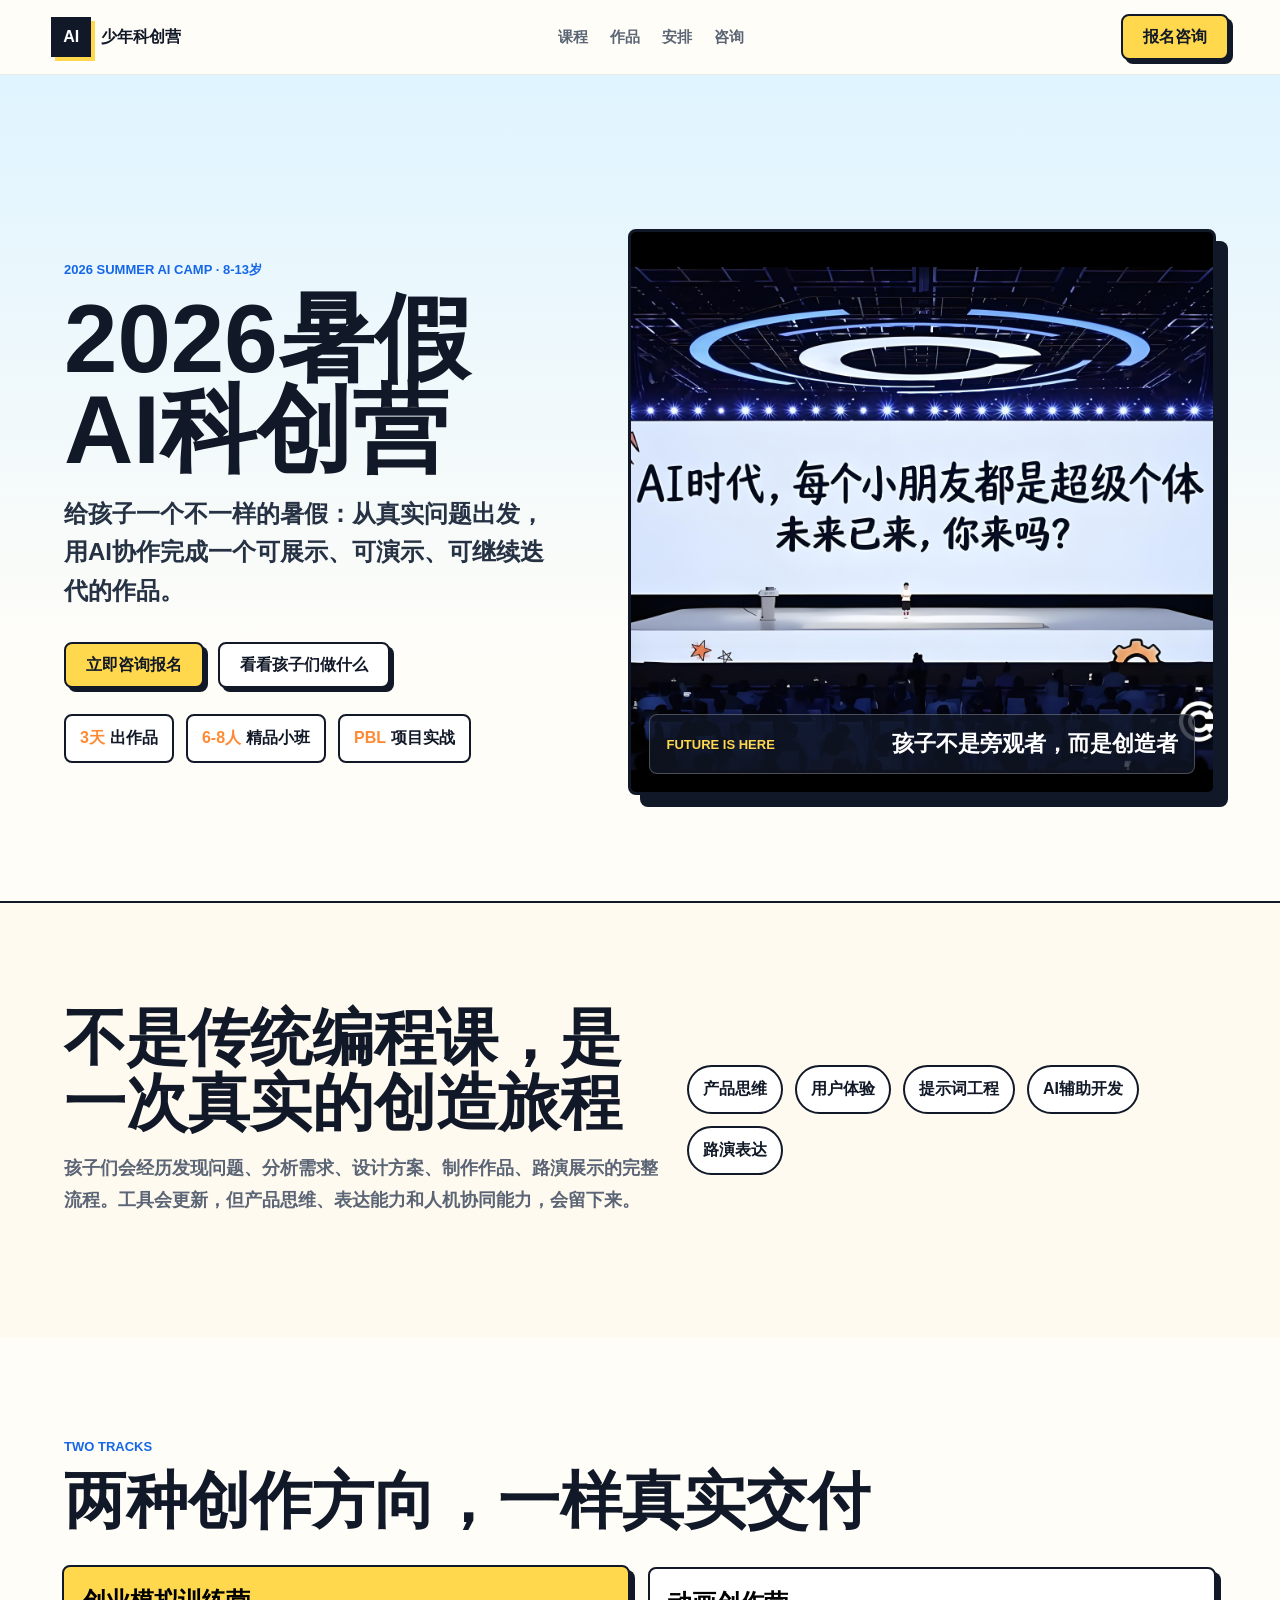
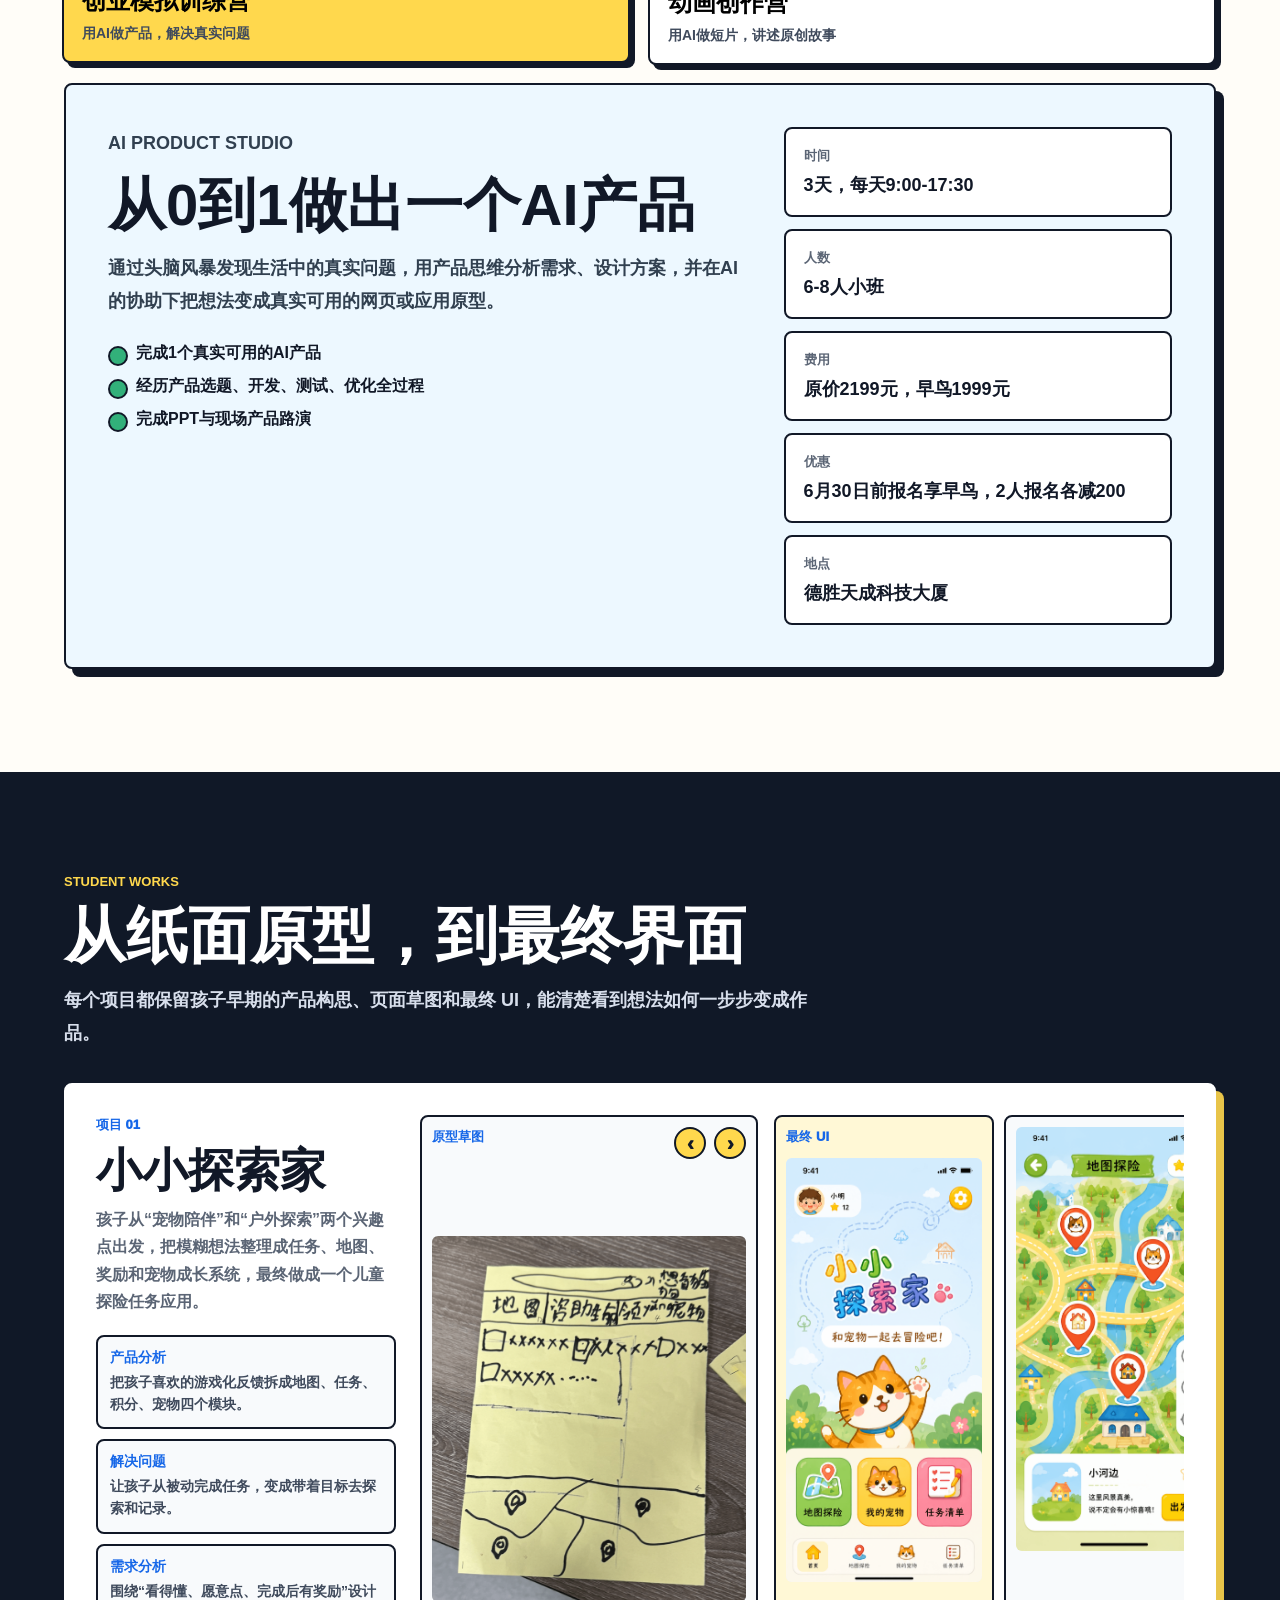
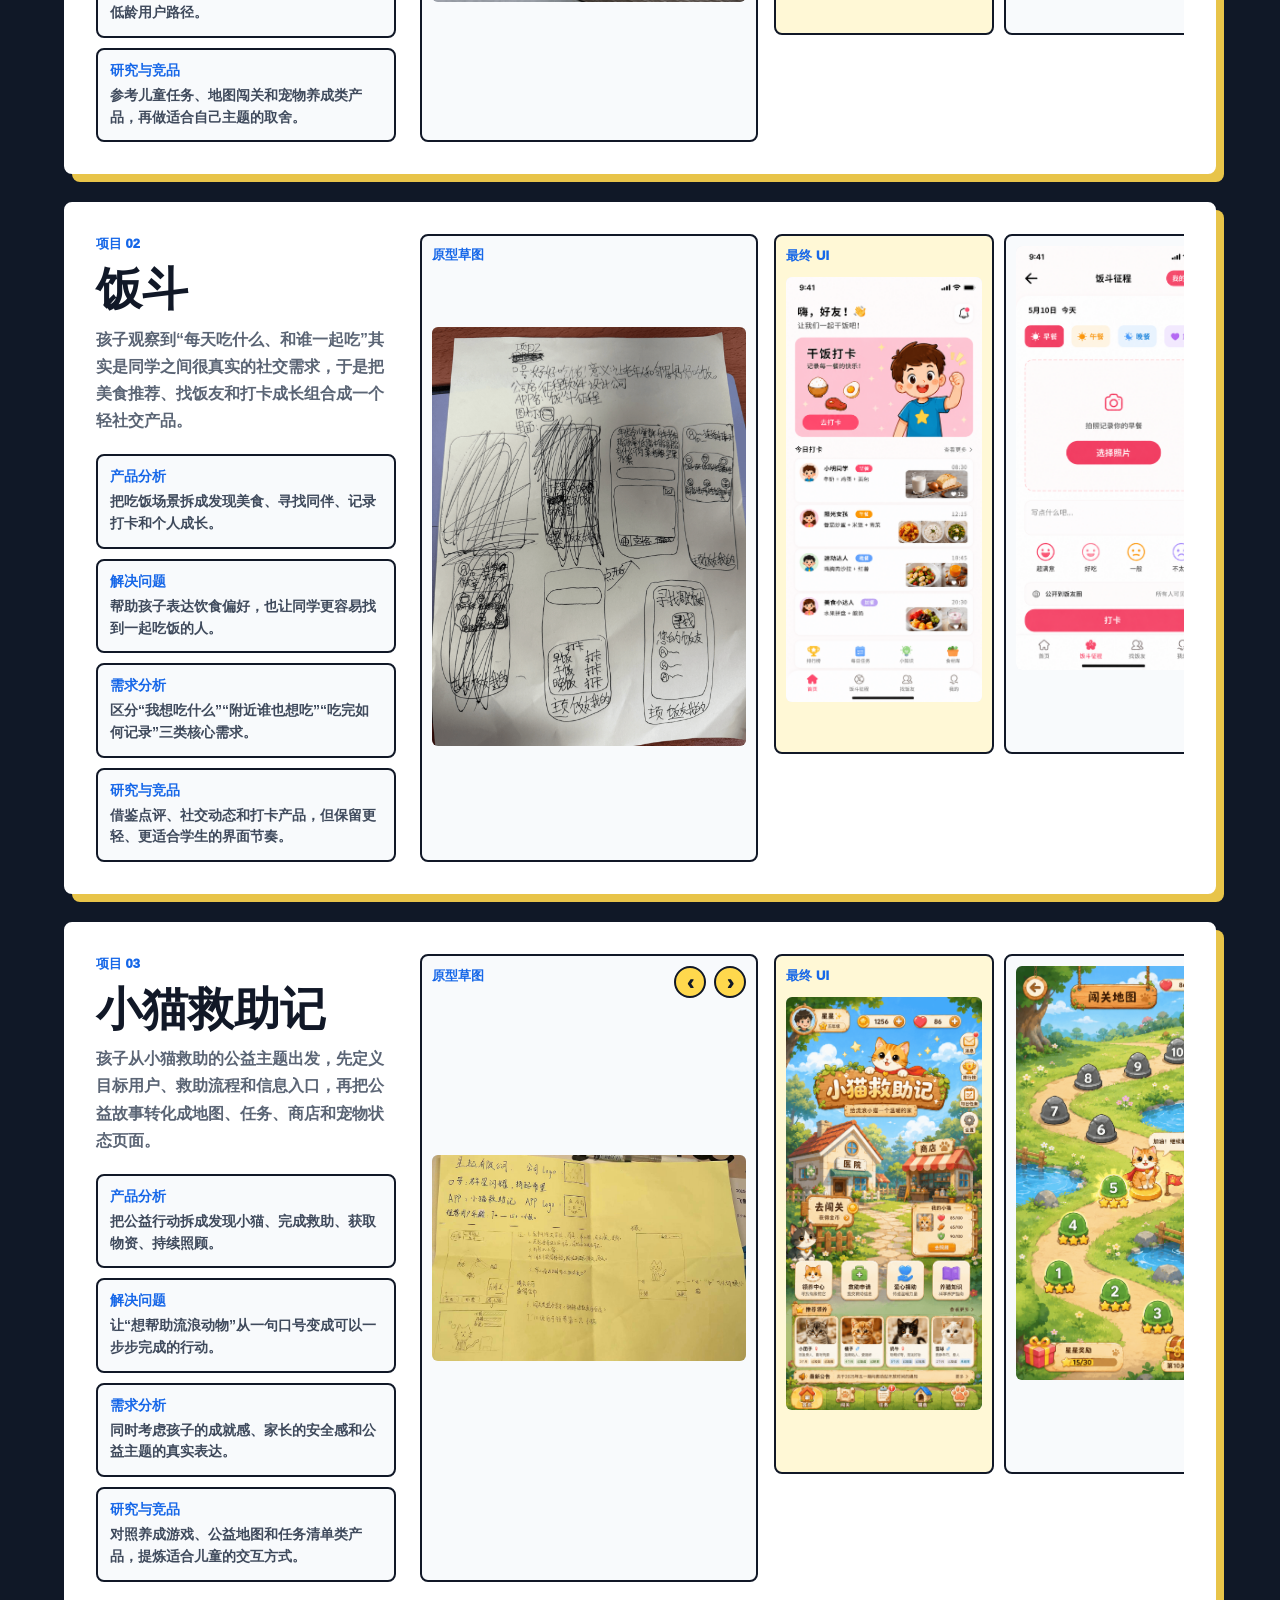
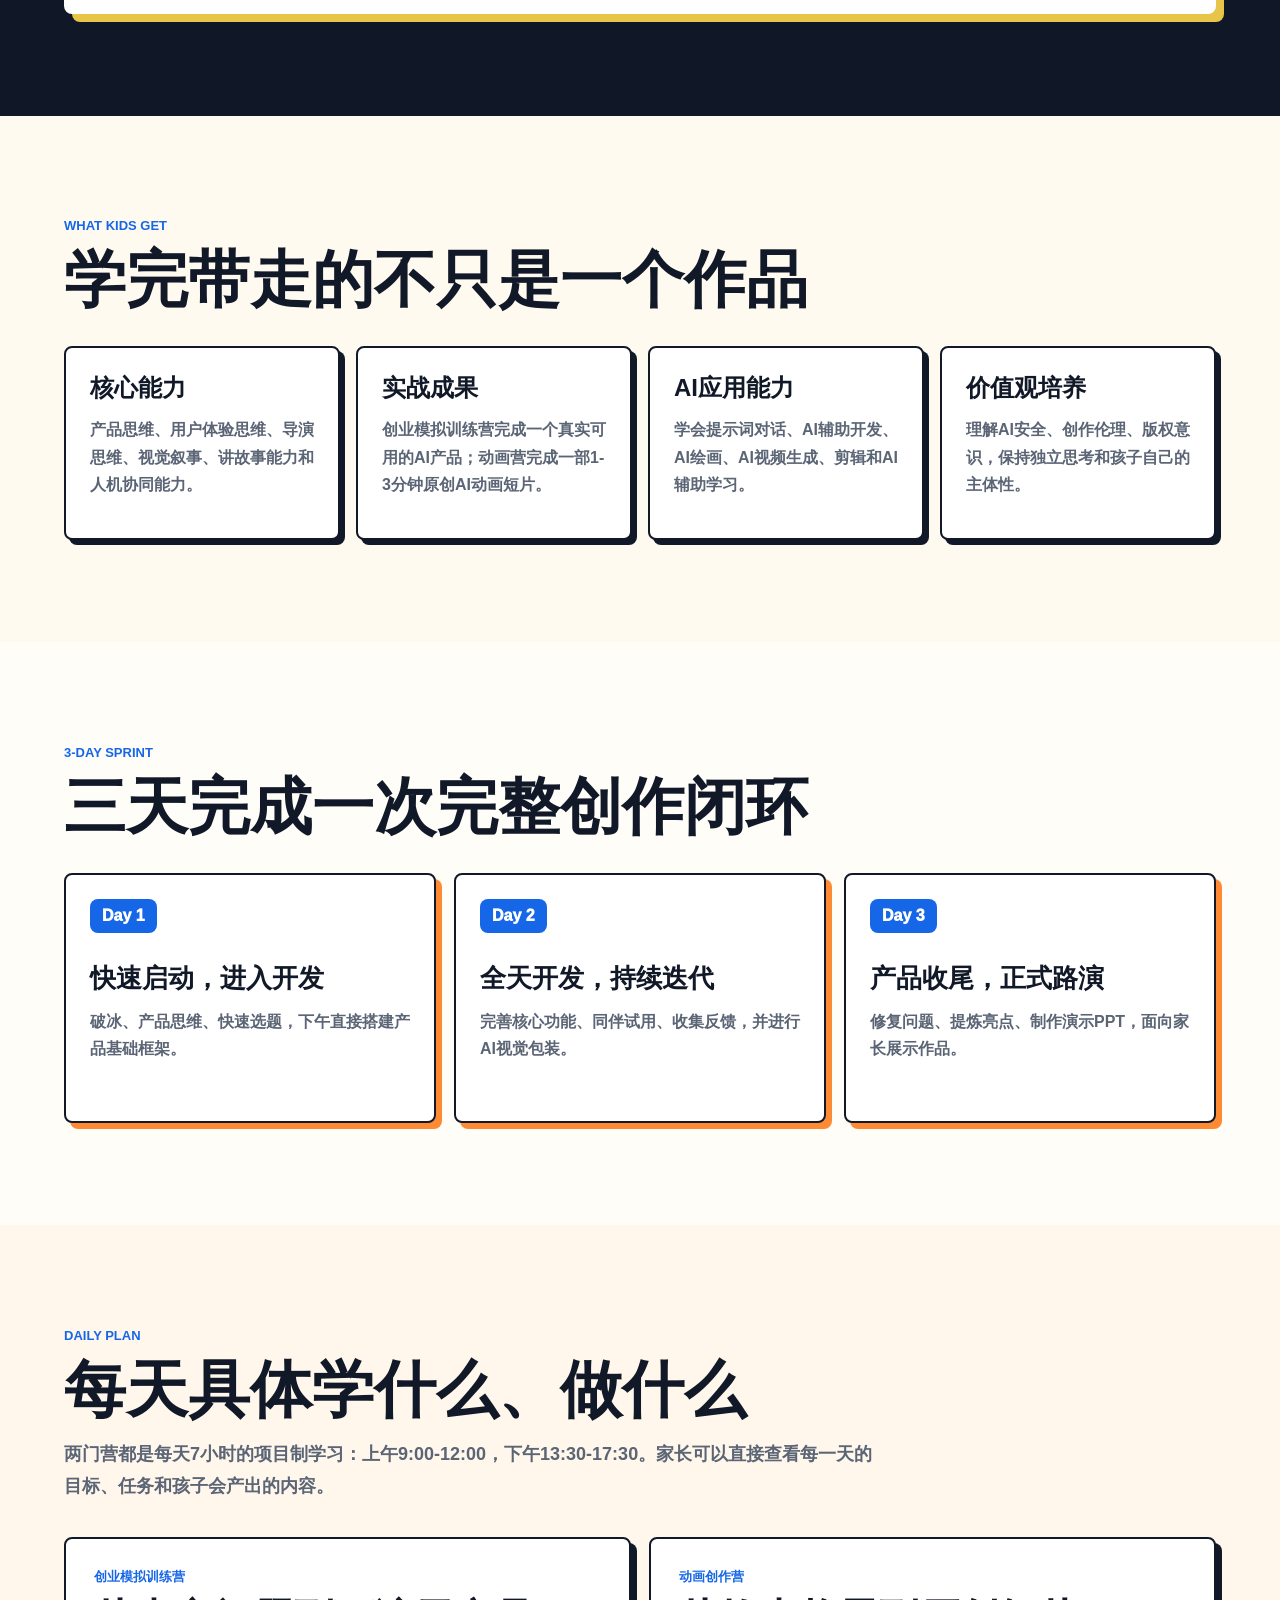
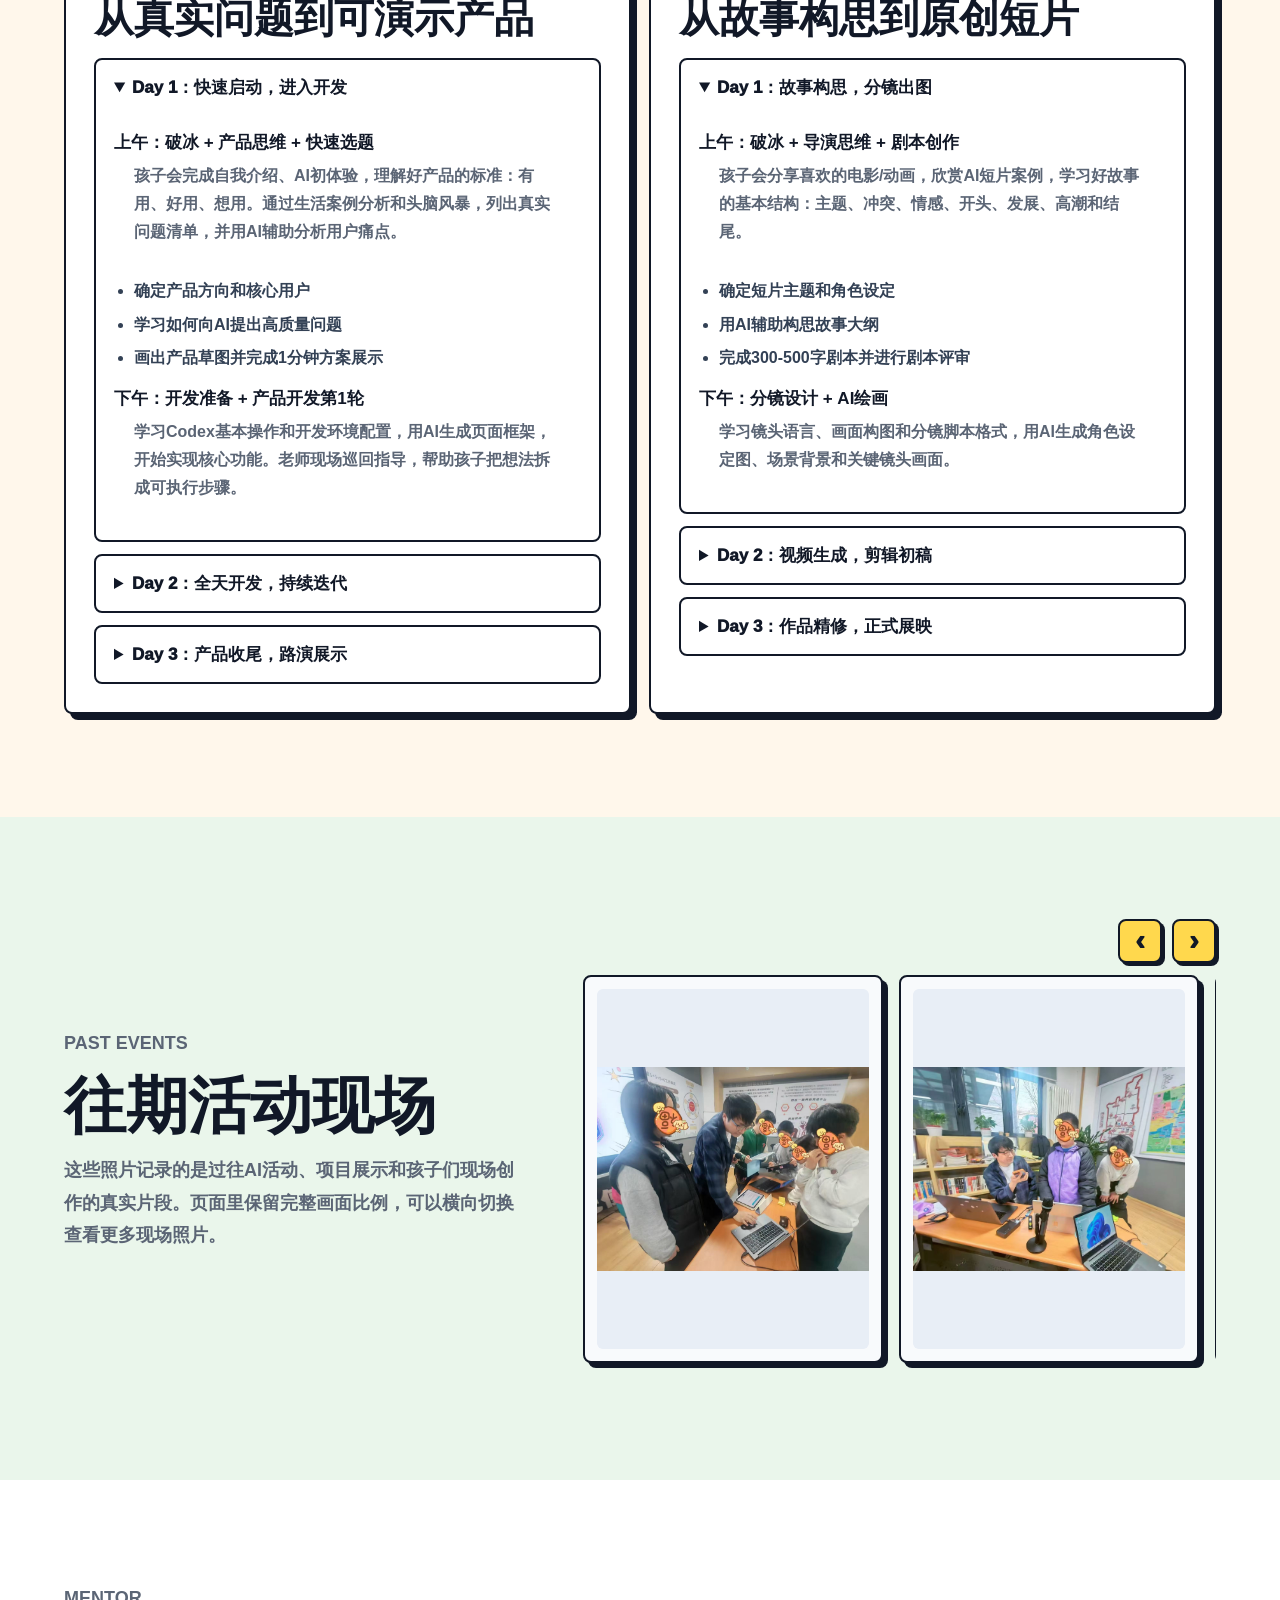
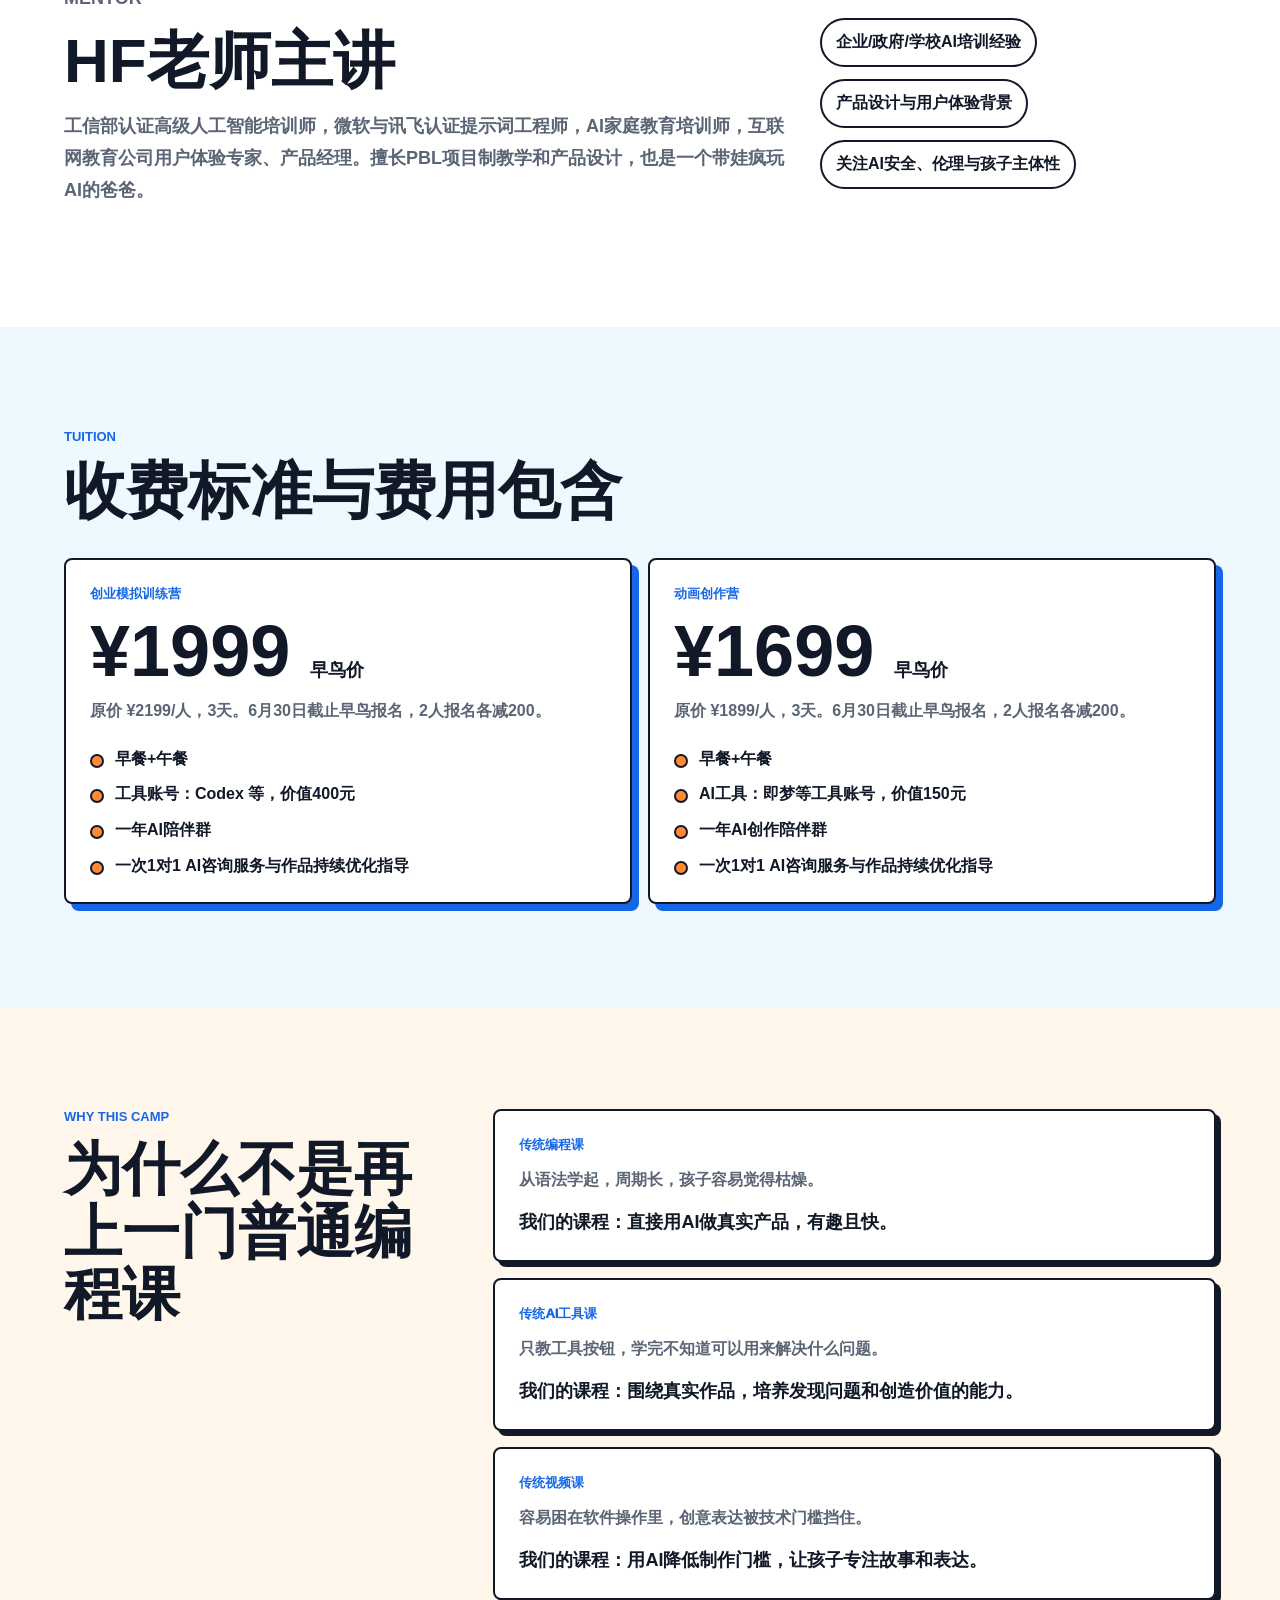
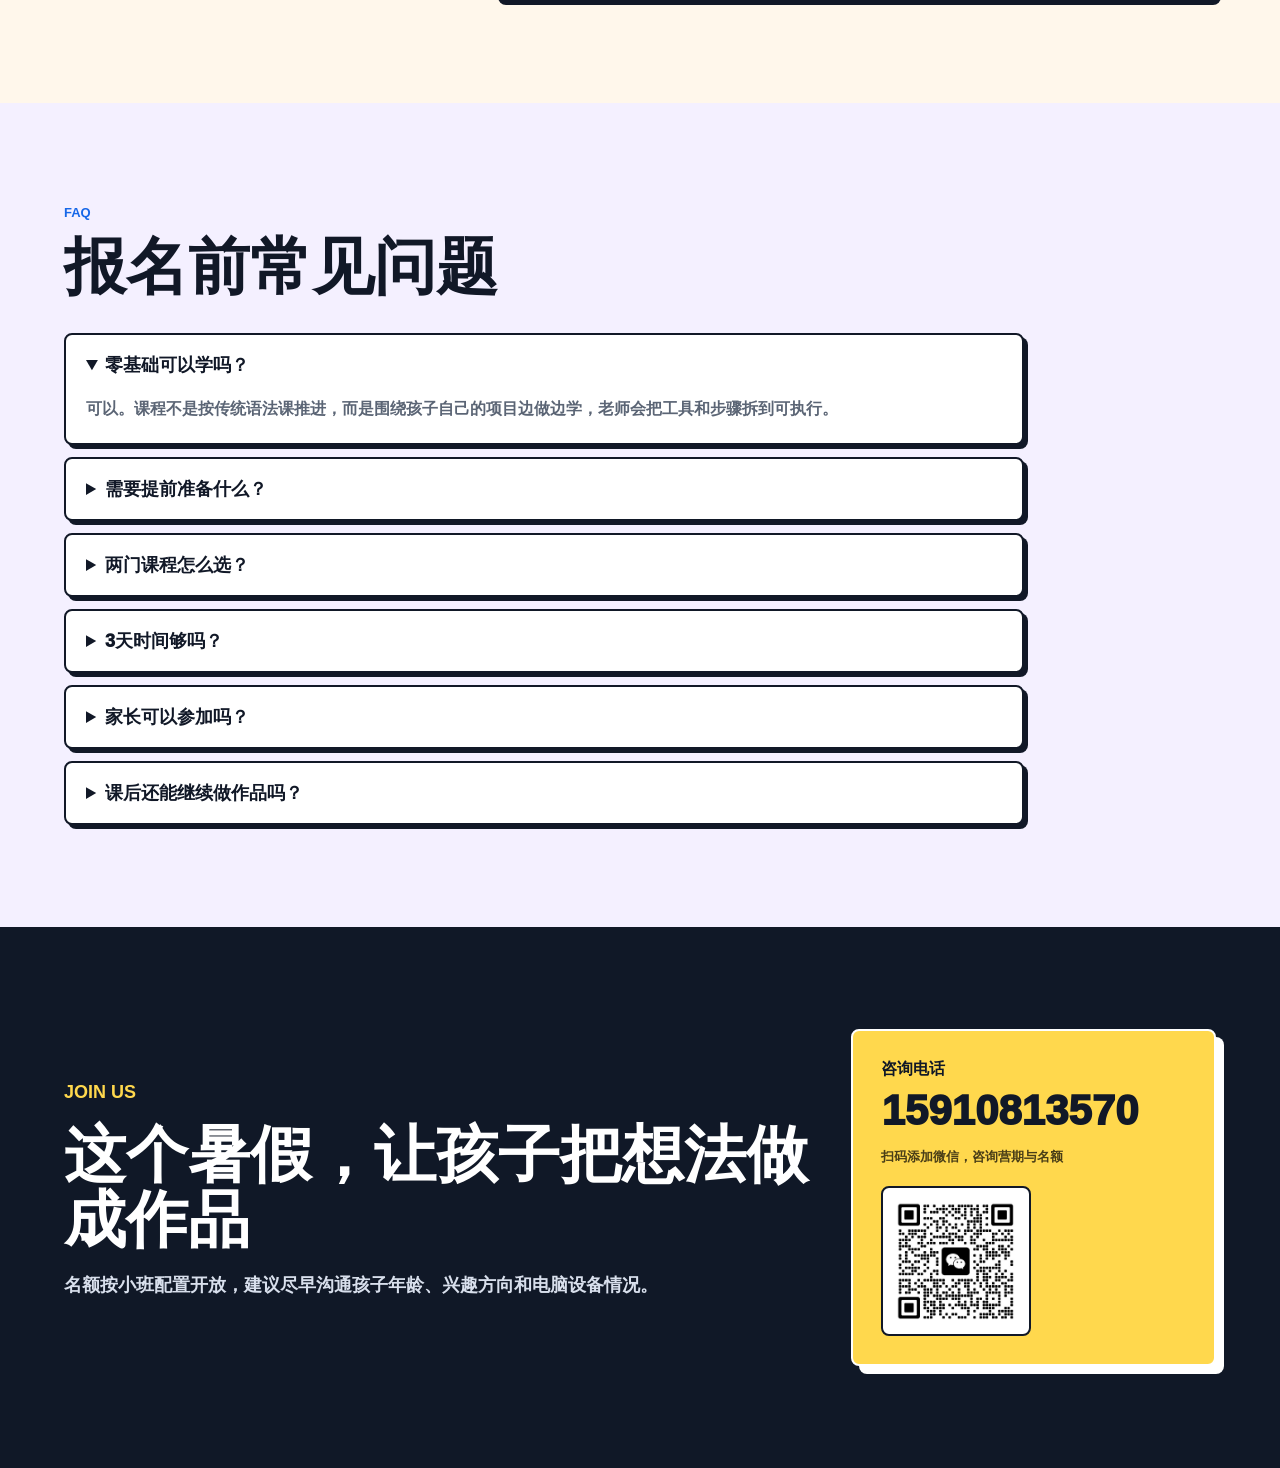
==== index.html @ 273b5487 "Add files via upload" ====
<!doctype html>
<html lang="zh-CN">
  <head>
    <meta charset="utf-8">
    <meta name="viewport" content="width=device-width, initial-scale=1">
    <title>2026暑假AI科创营</title>
    <meta name="description" content="面向8-13岁孩子的3天PBL项目制AI科创营，小班教学，用AI完成真实产品或原创动画短片。">
    <link rel="stylesheet" href="styles.css">
  </head>
  <body>
    <header class="site-header">
      <a class="brand" href="#top" aria-label="返回首页">
        <span class="brand-mark">AI</span>
        <span>少年科创营</span>
      </a>
      <nav class="top-nav" aria-label="页面导航">
        <a href="#tracks">课程</a>
        <a href="#works">作品</a>
        <a href="#schedule">安排</a>
        <a href="#contact">咨询</a>
      </nav>
      <a class="nav-cta" href="#contact">报名咨询</a>
    </header>

    <main id="top">
      <section class="hero">
        <div class="hero-copy">
          <p class="eyebrow">2026 Summer AI Camp · 8-13岁</p>
          <h1>2026暑假AI科创营</h1>
          <p class="hero-lead">给孩子一个不一样的暑假：从真实问题出发，用AI协作完成一个可展示、可演示、可继续迭代的作品。</p>
          <div class="hero-actions">
            <a class="primary-btn" href="#contact">立即咨询报名</a>
            <a class="secondary-btn" href="#works">看看孩子们做什么</a>
          </div>
          <div class="hero-metrics" aria-label="核心信息">
            <span><strong>3天</strong>出作品</span>
            <span><strong>6-8人</strong>精品小班</span>
            <span><strong>PBL</strong>项目实战</span>
          </div>
        </div>
        <div class="hero-stage" aria-label="活动主视觉">
          <img src="assets/common/banner.jpeg" alt="AI时代，每个小朋友都是超级个体">
          <div class="stage-caption">
            <span>Future is here</span>
            <strong>孩子不是旁观者，而是创造者</strong>
          </div>
        </div>
      </section>

      <section class="intro-band" aria-label="课程定位">
        <div class="intro-copy">
          <h2>不是传统编程课，是一次真实的创造旅程</h2>
          <p>孩子们会经历发现问题、分析需求、设计方案、制作作品、路演展示的完整流程。工具会更新，但产品思维、表达能力和人机协同能力，会留下来。</p>
        </div>
        <div class="pill-row">
          <span>产品思维</span>
          <span>用户体验</span>
          <span>提示词工程</span>
          <span>AI辅助开发</span>
          <span>路演表达</span>
        </div>
      </section>

      <section id="tracks" class="tracks-section">
        <div class="section-heading">
          <p class="eyebrow">Two Tracks</p>
          <h2>两种创作方向，一样真实交付</h2>
        </div>
        <div class="track-tabs" role="tablist" aria-label="课程营种">
          <button class="track-tab is-active" id="tab-product" type="button" role="tab" aria-selected="true" aria-controls="panel-product" data-track="product">
            <span>创业模拟训练营</span>
            <small>用AI做产品，解决真实问题</small>
          </button>
          <button class="track-tab" id="tab-animation" type="button" role="tab" aria-selected="false" aria-controls="panel-animation" data-track="animation">
            <span>动画创作营</span>
            <small>用AI做短片，讲述原创故事</small>
          </button>
        </div>

        <article class="track-panel is-active" id="panel-product" role="tabpanel" aria-labelledby="tab-product" data-panel="product">
          <div class="track-text">
            <p class="eyebrow">AI Product Studio</p>
            <h3>从0到1做出一个AI产品</h3>
            <p>通过头脑风暴发现生活中的真实问题，用产品思维分析需求、设计方案，并在AI的协助下把想法变成真实可用的网页或应用原型。</p>
            <ul class="check-list">
              <li>完成1个真实可用的AI产品</li>
              <li>经历产品选题、开发、测试、优化全过程</li>
              <li>完成PPT与现场产品路演</li>
            </ul>
          </div>
          <div class="track-info">
            <div><span>时间</span><strong>3天，每天9:00-17:30</strong></div>
            <div><span>人数</span><strong>6-8人小班</strong></div>
            <div><span>费用</span><strong>原价2199元，早鸟1999元</strong></div>
            <div><span>优惠</span><strong>6月30日前报名享早鸟，2人报名各减200</strong></div>
            <div><span>地点</span><strong>德胜天成科技大厦</strong></div>
          </div>
        </article>

        <article class="track-panel" id="panel-animation" role="tabpanel" aria-labelledby="tab-animation" data-panel="animation" hidden>
          <div class="track-text">
            <p class="eyebrow">AI Film Studio</p>
            <h3>从剧本到成片，做一部原创动画短片</h3>
            <p>孩子们将运用AI绘画、AI视频、剪辑特效等技术，聚焦自然保护、城市文化、人文故事等主题，体验完整动画制作流程。</p>
            <ul class="check-list">
              <li>完成原创剧本和分镜脚本</li>
              <li>输出1-3分钟AI动画短片</li>
              <li>参与作品展映和创作分享</li>
            </ul>
          </div>
          <div class="track-info">
            <div><span>时间</span><strong>3天，每天9:00-17:30</strong></div>
            <div><span>人数</span><strong>6-8人小班</strong></div>
            <div><span>费用</span><strong>原价1899元，早鸟1699元</strong></div>
            <div><span>优惠</span><strong>6月30日前报名享早鸟，2人报名各减200</strong></div>
            <div><span>地点</span><strong>德胜天成科技大厦</strong></div>
          </div>
        </article>
      </section>

      <section id="works" class="works-section">
        <div class="section-heading">
          <p class="eyebrow">Student Works</p>
          <h2>从纸面原型，到最终界面</h2>
          <p>每个项目都保留孩子早期的产品构思、页面草图和最终 UI，能清楚看到想法如何一步步变成作品。</p>
        </div>
        <div class="project-comparisons">
          <article class="project-card">
            <div class="project-title">
              <span>项目 01</span>
              <h3>小小探索家</h3>
              <p>孩子从“宠物陪伴”和“户外探索”两个兴趣点出发，把模糊想法整理成任务、地图、奖励和宠物成长系统，最终做成一个儿童探险任务应用。</p>
              <div class="project-notes">
                <div><strong>产品分析</strong><em>把孩子喜欢的游戏化反馈拆成地图、任务、积分、宠物四个模块。</em></div>
                <div><strong>解决问题</strong><em>让孩子从被动完成任务，变成带着目标去探索和记录。</em></div>
                <div><strong>需求分析</strong><em>围绕“看得懂、愿意点、完成后有奖励”设计低龄用户路径。</em></div>
                <div><strong>研究与竞品</strong><em>参考儿童任务、地图闯关和宠物养成类产品，再做适合自己主题的取舍。</em></div>
              </div>
            </div>
            <div class="comparison-grid">
              <div class="prototype-shot">
                <div class="shot-head">
                  <span>原型草图</span>
                  <div class="mini-actions">
                    <button type="button" data-scroll-prev aria-label="查看上一张原型">‹</button>
                    <button type="button" data-scroll-next aria-label="查看下一张原型">›</button>
                  </div>
                </div>
                <div class="prototype-track">
                  <figure><img src="assets/prototypes/p1-1.png" alt="小小探索家手绘原型草图一"></figure>
                  <figure><img src="assets/prototypes/p1-2.png" alt="小小探索家手绘原型草图二"></figure>
                  <figure><img src="assets/prototypes/p1-3.png" alt="小小探索家手绘原型草图三"></figure>
                  <figure><img src="assets/prototypes/p1-4.png" alt="小小探索家手绘原型草图四"></figure>
                </div>
              </div>
              <div class="ui-shots">
                <figure>
                  <span>最终 UI</span>
                  <img src="assets/project1/home.png" alt="小小探索家最终首页">
                </figure>
                <figure>
                  <img src="assets/project1/map.png" alt="小小探索家地图页面">
                </figure>
                <figure>
                  <img src="assets/project1/pet.png" alt="小小探索家我的宠物页面">
                </figure>
                <figure>
                  <img src="assets/project1/tasks.png" alt="小小探索家任务清单页面">
                </figure>
              </div>
            </div>
          </article>

          <article class="project-card">
            <div class="project-title">
              <span>项目 02</span>
              <h3>饭斗</h3>
              <p>孩子观察到“每天吃什么、和谁一起吃”其实是同学之间很真实的社交需求，于是把美食推荐、找饭友和打卡成长组合成一个轻社交产品。</p>
              <div class="project-notes">
                <div><strong>产品分析</strong><em>把吃饭场景拆成发现美食、寻找同伴、记录打卡和个人成长。</em></div>
                <div><strong>解决问题</strong><em>帮助孩子表达饮食偏好，也让同学更容易找到一起吃饭的人。</em></div>
                <div><strong>需求分析</strong><em>区分“我想吃什么”“附近谁也想吃”“吃完如何记录”三类核心需求。</em></div>
                <div><strong>研究与竞品</strong><em>借鉴点评、社交动态和打卡产品，但保留更轻、更适合学生的界面节奏。</em></div>
              </div>
            </div>
            <div class="comparison-grid">
              <div class="prototype-shot">
                <div class="shot-head">
                  <span>原型草图</span>
                </div>
                <div class="prototype-track">
                  <figure><img src="assets/prototypes/p2-1.png" alt="饭斗项目纸面原型"></figure>
                </div>
              </div>
              <div class="ui-shots">
                <figure>
                  <span>最终 UI</span>
                  <img src="assets/project2/home.png" alt="饭斗最终首页">
                </figure>
                <figure>
                  <img src="assets/project2/journey.png" alt="饭斗征程页面">
                </figure>
                <figure>
                  <img src="assets/project2/friends.png" alt="饭斗找饭友页面">
                </figure>
                <figure>
                  <img src="assets/project2/food.png" alt="饭斗发现美食页面">
                </figure>
                <figure>
                  <img src="assets/project2/profile.png" alt="饭斗我的页面">
                </figure>
              </div>
            </div>
          </article>

          <article class="project-card">
            <div class="project-title">
              <span>项目 03</span>
              <h3>小猫救助记</h3>
              <p>孩子从小猫救助的公益主题出发，先定义目标用户、救助流程和信息入口，再把公益故事转化成地图、任务、商店和宠物状态页面。</p>
              <div class="project-notes">
                <div><strong>产品分析</strong><em>把公益行动拆成发现小猫、完成救助、获取物资、持续照顾。</em></div>
                <div><strong>解决问题</strong><em>让“想帮助流浪动物”从一句口号变成可以一步步完成的行动。</em></div>
                <div><strong>需求分析</strong><em>同时考虑孩子的成就感、家长的安全感和公益主题的真实表达。</em></div>
                <div><strong>研究与竞品</strong><em>对照养成游戏、公益地图和任务清单类产品，提炼适合儿童的交互方式。</em></div>
              </div>
            </div>
            <div class="comparison-grid">
              <div class="prototype-shot">
                <div class="shot-head">
                  <span>原型草图</span>
                  <div class="mini-actions">
                    <button type="button" data-scroll-prev aria-label="查看上一张原型">‹</button>
                    <button type="button" data-scroll-next aria-label="查看下一张原型">›</button>
                  </div>
                </div>
                <div class="prototype-track">
                  <figure><img src="assets/prototypes/p3-1.jpg" alt="小猫救助记项目完整原型草图"></figure>
                  <figure><img src="assets/prototypes/p3-2.png" alt="小猫救助记地图原型草图"></figure>
                  <figure><img src="assets/prototypes/p3-3.png" alt="小猫救助记宠物状态原型草图"></figure>
                  <figure><img src="assets/prototypes/p3-4.png" alt="小猫救助记宠物形象原型草图"></figure>
                </div>
              </div>
              <div class="ui-shots">
                <figure>
                  <span>最终 UI</span>
                  <img src="assets/project3/home.png" alt="小猫救助记最终首页">
                </figure>
                <figure>
                  <img src="assets/project3/map.png" alt="小猫救助记地图页面">
                </figure>
                <figure>
                  <img src="assets/project3/profile.png" alt="小猫救助记个人页面">
                </figure>
              </div>
            </div>
          </article>
        </div>
      </section>

      <section class="outcomes-section">
        <div class="section-heading">
          <p class="eyebrow">What Kids Get</p>
          <h2>学完带走的不只是一个作品</h2>
        </div>
        <div class="outcome-grid">
          <article>
            <h3>核心能力</h3>
            <p>产品思维、用户体验思维、导演思维、视觉叙事、讲故事能力和人机协同能力。</p>
          </article>
          <article>
            <h3>实战成果</h3>
            <p>创业模拟训练营完成一个真实可用的AI产品；动画营完成一部1-3分钟原创AI动画短片。</p>
          </article>
          <article>
            <h3>AI应用能力</h3>
            <p>学会提示词对话、AI辅助开发、AI绘画、AI视频生成、剪辑和AI辅助学习。</p>
          </article>
          <article>
            <h3>价值观培养</h3>
            <p>理解AI安全、创作伦理、版权意识，保持独立思考和孩子自己的主体性。</p>
          </article>
        </div>
      </section>

      <section id="schedule" class="schedule-section">
        <div class="section-heading">
          <p class="eyebrow">3-Day Sprint</p>
          <h2>三天完成一次完整创作闭环</h2>
        </div>
        <div class="timeline" data-track-content="product">
          <article>
            <span>Day 1</span>
            <h3>快速启动，进入开发</h3>
            <p>破冰、产品思维、快速选题，下午直接搭建产品基础框架。</p>
          </article>
          <article>
            <span>Day 2</span>
            <h3>全天开发，持续迭代</h3>
            <p>完善核心功能、同伴试用、收集反馈，并进行AI视觉包装。</p>
          </article>
          <article>
            <span>Day 3</span>
            <h3>产品收尾，正式路演</h3>
            <p>修复问题、提炼亮点、制作演示PPT，面向家长展示作品。</p>
          </article>
        </div>
      </section>

      <section class="daily-section">
        <div class="section-heading">
          <p class="eyebrow">Daily Plan</p>
          <h2>每天具体学什么、做什么</h2>
          <p>两门营都是每天7小时的项目制学习：上午9:00-12:00，下午13:30-17:30。家长可以直接查看每一天的目标、任务和孩子会产出的内容。</p>
        </div>
        <div class="daily-grid">
          <article class="daily-card">
            <div class="daily-head">
              <span>创业模拟训练营</span>
              <h3>从真实问题到可演示产品</h3>
            </div>
            <details open>
              <summary>Day 1：快速启动，进入开发</summary>
              <div class="day-detail">
                <h4>上午：破冰 + 产品思维 + 快速选题</h4>
                <p>孩子会完成自我介绍、AI初体验，理解好产品的标准：有用、好用、想用。通过生活案例分析和头脑风暴，列出真实问题清单，并用AI辅助分析用户痛点。</p>
                <ul>
                  <li>确定产品方向和核心用户</li>
                  <li>学习如何向AI提出高质量问题</li>
                  <li>画出产品草图并完成1分钟方案展示</li>
                </ul>
                <h4>下午：开发准备 + 产品开发第1轮</h4>
                <p>学习Codex基本操作和开发环境配置，用AI生成页面框架，开始实现核心功能。老师现场巡回指导，帮助孩子把想法拆成可执行步骤。</p>
              </div>
            </details>
            <details>
              <summary>Day 2：全天开发，持续迭代</summary>
              <div class="day-detail">
                <h4>上午：产品开发第2轮</h4>
                <p>回顾前一天进度，明确当天开发目标。继续完善功能、扩展交互、修复问题，并学习如何用Claude/Codex解决技术卡点。</p>
                <h4>下午：产品打磨 + AI视觉设计</h4>
                <p>同学互相试用产品，收集反馈并快速迭代；随后用AI绘画生成Logo和视觉素材，优化界面细节，让产品更好看、更好用。</p>
              </div>
            </details>
            <details>
              <summary>Day 3：产品收尾，路演展示</summary>
              <div class="day-detail">
                <h4>上午：最后冲刺 + 路演准备</h4>
                <p>检查功能完整性，修复最后问题，提炼产品亮点，并用AI辅助制作演示PPT和演讲稿。</p>
                <h4>下午：彩排 + 家长观摩路演</h4>
                <p>每人进行5-8分钟展示：自我介绍、问题描述、解决方案、产品演示、产品价值和Q&A。最后进行同学互评、颁奖和AI安全伦理总结。</p>
              </div>
            </details>
          </article>

          <article class="daily-card">
            <div class="daily-head">
              <span>动画创作营</span>
              <h3>从故事构思到原创短片</h3>
            </div>
            <details open>
              <summary>Day 1：故事构思，分镜出图</summary>
              <div class="day-detail">
                <h4>上午：破冰 + 导演思维 + 剧本创作</h4>
                <p>孩子会分享喜欢的电影/动画，欣赏AI短片案例，学习好故事的基本结构：主题、冲突、情感、开头、发展、高潮和结尾。</p>
                <ul>
                  <li>确定短片主题和角色设定</li>
                  <li>用AI辅助构思故事大纲</li>
                  <li>完成300-500字剧本并进行剧本评审</li>
                </ul>
                <h4>下午：分镜设计 + AI绘画</h4>
                <p>学习镜头语言、画面构图和分镜脚本格式，用AI生成角色设定图、场景背景和关键镜头画面。</p>
              </div>
            </details>
            <details>
              <summary>Day 2：视频生成，剪辑初稿</summary>
              <div class="day-detail">
                <h4>上午：AI图生视频</h4>
                <p>学习可灵/Runway等AI视频工具，把关键画面转成动态视频片段，调整运镜、节奏、转场和特效。</p>
                <h4>下午：视频剪辑 + 配音配乐</h4>
                <p>学习剪映专业版基本操作，导入视频素材，按剧本顺序剪辑，添加转场、字幕、AI配音和背景音乐，完成短片初剪。</p>
              </div>
            </details>
            <details>
              <summary>Day 3：作品精修，正式展映</summary>
              <div class="day-detail">
                <h4>上午：画面、声音和字幕精修</h4>
                <p>完成画面调色、音效音乐优化、片头片尾、字幕和特效完善，并导出最终版本。</p>
                <h4>下午：作品展映会</h4>
                <p>每人进行8-10分钟展映分享：创作灵感、作品播放、制作过程、心得和Q&A。家长观摩，讲师点评，并进行最佳故事、最佳画面、最佳创意投票。</p>
              </div>
            </details>
          </article>
        </div>
      </section>

      <section class="scene-section">
        <div class="scene-copy">
          <p class="eyebrow">Past Events</p>
          <h2>往期活动现场</h2>
          <p>这些照片记录的是过往AI活动、项目展示和孩子们现场创作的真实片段。页面里保留完整画面比例，可以横向切换查看更多现场照片。</p>
        </div>
        <div class="activity-carousel" aria-label="往期活动照片">
          <div class="carousel-actions">
            <button type="button" class="carousel-btn" data-carousel="prev" aria-label="查看上一组照片">‹</button>
            <button type="button" class="carousel-btn" data-carousel="next" aria-label="查看下一组照片">›</button>
          </div>
          <div class="activity-track">
            <figure>
              <img src="assets/events/1.jpg" alt="往期活动现场照片1">
            </figure>
            <figure>
              <img src="assets/events/2.jpg" alt="往期活动现场照片2">
            </figure>
            <figure>
              <img src="assets/events/3.jpg" alt="往期活动现场照片3">
            </figure>
            <figure>
              <img src="assets/events/4.jpg" alt="往期活动现场照片4">
            </figure>
            <figure>
              <img src="assets/events/5.jpg" alt="往期活动现场照片5">
            </figure>
            <figure>
              <img src="assets/events/6.jpg" alt="往期活动现场照片6">
            </figure>
            <figure>
              <img src="assets/events/7.png" alt="往期活动现场照片7">
            </figure>
            <figure>
              <img src="assets/events/8.jpg" alt="往期活动现场照片8">
            </figure>
            <figure>
              <img src="assets/events/9.jpg" alt="往期活动现场照片9">
            </figure>
            <figure>
              <img src="assets/events/10.png" alt="往期活动现场照片10">
            </figure>
            <figure>
              <img src="assets/events/11.jpg" alt="往期活动现场照片11">
            </figure>
          </div>
        </div>
      </section>

      <section class="teacher-section">
        <div>
          <p class="eyebrow">Mentor</p>
          <h2>HF老师主讲</h2>
          <p>工信部认证高级人工智能培训师，微软与讯飞认证提示词工程师，AI家庭教育培训师，互联网教育公司用户体验专家、产品经理。擅长PBL项目制教学和产品设计，也是一个带娃疯玩AI的爸爸。</p>
        </div>
        <div class="mentor-points">
          <span>企业/政府/学校AI培训经验</span>
          <span>产品设计与用户体验背景</span>
          <span>关注AI安全、伦理与孩子主体性</span>
        </div>
      </section>

      <section class="pricing-section">
        <div class="section-heading">
          <p class="eyebrow">Tuition</p>
          <h2>收费标准与费用包含</h2>
        </div>
        <div class="pricing-grid">
          <article class="price-card">
            <span>创业模拟训练营</span>
            <h3>¥1999 <small>早鸟价</small></h3>
            <p>原价 ¥2199/人，3天。6月30日截止早鸟报名，2人报名各减200。</p>
            <ul>
              <li>早餐+午餐</li>
              <li>工具账号：Codex 等，价值400元</li>
              <li>一年AI陪伴群</li>
              <li>一次1对1 AI咨询服务与作品持续优化指导</li>
            </ul>
          </article>
          <article class="price-card">
            <span>动画创作营</span>
            <h3>¥1699 <small>早鸟价</small></h3>
            <p>原价 ¥1899/人，3天。6月30日截止早鸟报名，2人报名各减200。</p>
            <ul>
              <li>早餐+午餐</li>
              <li>AI工具：即梦等工具账号，价值150元</li>
              <li>一年AI创作陪伴群</li>
              <li>一次1对1 AI咨询服务与作品持续优化指导</li>
            </ul>
          </article>
        </div>
      </section>

      <section class="difference-section">
        <div>
          <p class="eyebrow">Why This Camp</p>
          <h2>为什么不是再上一门普通编程课</h2>
        </div>
        <div class="difference-grid">
          <article>
            <span>传统编程课</span>
            <p>从语法学起，周期长，孩子容易觉得枯燥。</p>
            <strong>我们的课程：直接用AI做真实产品，有趣且快。</strong>
          </article>
          <article>
            <span>传统AI工具课</span>
            <p>只教工具按钮，学完不知道可以用来解决什么问题。</p>
            <strong>我们的课程：围绕真实作品，培养发现问题和创造价值的能力。</strong>
          </article>
          <article>
            <span>传统视频课</span>
            <p>容易困在软件操作里，创意表达被技术门槛挡住。</p>
            <strong>我们的课程：用AI降低制作门槛，让孩子专注故事和表达。</strong>
          </article>
        </div>
      </section>

      <section class="faq-section">
        <div class="section-heading">
          <p class="eyebrow">FAQ</p>
          <h2>报名前常见问题</h2>
        </div>
        <div class="faq-list">
          <details open>
            <summary>零基础可以学吗？</summary>
            <p>可以。课程不是按传统语法课推进，而是围绕孩子自己的项目边做边学，老师会把工具和步骤拆到可执行。</p>
          </details>
          <details>
            <summary>需要提前准备什么？</summary>
            <p>需要自备笔记本电脑，Windows/Mac均可。动画营建议配置稍好以运行剪辑软件，课程会指导安装软件和注册AI工具账号。</p>
          </details>
          <details>
            <summary>两门课程怎么选？</summary>
            <p>喜欢解决问题、做工具、设计应用的孩子适合创业模拟训练营；喜欢讲故事、画面创作和视频表达的孩子适合动画创作营。</p>
          </details>
          <details>
            <summary>3天时间够吗？</summary>
            <p>够。创业模拟训练营3天专注产品开发与路演表达，动画营Day1完成剧本和画面、Day2生成视频并剪辑、Day3精修和展映。课后还有持续答疑和作品优化支持。</p>
          </details>
          <details>
            <summary>家长可以参加吗？</summary>
            <p>最后一天下午会有产品路演或作品展映会，欢迎家长观摩并参与交流。</p>
          </details>
          <details>
            <summary>课后还能继续做作品吗？</summary>
            <p>会提供1年AI陪伴群、一次1对1 AI咨询服务，以及作品持续优化指导。</p>
          </details>
        </div>
      </section>

      <section id="contact" class="contact-section">
        <div class="contact-copy">
          <p class="eyebrow">Join Us</p>
          <h2>这个暑假，让孩子把想法做成作品</h2>
          <p>名额按小班配置开放，建议尽早沟通孩子年龄、兴趣方向和电脑设备情况。</p>
        </div>
        <div class="contact-card">
          <div class="contact-info">
            <span>咨询电话</span>
            <a href="tel:15910813570">15910813570</a>
            <small>扫码添加微信，咨询营期与名额</small>
          </div>
          <img class="qr-code" src="assets/common/qr.jpg" alt="报名咨询微信二维码">
        </div>
      </section>
    </main>

    <script src="script.js"></script>
  </body>
</html>
---- styles.css ----
:root {
  --ink: #111827;
  --muted: #5b6575;
  --line: #d9e0ea;
  --paper: #fffaf0;
  --blue: #1667e8;
  --sky: #bfe9ff;
  --orange: #ff8a34;
  --yellow: #ffd84d;
  --green: #32b07a;
  --white: #ffffff;
  --shadow: 0 18px 50px rgba(23, 35, 64, .16);
}

* {
  box-sizing: border-box;
}

html {
  scroll-behavior: smooth;
}

body {
  margin: 0;
  color: var(--ink);
  font-family: -apple-system, BlinkMacSystemFont, "Segoe UI", "PingFang SC", "Hiragino Sans GB", "Microsoft YaHei", sans-serif;
  background: #fffdf8;
}

img {
  display: block;
  max-width: 100%;
}

[hidden] {
  display: none !important;
}

a {
  color: inherit;
  text-decoration: none;
}

.site-header {
  position: sticky;
  top: 0;
  z-index: 20;
  display: flex;
  align-items: center;
  justify-content: space-between;
  gap: 24px;
  min-height: 72px;
  padding: 14px clamp(20px, 4vw, 56px);
  background: rgba(255, 253, 248, .92);
  border-bottom: 1px solid rgba(17, 24, 39, .08);
  backdrop-filter: blur(18px);
}

.brand {
  display: inline-flex;
  align-items: center;
  gap: 10px;
  font-weight: 900;
}

.brand-mark {
  display: grid;
  place-items: center;
  width: 40px;
  height: 40px;
  color: var(--white);
  background: var(--ink);
  border: 3px solid var(--ink);
  box-shadow: 4px 4px 0 var(--yellow);
}

.top-nav {
  display: flex;
  align-items: center;
  gap: 22px;
  color: var(--muted);
  font-size: 15px;
  font-weight: 700;
}

.top-nav a:hover {
  color: var(--blue);
}

.nav-cta,
.primary-btn,
.secondary-btn {
  display: inline-flex;
  align-items: center;
  justify-content: center;
  min-height: 46px;
  padding: 0 20px;
  border: 2px solid var(--ink);
  border-radius: 8px;
  font-weight: 900;
  box-shadow: 4px 4px 0 var(--ink);
}

.nav-cta,
.primary-btn {
  color: var(--ink);
  background: var(--yellow);
}

.secondary-btn {
  background: var(--white);
}

.hero {
  display: grid;
  grid-template-columns: minmax(0, .92fr) minmax(420px, 1.08fr);
  gap: clamp(28px, 5vw, 72px);
  align-items: center;
  min-height: calc(100vh - 72px);
  padding: clamp(48px, 7vw, 86px) clamp(20px, 5vw, 72px) 38px;
  background:
    linear-gradient(180deg, #dff4ff 0%, #fffdf8 72%),
    var(--sky);
  border-bottom: 2px solid var(--ink);
}

.eyebrow {
  margin: 0 0 14px;
  color: var(--blue);
  font-size: 13px;
  font-weight: 900;
  letter-spacing: 0;
  text-transform: uppercase;
}

h1,
h2,
h3,
p {
  margin-top: 0;
}

h1 {
  max-width: 760px;
  margin-bottom: 20px;
  font-size: clamp(48px, 8vw, 96px);
  line-height: .95;
  letter-spacing: 0;
}

.hero-lead {
  max-width: 650px;
  color: #263244;
  font-size: clamp(18px, 2vw, 24px);
  line-height: 1.6;
  font-weight: 700;
}

.hero-actions {
  display: flex;
  flex-wrap: wrap;
  gap: 14px;
  margin: 32px 0 26px;
}

.hero-metrics {
  display: flex;
  flex-wrap: wrap;
  gap: 12px;
}

.hero-metrics span {
  padding: 12px 14px;
  background: var(--white);
  border: 2px solid var(--ink);
  border-radius: 8px;
  font-weight: 800;
}

.hero-metrics strong {
  margin-right: 5px;
  color: var(--orange);
}

.hero-stage {
  position: relative;
  border: 3px solid var(--ink);
  border-radius: 8px;
  overflow: hidden;
  background: #0c1430;
  box-shadow: 12px 12px 0 var(--ink);
}

.hero-stage img {
  width: 100%;
  height: min(58vw, 560px);
  object-fit: cover;
}

.stage-caption {
  position: absolute;
  left: 18px;
  right: 18px;
  bottom: 18px;
  display: flex;
  align-items: center;
  justify-content: space-between;
  gap: 12px;
  padding: 14px 16px;
  color: var(--white);
  background: rgba(17, 24, 39, .78);
  border: 1px solid rgba(255, 255, 255, .25);
  border-radius: 8px;
}

.stage-caption span {
  color: var(--yellow);
  font-size: 13px;
  font-weight: 900;
  text-transform: uppercase;
}

.stage-caption strong {
  font-size: clamp(16px, 2vw, 22px);
}

.intro-band,
.tracks-section,
.works-section,
.outcomes-section,
.schedule-section,
.daily-section,
.scene-section,
.teacher-section,
.pricing-section,
.difference-section,
.faq-section,
.contact-section {
  padding: clamp(58px, 8vw, 104px) clamp(20px, 5vw, 72px);
}

.intro-band {
  display: grid;
  grid-template-columns: minmax(0, .9fr) minmax(300px, .8fr);
  gap: 28px;
  align-items: center;
  background: var(--paper);
}

.intro-copy h2,
.section-heading h2,
.scene-copy h2,
.teacher-section h2,
.contact-copy h2 {
  margin-bottom: 16px;
  font-size: clamp(34px, 5vw, 62px);
  line-height: 1.05;
  letter-spacing: 0;
}

.intro-copy p,
.scene-copy p,
.teacher-section p,
.contact-copy p {
  max-width: 760px;
  color: var(--muted);
  font-size: 18px;
  line-height: 1.8;
  font-weight: 650;
}

.pill-row {
  display: flex;
  flex-wrap: wrap;
  gap: 12px;
}

.pill-row span,
.mentor-points span {
  padding: 12px 14px;
  background: var(--white);
  border: 2px solid var(--ink);
  border-radius: 999px;
  font-weight: 900;
}

.section-heading {
  max-width: 820px;
  margin-bottom: 34px;
}

.track-tabs {
  display: grid;
  grid-template-columns: repeat(2, minmax(0, 1fr));
  gap: 16px;
  margin-bottom: 18px;
}

.track-tab {
  min-height: 96px;
  padding: 18px;
  text-align: left;
  cursor: pointer;
  background: var(--white);
  border: 2px solid var(--ink);
  border-radius: 8px;
  box-shadow: 5px 5px 0 var(--ink);
  transition: transform .2s ease, background .2s ease;
}

.track-tab:hover,
.track-tab.is-active {
  transform: translate(-2px, -2px);
  background: var(--yellow);
}

.track-tab span {
  display: block;
  margin-bottom: 8px;
  font-size: 24px;
  font-weight: 950;
}

.track-tab small {
  color: #3f4a5c;
  font-size: 14px;
  font-weight: 800;
}

.track-panel {
  display: grid;
  grid-template-columns: minmax(0, 1fr) minmax(320px, .6fr);
  gap: 28px;
  padding: clamp(24px, 4vw, 42px);
  background: #edf8ff;
  border: 2px solid var(--ink);
  border-radius: 8px;
  box-shadow: 8px 8px 0 var(--ink);
}

.track-panel[data-panel="animation"] {
  background: #fff1e4;
}

.track-text h3 {
  margin-bottom: 16px;
  font-size: clamp(32px, 5vw, 58px);
  line-height: 1.08;
}

.track-text p {
  color: #314050;
  font-size: 18px;
  line-height: 1.8;
  font-weight: 650;
}

.check-list {
  display: grid;
  gap: 12px;
  margin: 26px 0 0;
  padding: 0;
  list-style: none;
}

.check-list li {
  position: relative;
  padding-left: 28px;
  font-weight: 850;
}

.check-list li::before {
  position: absolute;
  left: 0;
  top: 3px;
  width: 16px;
  height: 16px;
  content: "";
  background: var(--green);
  border: 2px solid var(--ink);
  border-radius: 50%;
}

.track-info {
  display: grid;
  gap: 12px;
}

.track-info div {
  padding: 18px;
  background: var(--white);
  border: 2px solid var(--ink);
  border-radius: 8px;
}

.track-info span {
  display: block;
  margin-bottom: 8px;
  color: var(--muted);
  font-size: 13px;
  font-weight: 900;
}

.track-info strong {
  font-size: 18px;
}

.works-section {
  background: #101827;
  color: var(--white);
}

.works-section .eyebrow {
  color: var(--yellow);
}

.works-section .section-heading p:not(.eyebrow) {
  max-width: 760px;
  color: #d8dfec;
  font-size: 18px;
  line-height: 1.8;
  font-weight: 650;
}

.project-comparisons {
  display: grid;
  gap: 28px;
}

.project-card {
  display: grid;
  grid-template-columns: minmax(300px, .36fr) minmax(0, 1fr);
  gap: 24px;
  padding: clamp(18px, 3vw, 30px);
  color: var(--ink);
  background: var(--white);
  border: 2px solid var(--white);
  border-radius: 8px;
  box-shadow: 8px 8px 0 rgba(255, 216, 77, .9);
}

.project-title span,
.shot-head span,
.ui-shots span,
.price-card > span,
.difference-grid span {
  display: inline-block;
  margin-bottom: 12px;
  color: var(--blue);
  font-size: 13px;
  font-weight: 950;
  text-transform: uppercase;
}

.project-title h3 {
  margin-bottom: 12px;
  font-size: clamp(28px, 4vw, 46px);
  line-height: 1.05;
}

.project-title p {
  color: var(--muted);
  line-height: 1.7;
  font-weight: 700;
}

.project-notes {
  display: grid;
  gap: 10px;
  margin-top: 20px;
}

.project-notes div {
  padding: 12px;
  background: #f8fafc;
  border: 2px solid var(--ink);
  border-radius: 8px;
}

.project-notes strong,
.project-notes em {
  display: block;
}

.project-notes strong {
  margin-bottom: 5px;
  color: var(--blue);
  font-size: 14px;
}

.project-notes em {
  color: #3f4a5c;
  font-size: 14px;
  font-style: normal;
  line-height: 1.55;
  font-weight: 700;
}

.comparison-grid {
  display: grid;
  grid-template-columns: minmax(0, .95fr) minmax(0, 1.15fr);
  gap: 16px;
  align-items: stretch;
}

.prototype-shot,
.ui-shots figure {
  margin: 0;
  padding: 10px;
  background: #f8fafc;
  border: 2px solid var(--ink);
  border-radius: 8px;
}

.shot-head {
  display: flex;
  align-items: center;
  justify-content: space-between;
  gap: 12px;
}

.mini-actions {
  display: inline-flex;
  gap: 8px;
}

.mini-actions button {
  display: grid;
  place-items: center;
  width: 32px;
  height: 32px;
  color: var(--ink);
  cursor: pointer;
  background: var(--yellow);
  border: 2px solid var(--ink);
  border-radius: 50%;
  font-size: 20px;
  font-weight: 950;
  line-height: 1;
}

.prototype-track {
  display: grid;
  grid-auto-columns: 100%;
  grid-auto-flow: column;
  gap: 10px;
  overflow-x: auto;
  padding-bottom: 4px;
  scroll-behavior: smooth;
  scroll-snap-type: x mandatory;
}

.prototype-track figure {
  display: grid;
  place-items: center;
  min-height: 520px;
  margin: 0;
  scroll-snap-align: start;
}

.prototype-track img {
  width: 100%;
  max-height: 520px;
  height: auto;
  object-fit: contain;
  border-radius: 6px;
  background: #eef2f7;
}

.ui-shots {
  display: grid;
  grid-auto-columns: minmax(220px, 42%);
  grid-auto-flow: column;
  gap: 10px;
  align-items: start;
  overflow-x: auto;
  padding-bottom: 4px;
  scroll-snap-type: x proximity;
}

.ui-shots figure:first-child {
  background: #fff8d6;
}

.ui-shots figure {
  height: 520px;
  overflow-y: auto;
  overscroll-behavior: contain;
  scroll-snap-align: start;
}

.ui-shots img {
  width: 100%;
  height: auto;
  object-fit: contain;
  object-position: top;
  border-radius: 6px;
  background: #eef2f7;
}

.phone-gallery {
  display: grid;
  grid-template-columns: repeat(3, minmax(0, 1fr));
  gap: clamp(18px, 3vw, 34px);
  align-items: start;
}

.phone-gallery figure {
  margin: 0;
  padding: 14px;
  background: #ffffff;
  border: 2px solid var(--white);
  border-radius: 8px;
  box-shadow: 8px 8px 0 rgba(255, 216, 77, .9);
}

.phone-gallery img {
  width: 100%;
  max-height: 640px;
  object-fit: cover;
  object-position: top;
  border-radius: 6px;
}

.phone-gallery figcaption {
  padding: 14px 4px 2px;
  color: var(--ink);
  font-weight: 900;
}

.outcomes-section {
  background: var(--paper);
}

.outcome-grid,
.pricing-grid,
.difference-grid {
  display: grid;
  grid-template-columns: repeat(4, minmax(0, 1fr));
  gap: 16px;
}

.outcome-grid article,
.price-card,
.difference-grid article {
  padding: 24px;
  background: var(--white);
  border: 2px solid var(--ink);
  border-radius: 8px;
  box-shadow: 5px 5px 0 var(--ink);
}

.outcome-grid h3,
.price-card h3,
.difference-grid h3 {
  margin-bottom: 12px;
  font-size: 24px;
}

.outcome-grid p,
.price-card p,
.difference-grid p {
  color: var(--muted);
  line-height: 1.7;
  font-weight: 650;
}

.timeline {
  display: grid;
  grid-template-columns: repeat(3, minmax(0, 1fr));
  gap: 18px;
}

.timeline article {
  min-height: 250px;
  padding: 24px;
  background: var(--white);
  border: 2px solid var(--ink);
  border-radius: 8px;
  box-shadow: 6px 6px 0 var(--orange);
}

.timeline span {
  display: inline-block;
  margin-bottom: 28px;
  padding: 8px 12px;
  color: var(--white);
  background: var(--blue);
  border-radius: 8px;
  font-weight: 950;
}

.timeline h3 {
  margin-bottom: 12px;
  font-size: 26px;
}

.timeline p {
  color: var(--muted);
  line-height: 1.7;
  font-weight: 650;
}

.daily-section {
  background: #fff7eb;
}

.daily-section .section-heading p:not(.eyebrow) {
  max-width: 820px;
  color: var(--muted);
  font-size: 18px;
  line-height: 1.8;
  font-weight: 650;
}

.daily-grid {
  display: grid;
  grid-template-columns: repeat(2, minmax(0, 1fr));
  gap: 18px;
}

.daily-card {
  padding: clamp(18px, 3vw, 28px);
  background: var(--white);
  border: 2px solid var(--ink);
  border-radius: 8px;
  box-shadow: 6px 6px 0 var(--ink);
}

.daily-head {
  margin-bottom: 18px;
}

.daily-head span {
  display: inline-block;
  margin-bottom: 10px;
  color: var(--blue);
  font-size: 13px;
  font-weight: 950;
  text-transform: uppercase;
}

.daily-head h3 {
  margin-bottom: 0;
  font-size: clamp(26px, 3.5vw, 40px);
  line-height: 1.12;
}

.daily-card details {
  box-shadow: none;
}

.daily-card details + details {
  margin-top: 12px;
}

.daily-card summary {
  padding: 16px 18px;
  font-size: 17px;
}

.day-detail {
  padding: 0 18px 18px;
}

.day-detail h4 {
  margin: 16px 0 8px;
  font-size: 17px;
}

.day-detail p {
  margin: 0;
  color: var(--muted);
  line-height: 1.75;
  font-weight: 650;
}

.day-detail ul {
  display: grid;
  gap: 7px;
  margin: 12px 0 0;
  padding-left: 20px;
  color: #334155;
  line-height: 1.65;
  font-weight: 750;
}

.scene-section {
  display: grid;
  grid-template-columns: minmax(300px, .72fr) minmax(0, 1fr);
  gap: clamp(28px, 5vw, 64px);
  align-items: center;
  background: #eaf6eb;
}

.activity-carousel {
  position: relative;
  min-width: 0;
}

.carousel-actions {
  display: flex;
  justify-content: flex-end;
  gap: 10px;
  margin-bottom: 12px;
}

.carousel-btn {
  display: grid;
  place-items: center;
  width: 44px;
  height: 44px;
  color: var(--ink);
  cursor: pointer;
  background: var(--yellow);
  border: 2px solid var(--ink);
  border-radius: 8px;
  box-shadow: 3px 3px 0 var(--ink);
  font-size: 28px;
  font-weight: 950;
  line-height: 1;
}

.activity-track {
  display: grid;
  grid-auto-columns: minmax(300px, 74%);
  grid-auto-flow: column;
  gap: 16px;
  overflow-x: auto;
  padding: 0 8px 14px 0;
  scroll-behavior: smooth;
  scroll-snap-type: x mandatory;
}

.activity-track figure {
  display: grid;
  place-items: center;
  min-height: 360px;
  margin: 0;
  padding: 12px;
  background: #f8fafc;
  border: 2px solid var(--ink);
  border-radius: 8px;
  box-shadow: 5px 5px 0 var(--ink);
  scroll-snap-align: start;
}

.activity-track img {
  width: 100%;
  height: 360px;
  object-fit: contain;
  border-radius: 6px;
  background: #e8eef6;
}

.teacher-section {
  display: grid;
  grid-template-columns: minmax(0, 1fr) minmax(280px, .55fr);
  gap: 36px;
  align-items: center;
  background: var(--white);
}

.mentor-points {
  display: flex;
  flex-wrap: wrap;
  gap: 12px;
}

.pricing-section {
  background: #edf8ff;
}

.pricing-grid {
  grid-template-columns: repeat(2, minmax(0, 1fr));
}

.price-card {
  box-shadow: 7px 7px 0 var(--blue);
}

.price-card h3 {
  margin-bottom: 10px;
  color: var(--ink);
  font-size: clamp(44px, 6vw, 72px);
  line-height: 1;
}

.price-card small {
  font-size: 18px;
}

.price-card ul {
  display: grid;
  gap: 10px;
  margin: 22px 0 0;
  padding: 0;
  list-style: none;
}

.price-card li {
  position: relative;
  padding-left: 25px;
  line-height: 1.6;
  font-weight: 800;
}

.price-card li::before {
  position: absolute;
  left: 0;
  top: 8px;
  width: 10px;
  height: 10px;
  content: "";
  background: var(--orange);
  border: 2px solid var(--ink);
  border-radius: 50%;
}

.difference-section {
  display: grid;
  grid-template-columns: minmax(260px, .55fr) minmax(0, 1fr);
  gap: 32px;
  background: #fff7eb;
}

.difference-section h2 {
  margin-bottom: 0;
  font-size: clamp(34px, 5vw, 58px);
  line-height: 1.08;
}

.difference-grid {
  grid-template-columns: 1fr;
}

.difference-grid strong {
  display: block;
  margin-top: 12px;
  font-size: 18px;
  line-height: 1.5;
}

.faq-section {
  background: #f4f0ff;
}

.faq-list {
  display: grid;
  gap: 12px;
  max-width: 960px;
}

details {
  background: var(--white);
  border: 2px solid var(--ink);
  border-radius: 8px;
  box-shadow: 4px 4px 0 var(--ink);
}

summary {
  padding: 18px 20px;
  cursor: pointer;
  font-size: 18px;
  font-weight: 950;
}

details p {
  margin: 0;
  padding: 0 20px 20px;
  color: var(--muted);
  line-height: 1.7;
  font-weight: 650;
}

.contact-section {
  display: grid;
  grid-template-columns: minmax(0, 1fr) minmax(280px, .48fr);
  gap: 28px;
  align-items: center;
  color: var(--white);
  background: #101827;
}

.contact-section .eyebrow {
  color: var(--yellow);
}

.contact-copy p {
  color: #d8dfec;
}

.contact-card {
  display: grid;
  grid-template-columns: 1fr;
  gap: 18px;
  align-items: center;
  padding: 28px;
  color: var(--ink);
  background: var(--yellow);
  border: 2px solid var(--white);
  border-radius: 8px;
  box-shadow: 8px 8px 0 var(--white);
}

.contact-card span,
.contact-card small {
  display: block;
  font-weight: 900;
}

.contact-card a {
  display: block;
  margin: 10px 0 14px;
  font-size: clamp(30px, 3.4vw, 42px);
  line-height: 1;
  font-weight: 950;
}

.contact-card small {
  color: #4a3e17;
  line-height: 1.6;
}

.qr-code {
  width: 150px;
  aspect-ratio: 1;
  object-fit: contain;
  justify-self: start;
  padding: 8px;
  background: var(--white);
  border: 2px solid var(--ink);
  border-radius: 8px;
}

@media (max-width: 980px) {
  .top-nav {
    display: none;
  }

  .hero,
  .intro-band,
  .track-panel,
  .scene-section,
  .teacher-section,
  .contact-section {
    grid-template-columns: 1fr;
  }

  .hero {
    min-height: auto;
  }

  .hero-stage img {
    height: 420px;
  }

  .phone-gallery,
  .timeline,
  .daily-grid,
  .outcome-grid,
  .pricing-grid,
  .difference-section {
    grid-template-columns: 1fr;
  }

  .project-card,
  .comparison-grid {
    grid-template-columns: 1fr;
  }

  .prototype-track figure {
    min-height: 430px;
  }

  .prototype-track img {
    max-height: none;
  }

  .ui-shots figure {
    height: 430px;
  }

  .phone-gallery {
    max-width: 520px;
    margin: 0 auto;
  }
}

@media (max-width: 640px) {
  .site-header {
    min-height: 64px;
  }

  .brand {
    font-size: 15px;
  }

  .brand-mark {
    width: 34px;
    height: 34px;
  }

  .nav-cta {
    min-height: 40px;
    padding: 0 12px;
    font-size: 14px;
  }

  .contact-card {
    grid-template-columns: 1fr;
  }

  .qr-code {
    width: min(190px, 70vw);
    justify-self: center;
  }

  .hero {
    padding-top: 34px;
  }

  h1 {
    font-size: 50px;
  }

  .hero-actions {
    flex-direction: column;
    align-items: stretch;
  }

  .hero-stage {
    box-shadow: 7px 7px 0 var(--ink);
  }

  .hero-stage img {
    height: 300px;
  }

  .stage-caption {
    position: static;
    display: block;
    border-radius: 0;
  }

  .stage-caption span {
    display: block;
    margin-bottom: 5px;
  }

  .track-tabs {
    grid-template-columns: 1fr;
  }

  .track-tab span {
    font-size: 21px;
  }

  .ui-shots {
    grid-auto-columns: 78%;
    grid-auto-flow: column;
    overflow-x: auto;
    padding-bottom: 4px;
  }

  .activity-track {
    grid-auto-columns: minmax(270px, 88%);
  }

  .activity-track figure {
    min-height: 300px;
  }

  .activity-track img {
    height: 300px;
  }
}
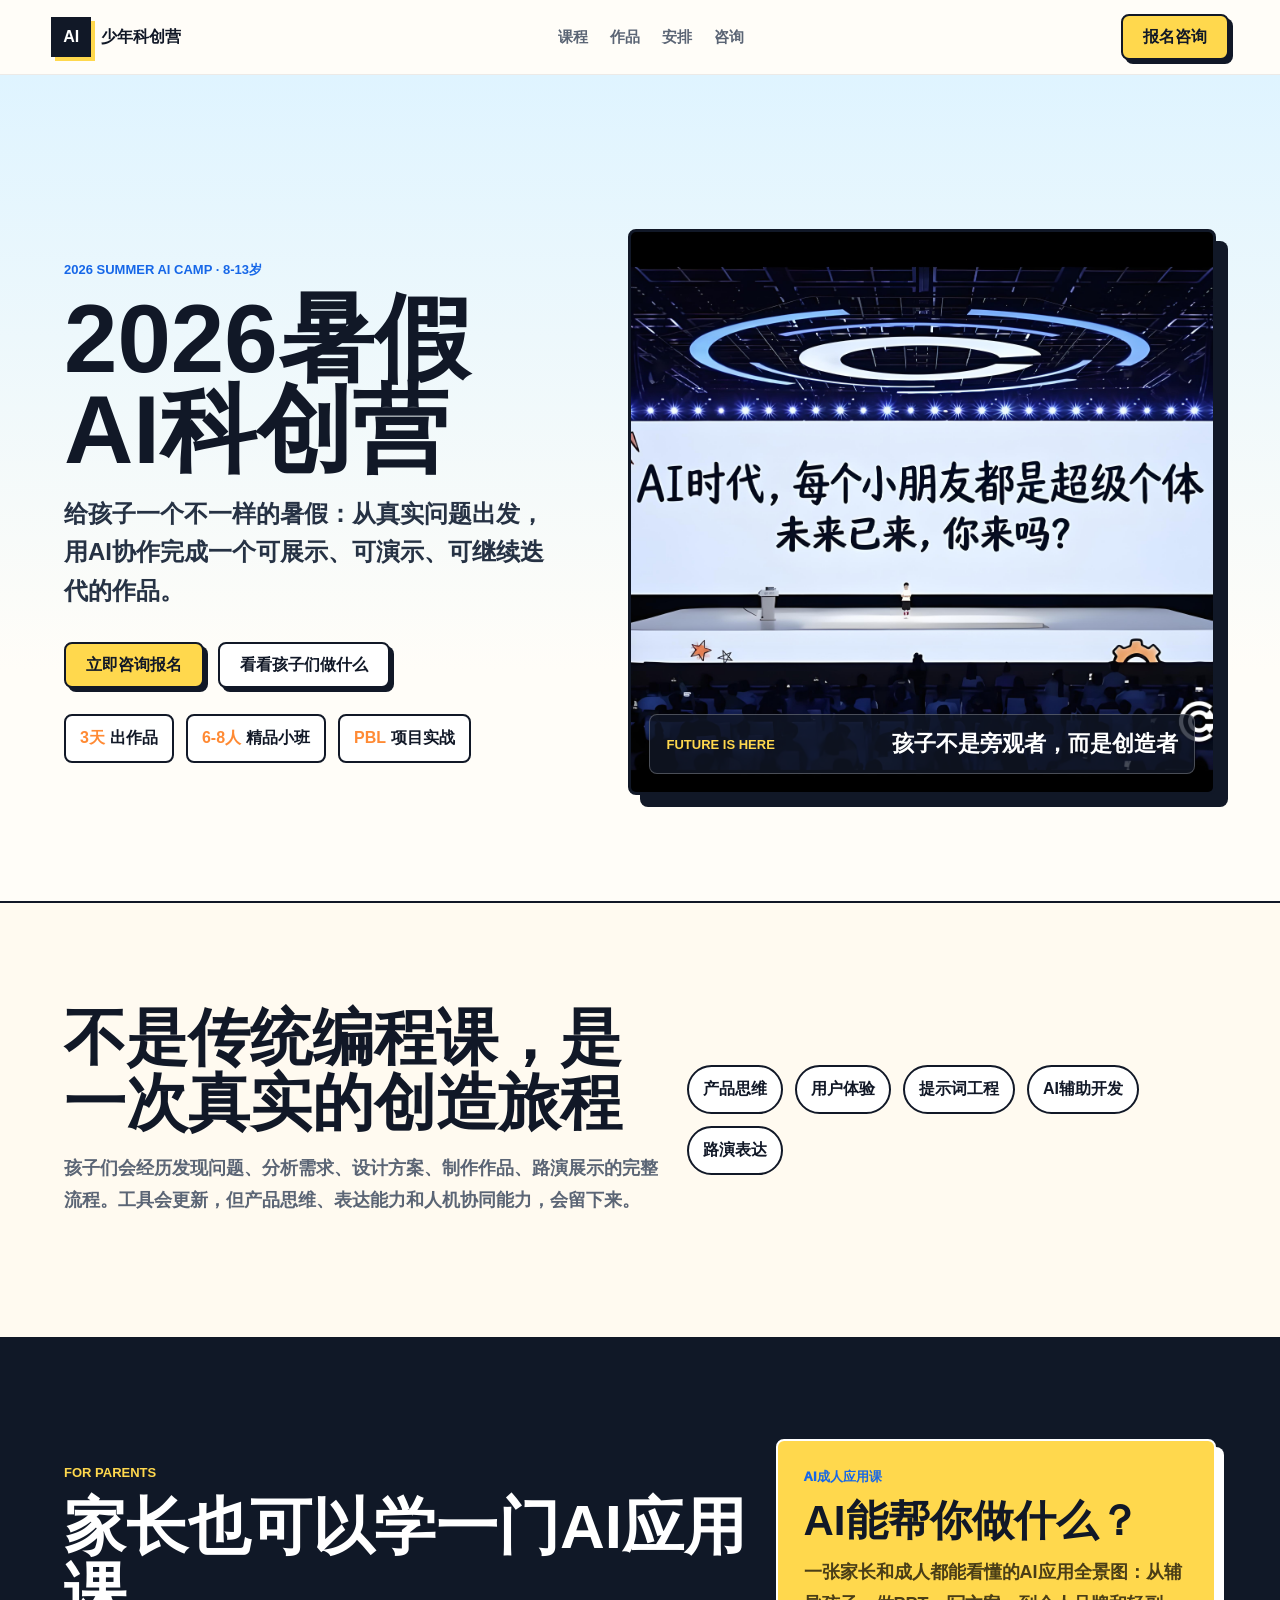
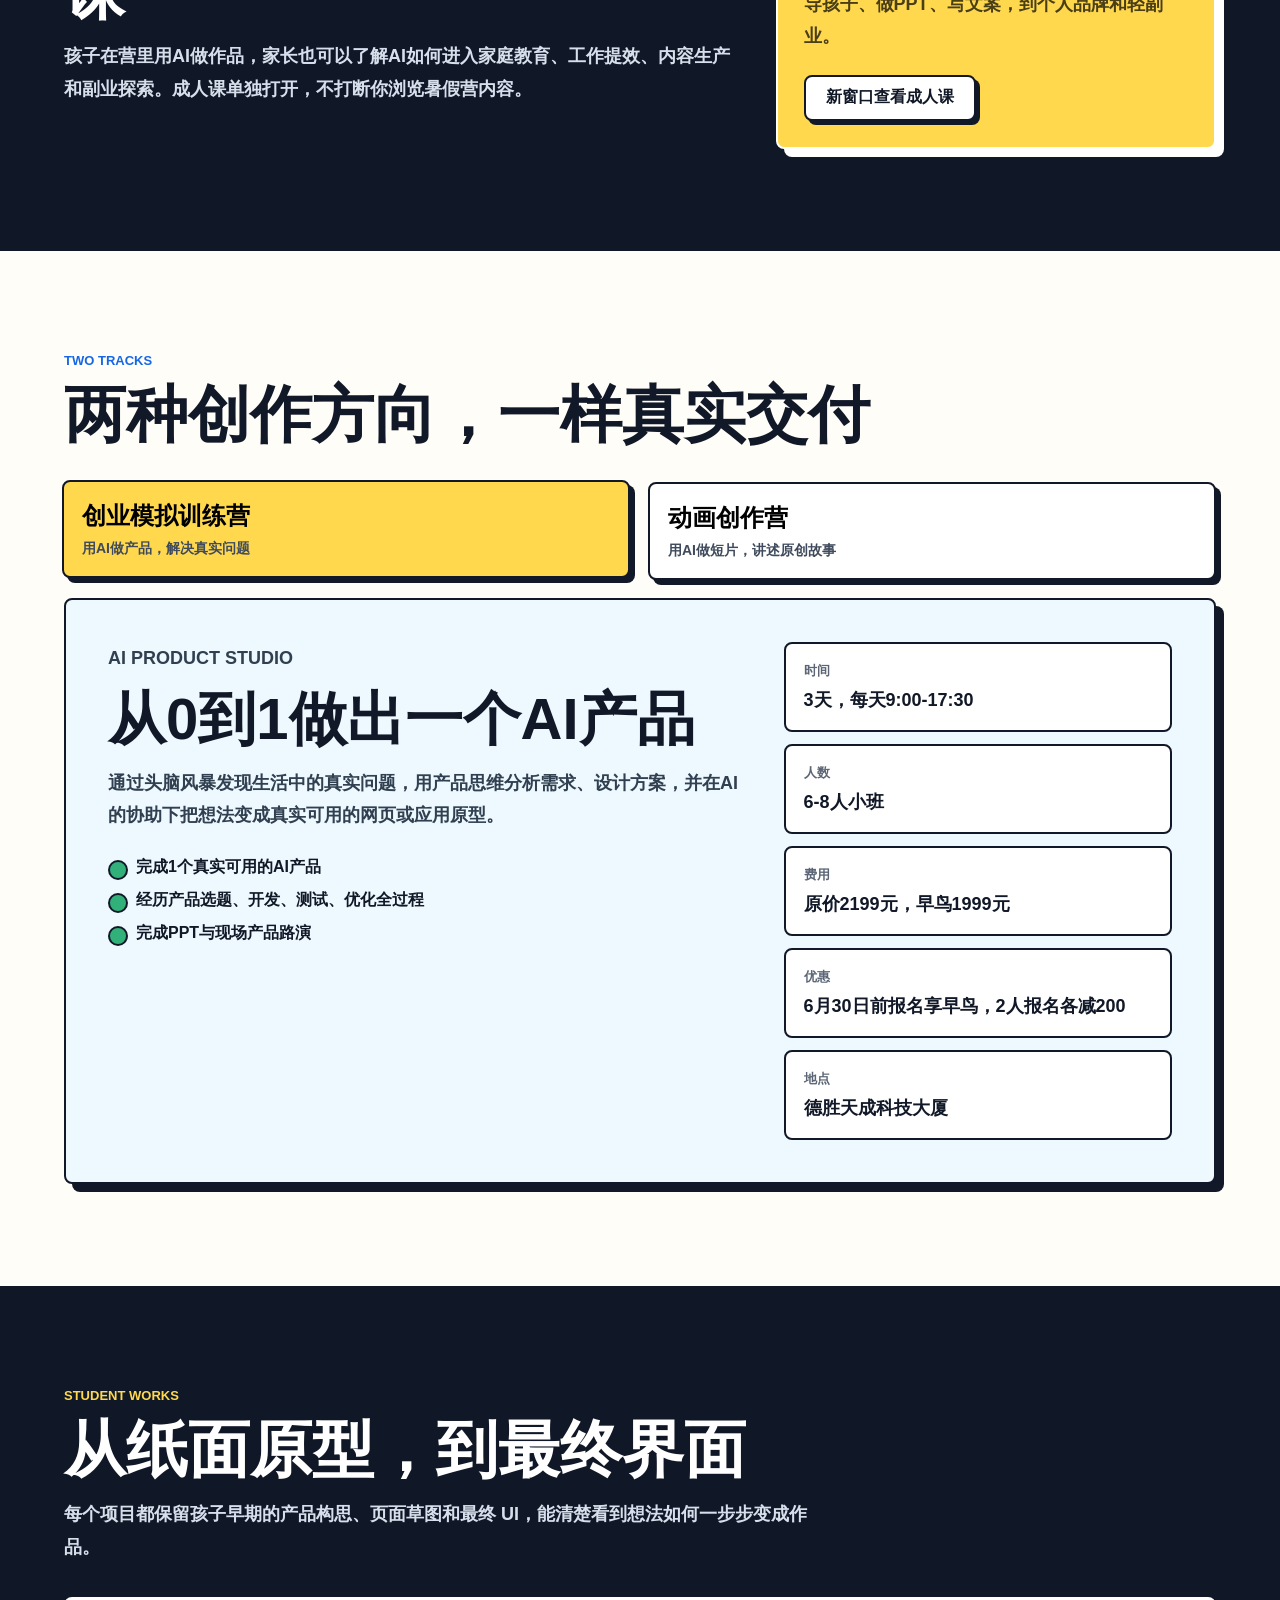
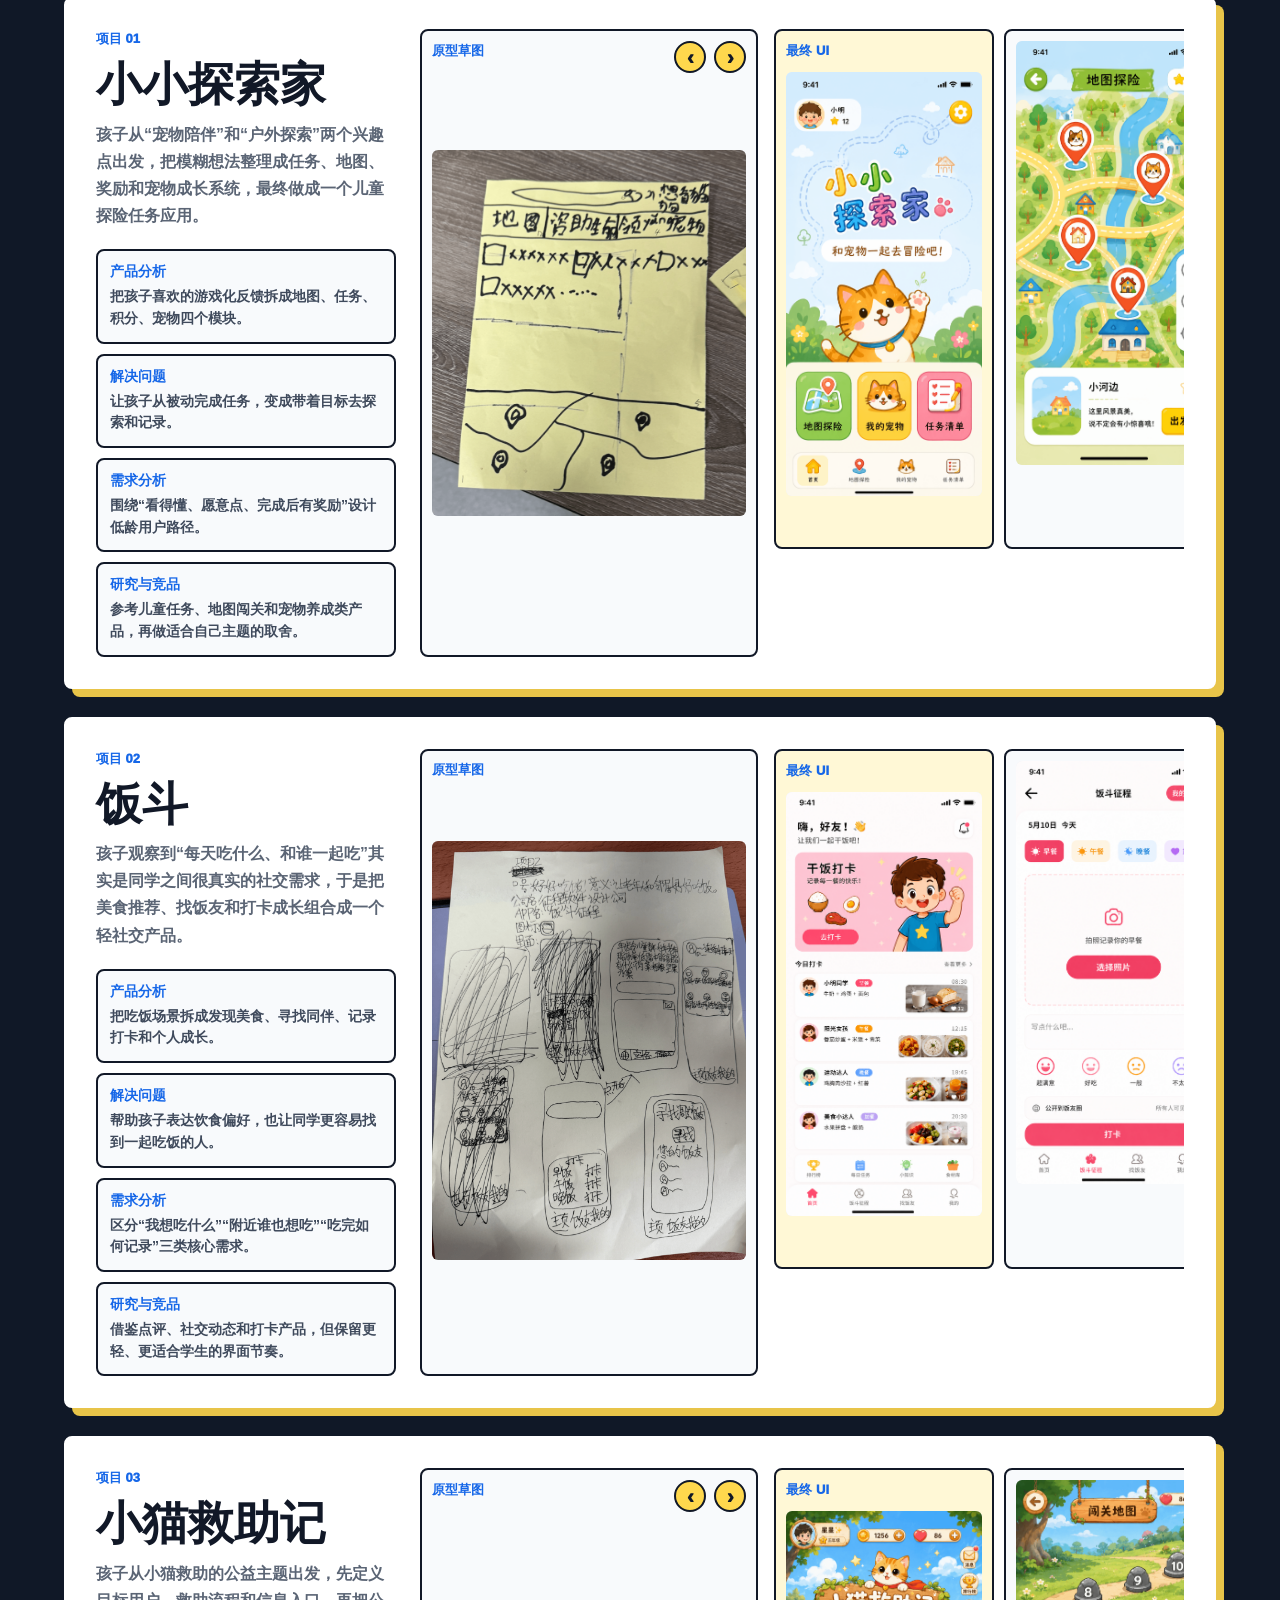
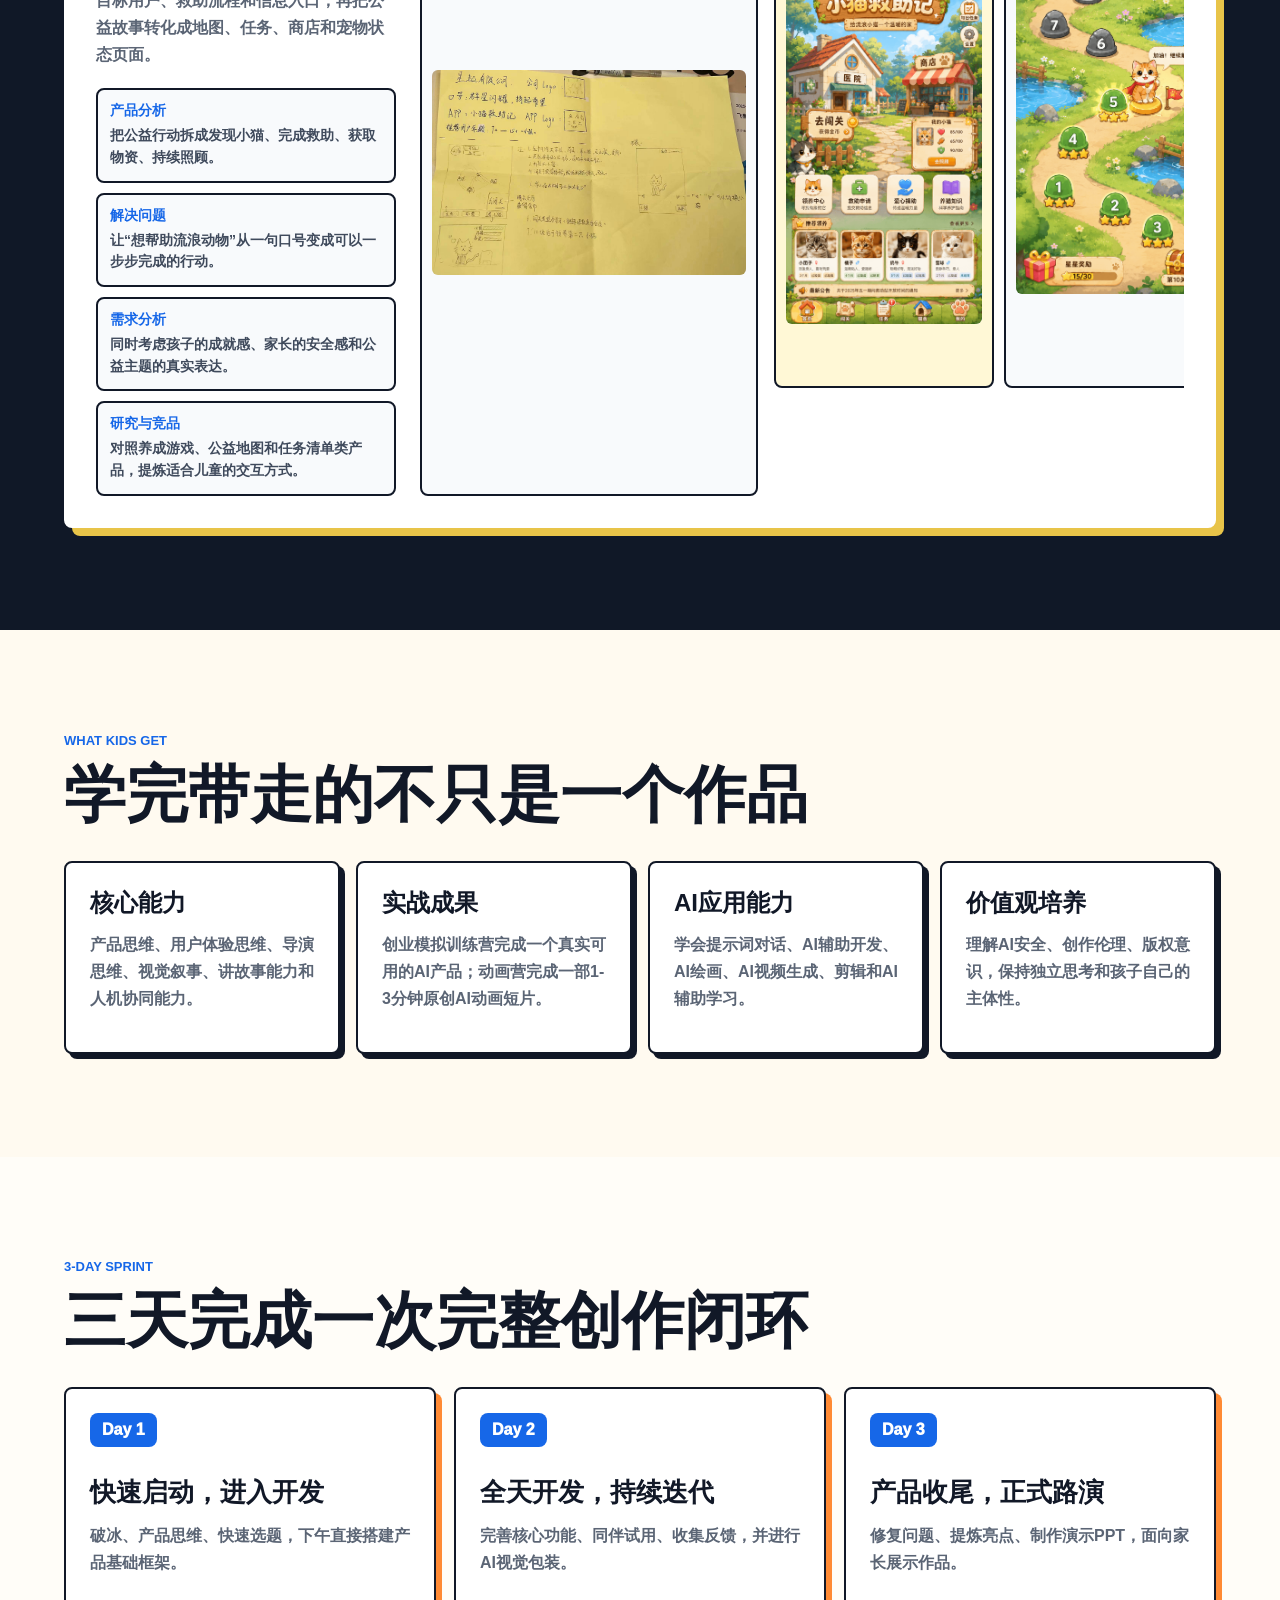
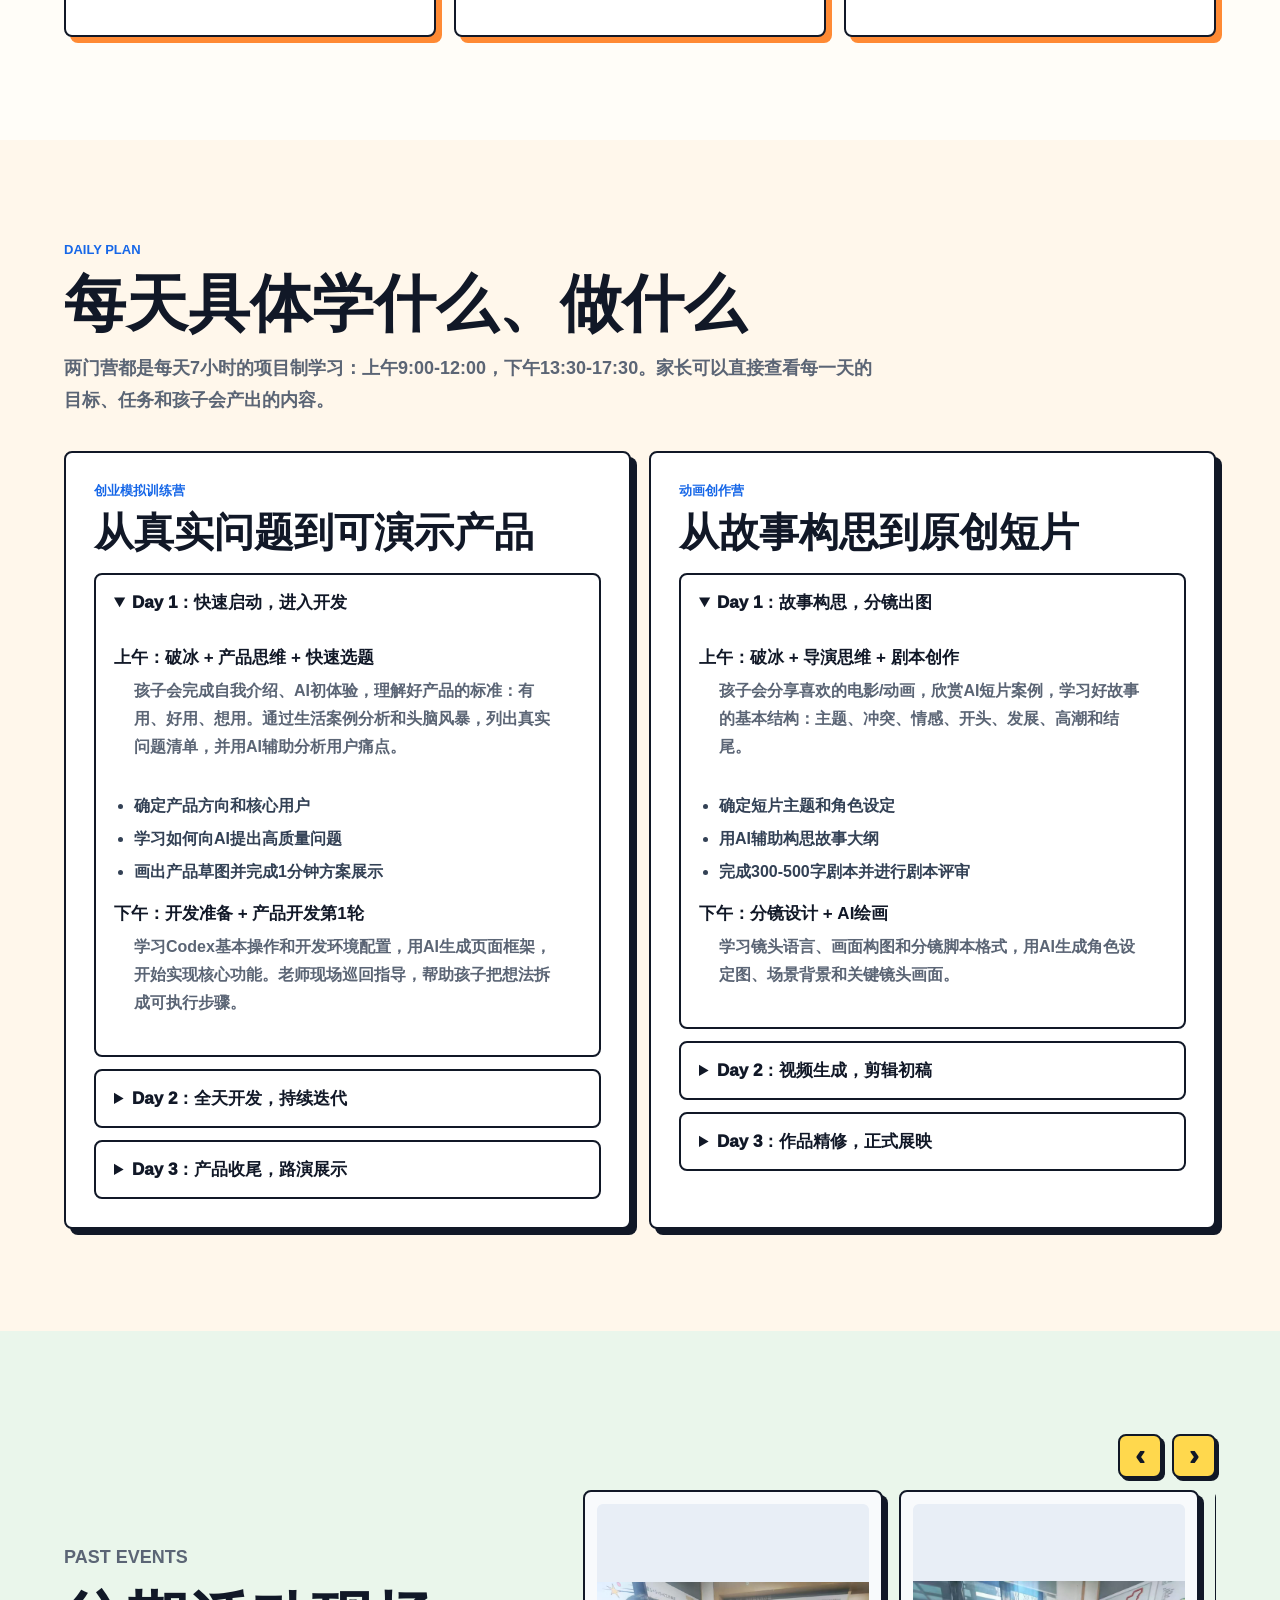
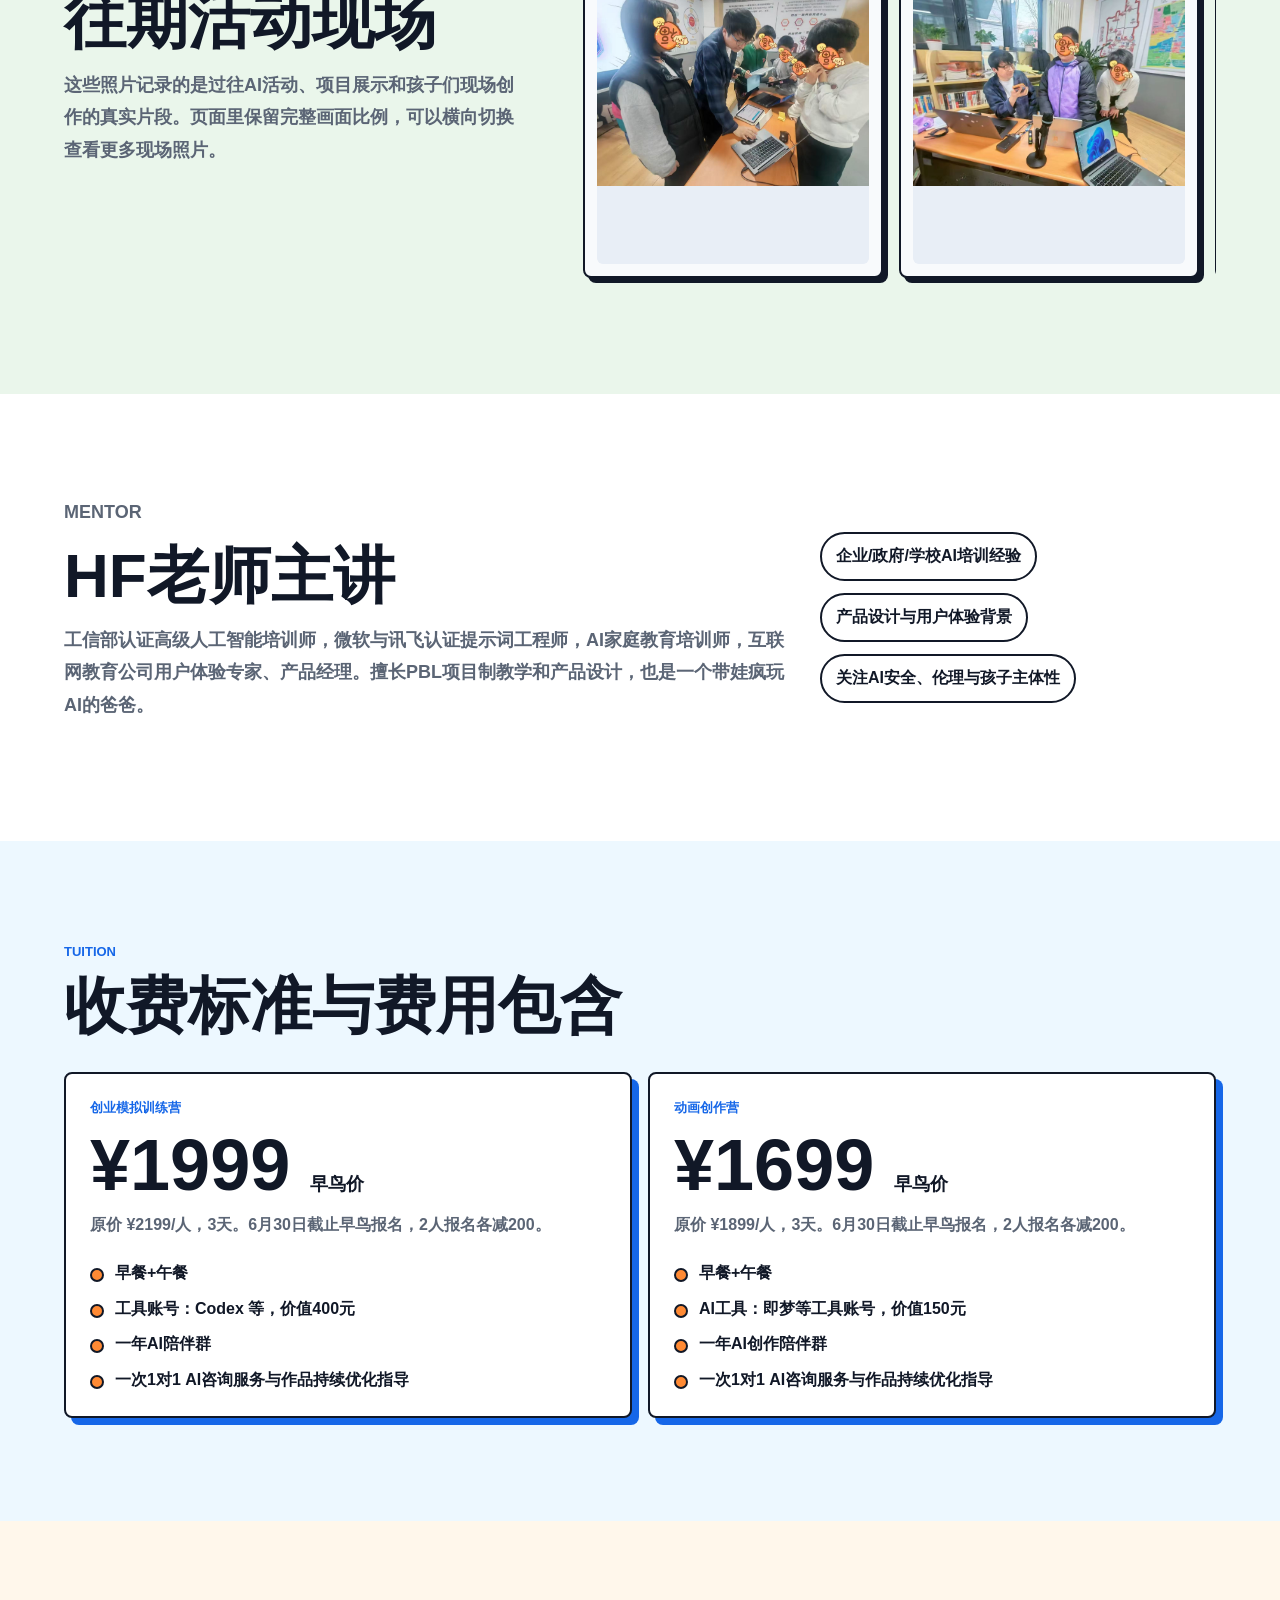
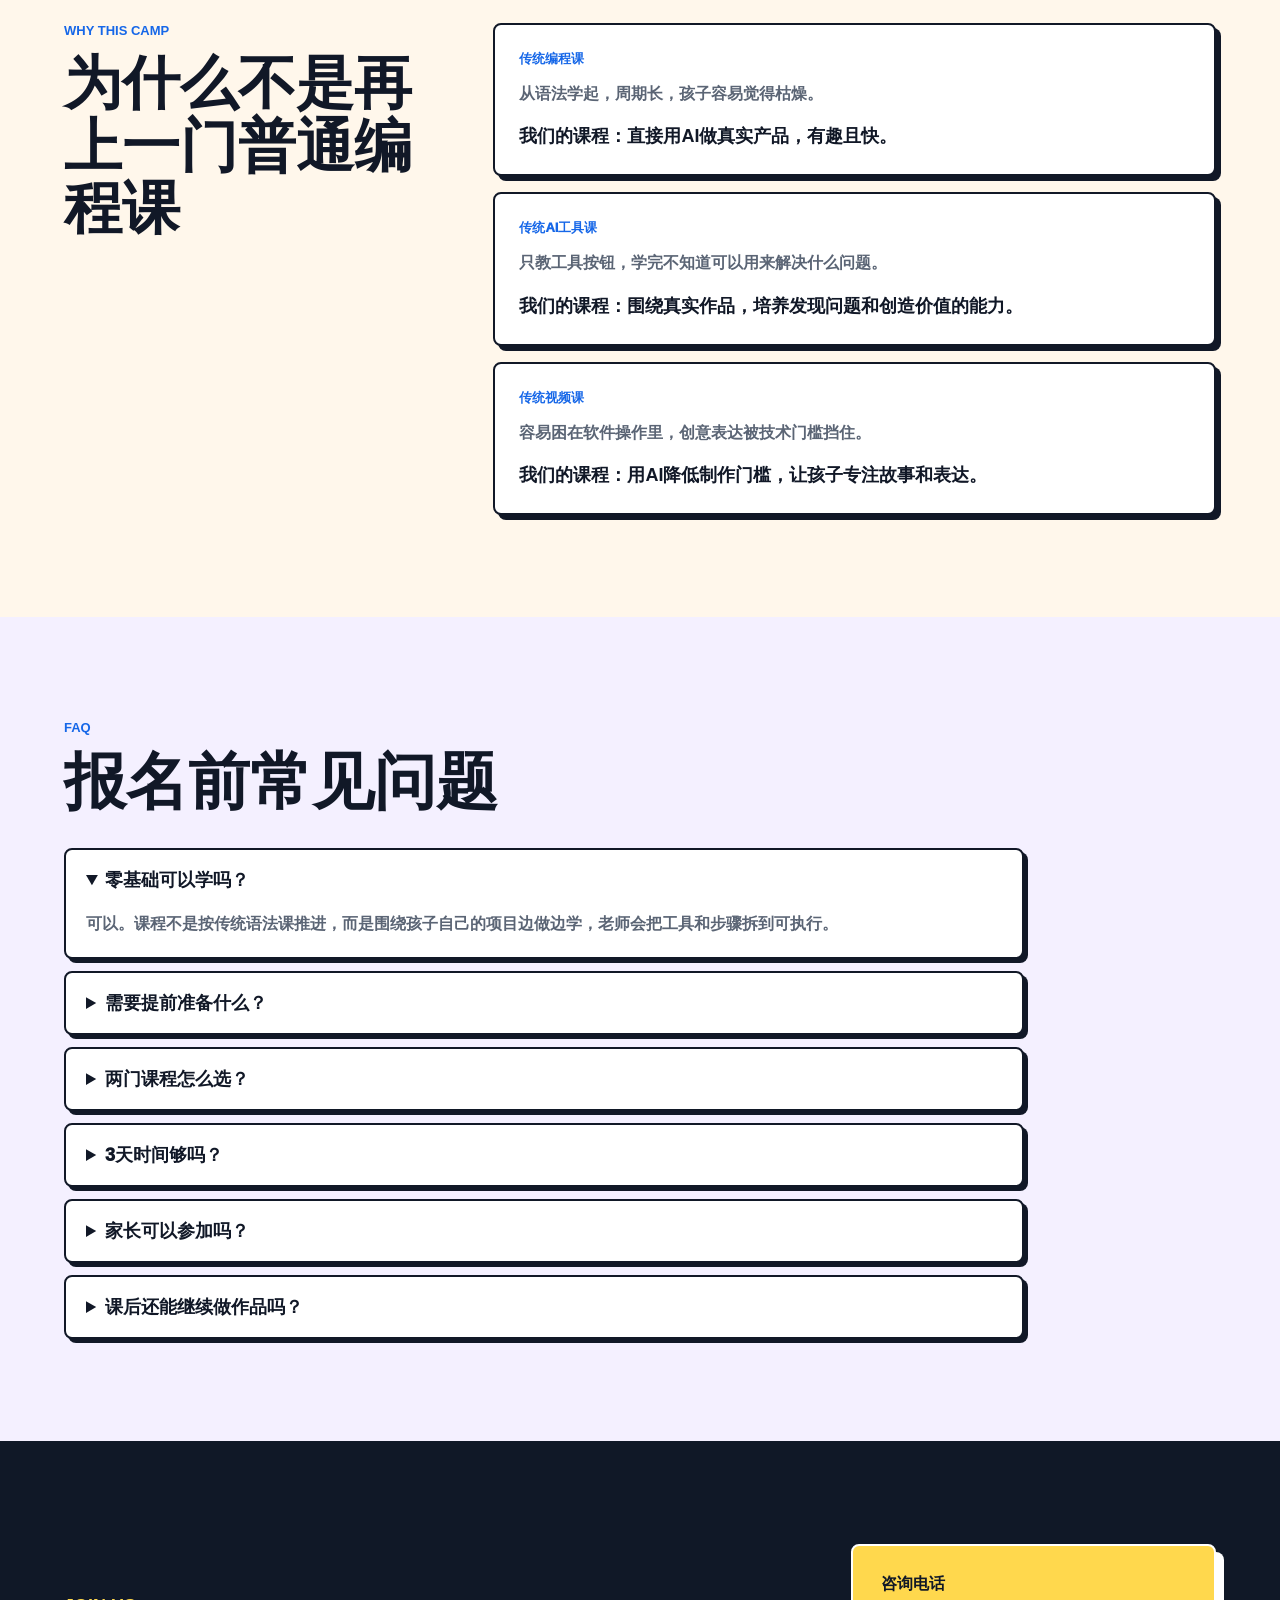
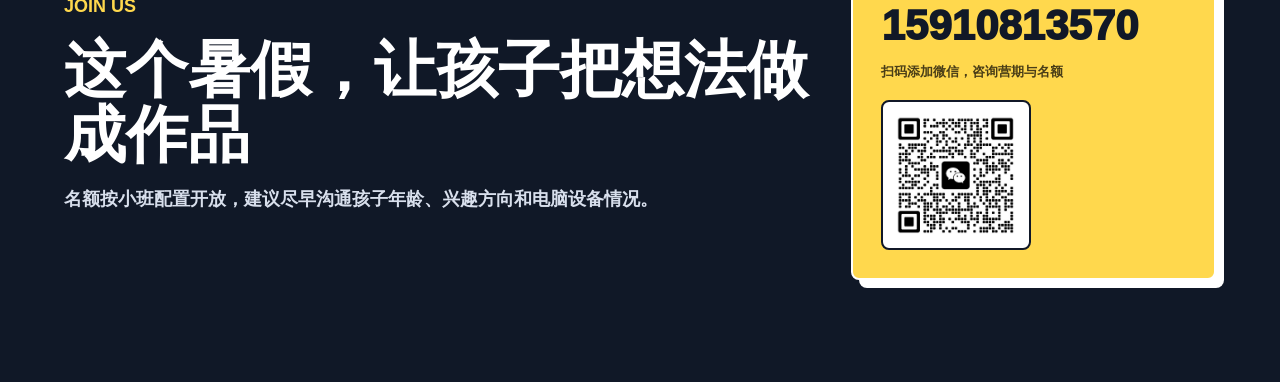
==== commit f632de49: "Add files via upload" ====
--- a/index.html
+++ b/index.html
@@ -58,6 +58,20 @@
           <span>提示词工程</span>
           <span>AI辅助开发</span>
           <span>路演表达</span>
+        </div>
+      </section>
+
+      <section class="parent-course-section">
+        <div class="parent-course-copy">
+          <p class="eyebrow">For Parents</p>
+          <h2>家长也可以学一门AI应用课</h2>
+          <p>孩子在营里用AI做作品，家长也可以了解AI如何进入家庭教育、工作提效、内容生产和副业探索。成人课单独打开，不打断你浏览暑假营内容。</p>
+        </div>
+        <div class="parent-course-card">
+          <span>AI成人应用课</span>
+          <strong>AI能帮你做什么？</strong>
+          <p>一张家长和成人都能看懂的AI应用全景图：从辅导孩子、做PPT、写文案，到个人品牌和轻副业。</p>
+          <a class="primary-btn" href="adult-ai-course.html" target="_blank" rel="noopener">新窗口查看成人课</a>
         </div>
       </section>
 
--- a/styles.css
+++ b/styles.css
@@ -225,6 +225,7 @@
 }
 
 .intro-band,
+.parent-course-section,
 .tracks-section,
 .works-section,
 .outcomes-section,
@@ -284,6 +285,67 @@
   font-weight: 900;
 }
 
+.parent-course-section {
+  display: grid;
+  grid-template-columns: minmax(0, .9fr) minmax(300px, .58fr);
+  gap: 28px;
+  align-items: center;
+  background: #101827;
+  color: var(--white);
+}
+
+.parent-course-section .eyebrow {
+  color: var(--yellow);
+}
+
+.parent-course-copy h2 {
+  margin-bottom: 16px;
+  font-size: clamp(34px, 5vw, 62px);
+  line-height: 1.05;
+}
+
+.parent-course-copy p:not(.eyebrow),
+.parent-course-card p {
+  color: #d8dfec;
+  font-size: 18px;
+  line-height: 1.8;
+  font-weight: 650;
+}
+
+.parent-course-card {
+  padding: 26px;
+  color: var(--ink);
+  background: var(--yellow);
+  border: 2px solid var(--white);
+  border-radius: 8px;
+  box-shadow: 8px 8px 0 var(--white);
+}
+
+.parent-course-card span {
+  display: inline-block;
+  margin-bottom: 12px;
+  color: var(--blue);
+  font-size: 13px;
+  font-weight: 950;
+  text-transform: uppercase;
+}
+
+.parent-course-card strong {
+  display: block;
+  margin-bottom: 12px;
+  font-size: clamp(28px, 4vw, 42px);
+  line-height: 1.08;
+}
+
+.parent-course-card p {
+  color: #4a3e17;
+  margin-bottom: 22px;
+}
+
+.parent-course-card .primary-btn {
+  background: var(--white);
+}
+
 .section-heading {
   max-width: 820px;
   margin-bottom: 34px;
@@ -1040,6 +1102,7 @@
 
   .hero,
   .intro-band,
+  .parent-course-section,
   .track-panel,
   .scene-section,
   .teacher-section,
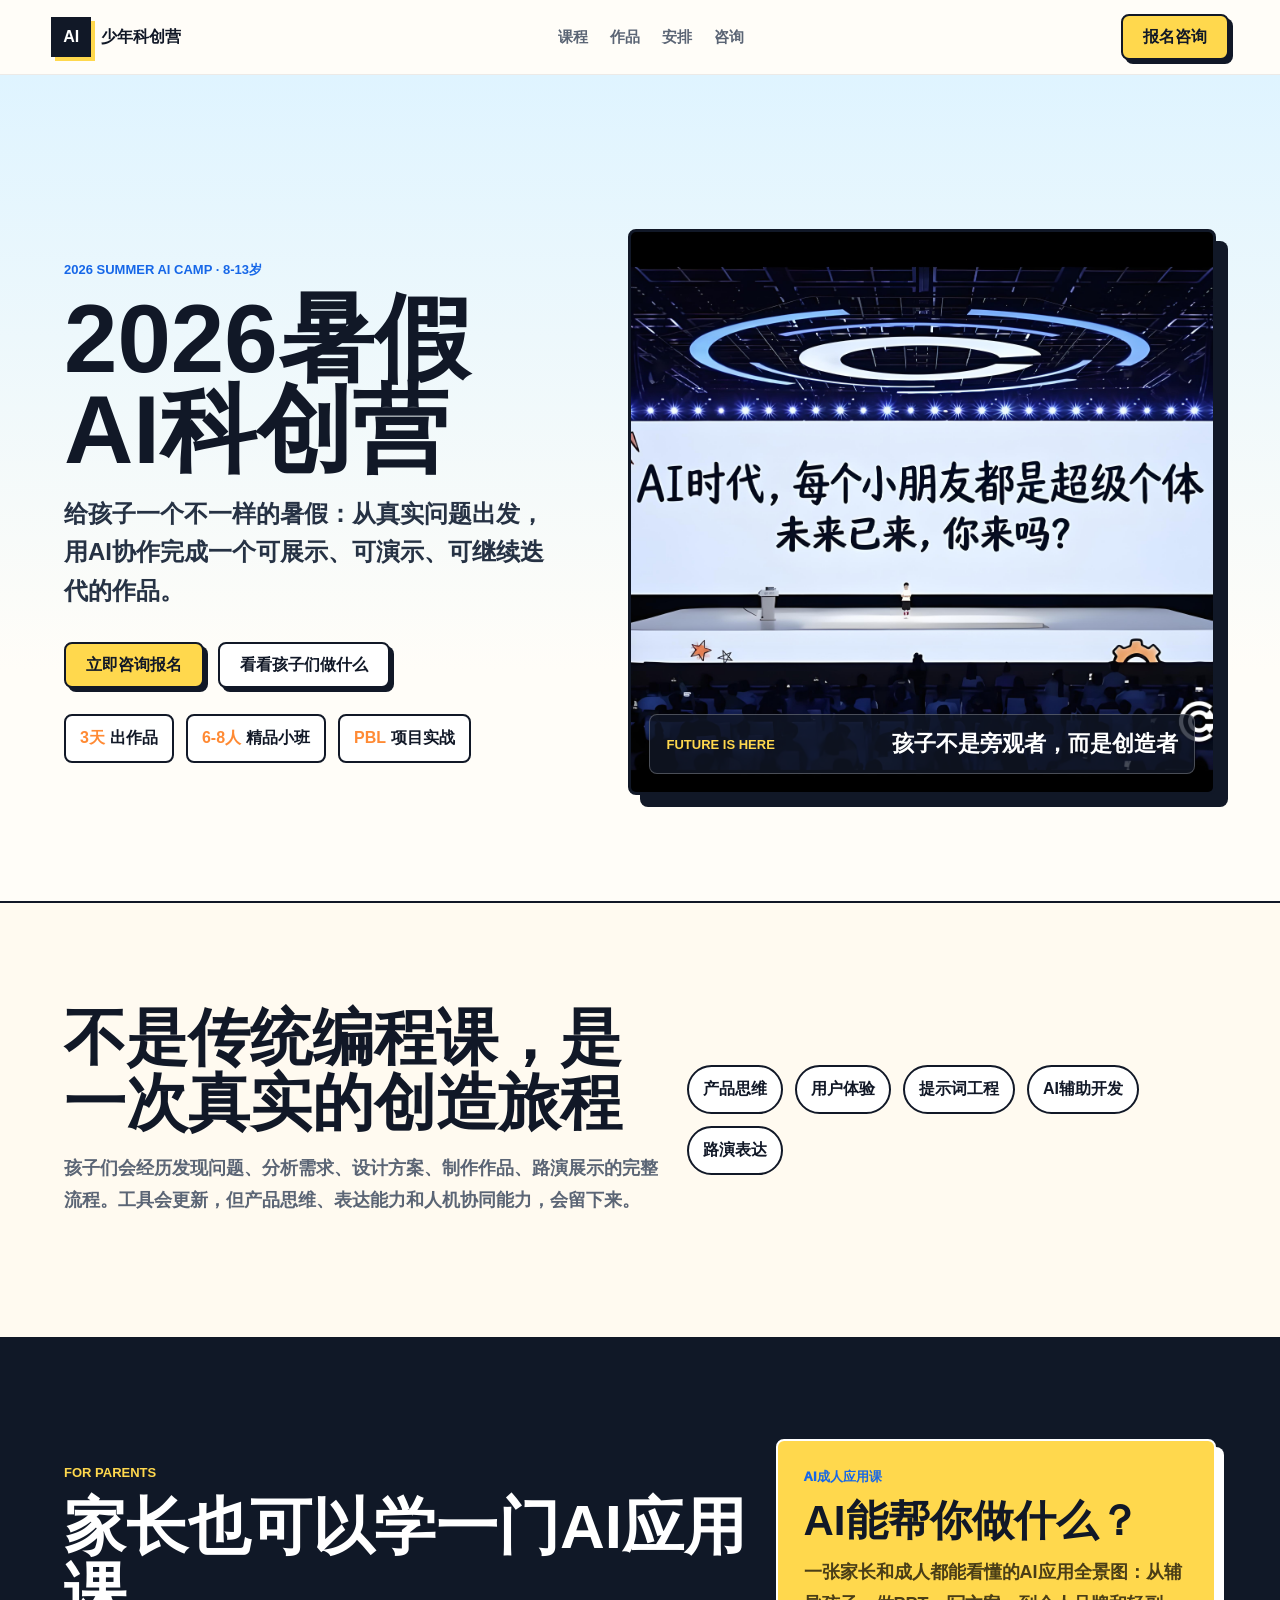
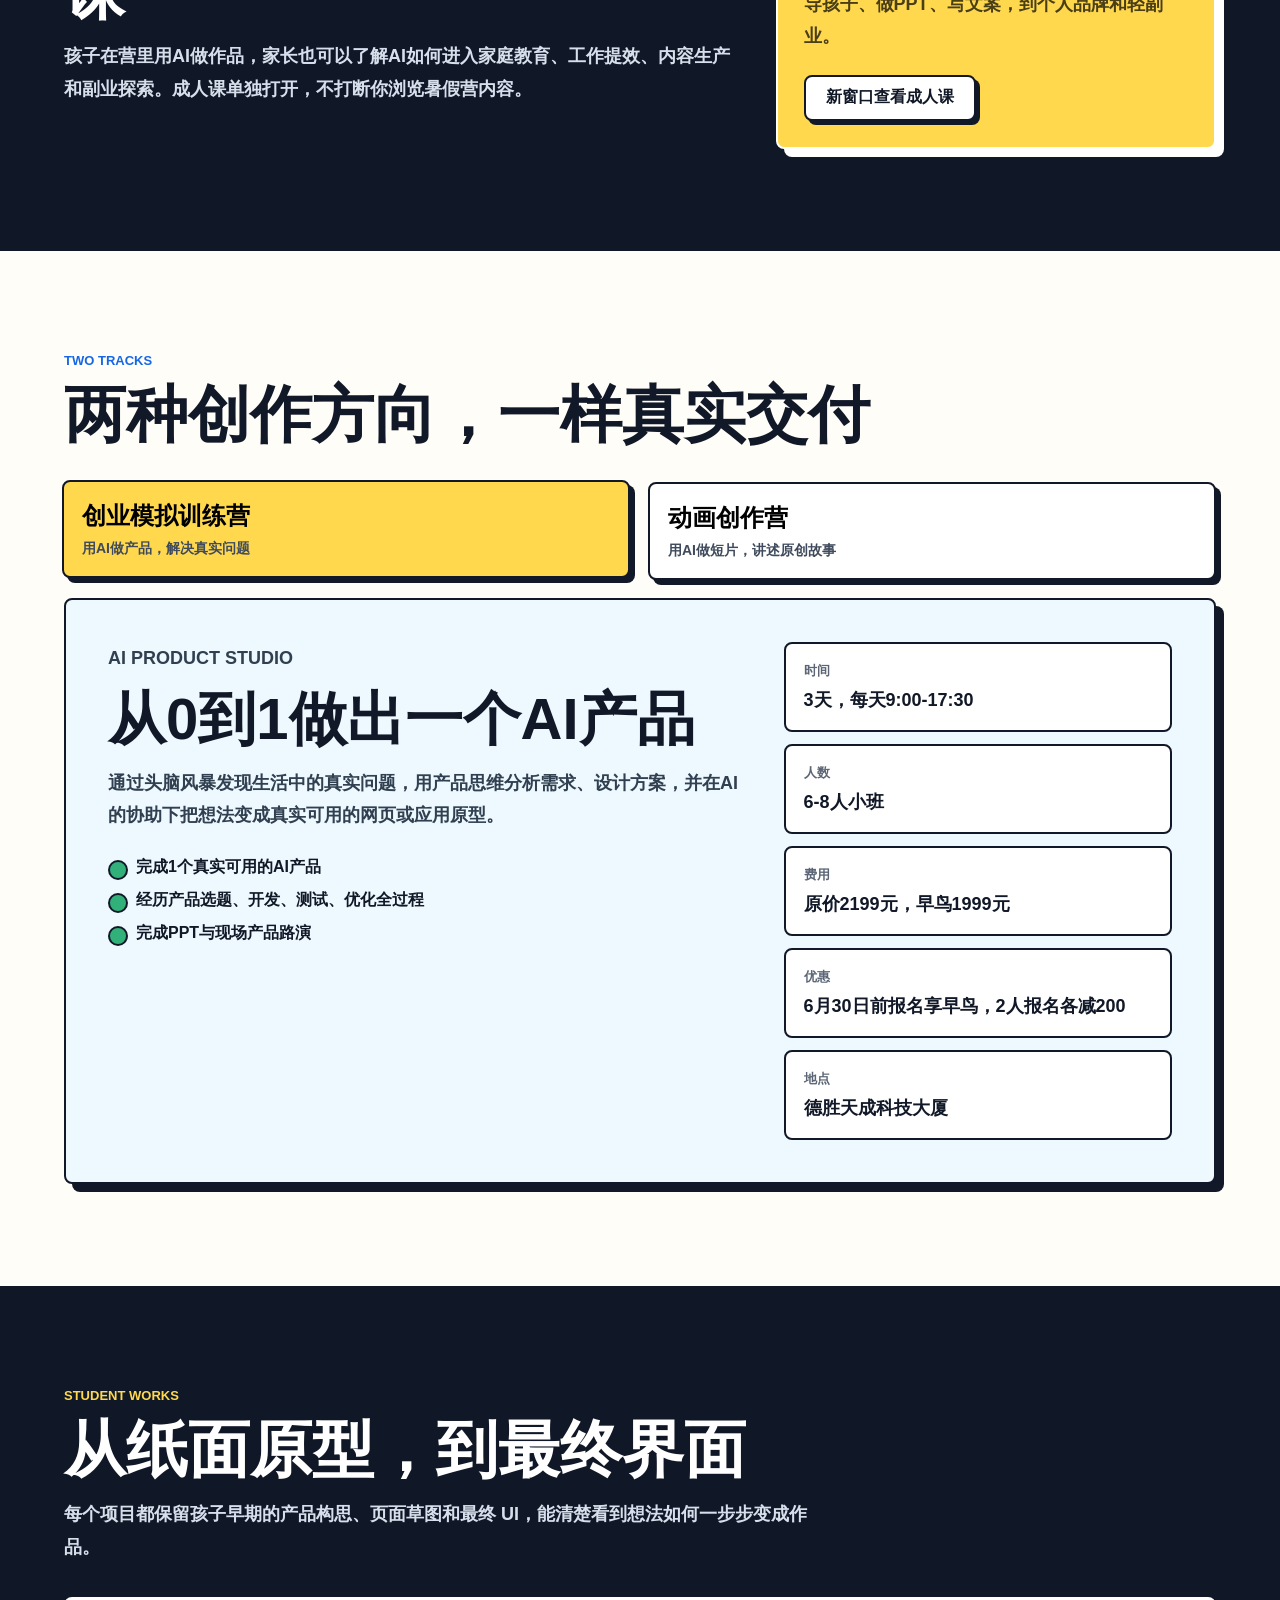
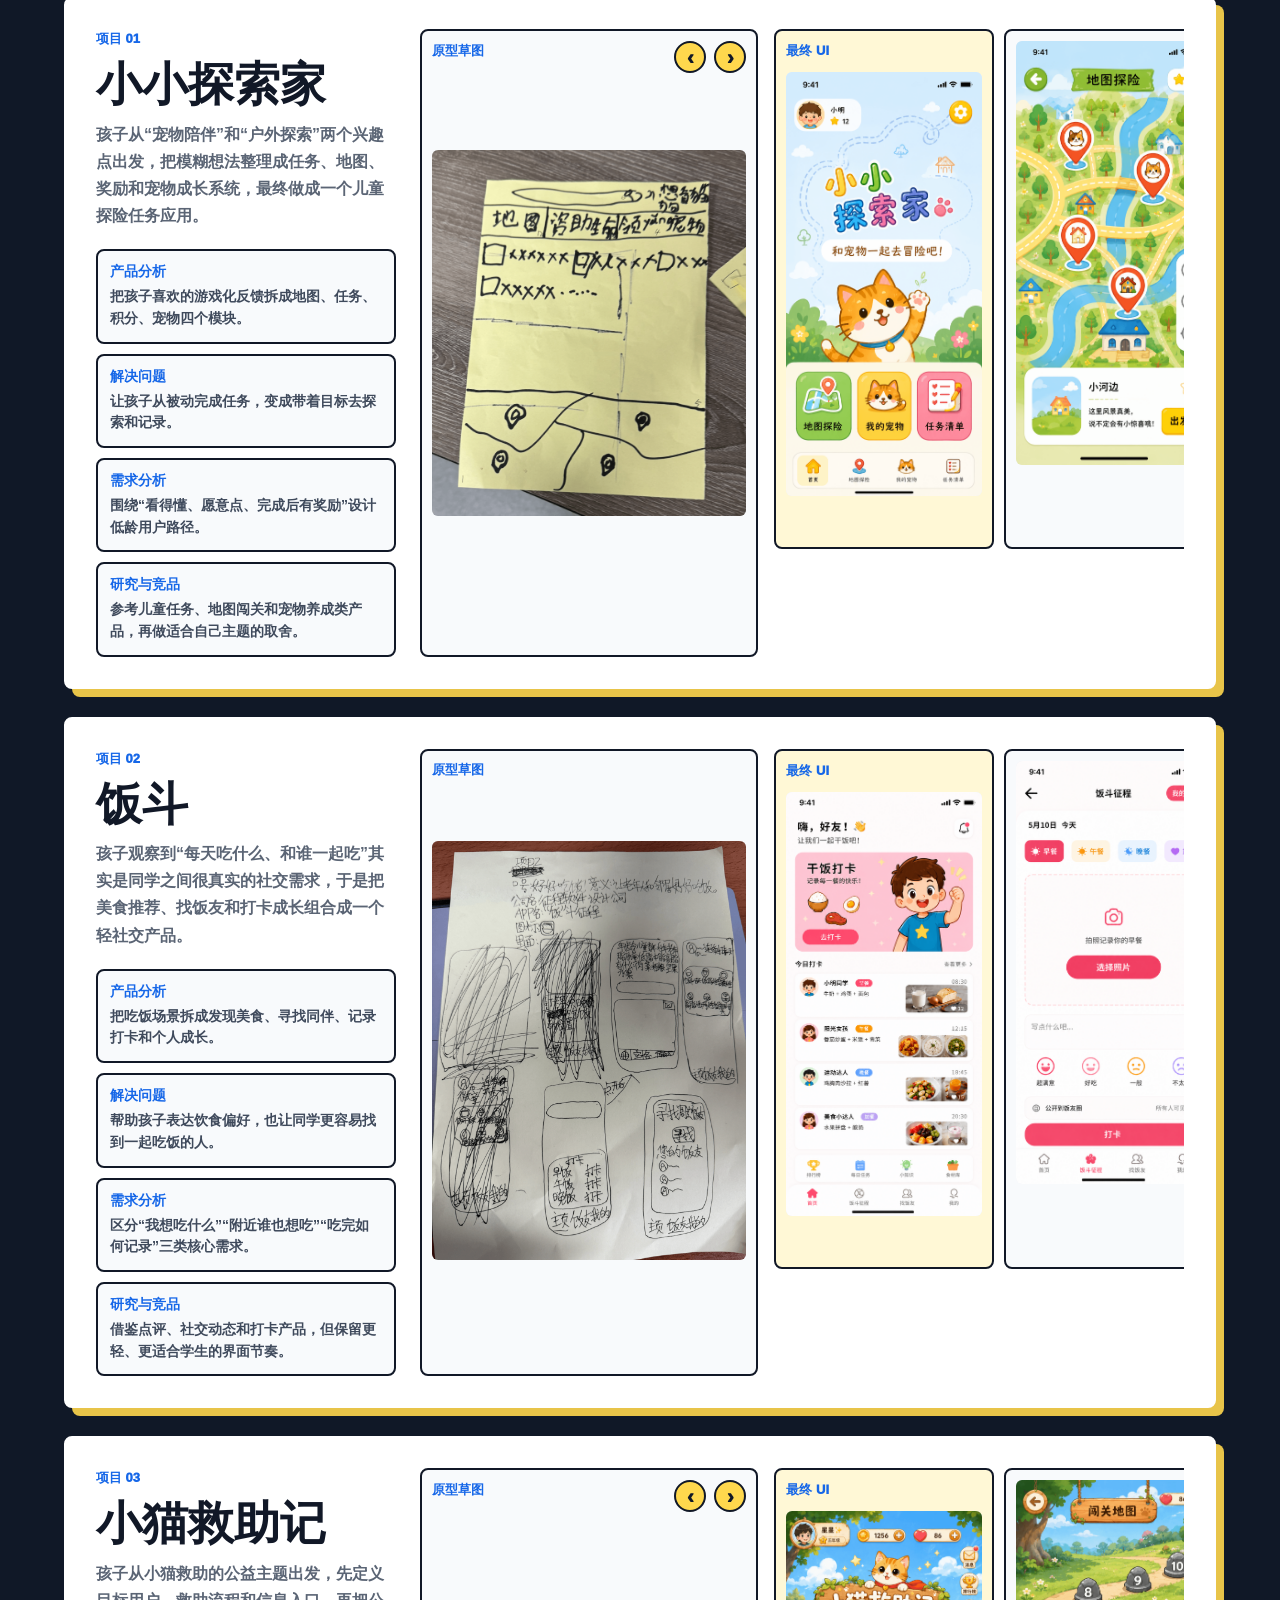
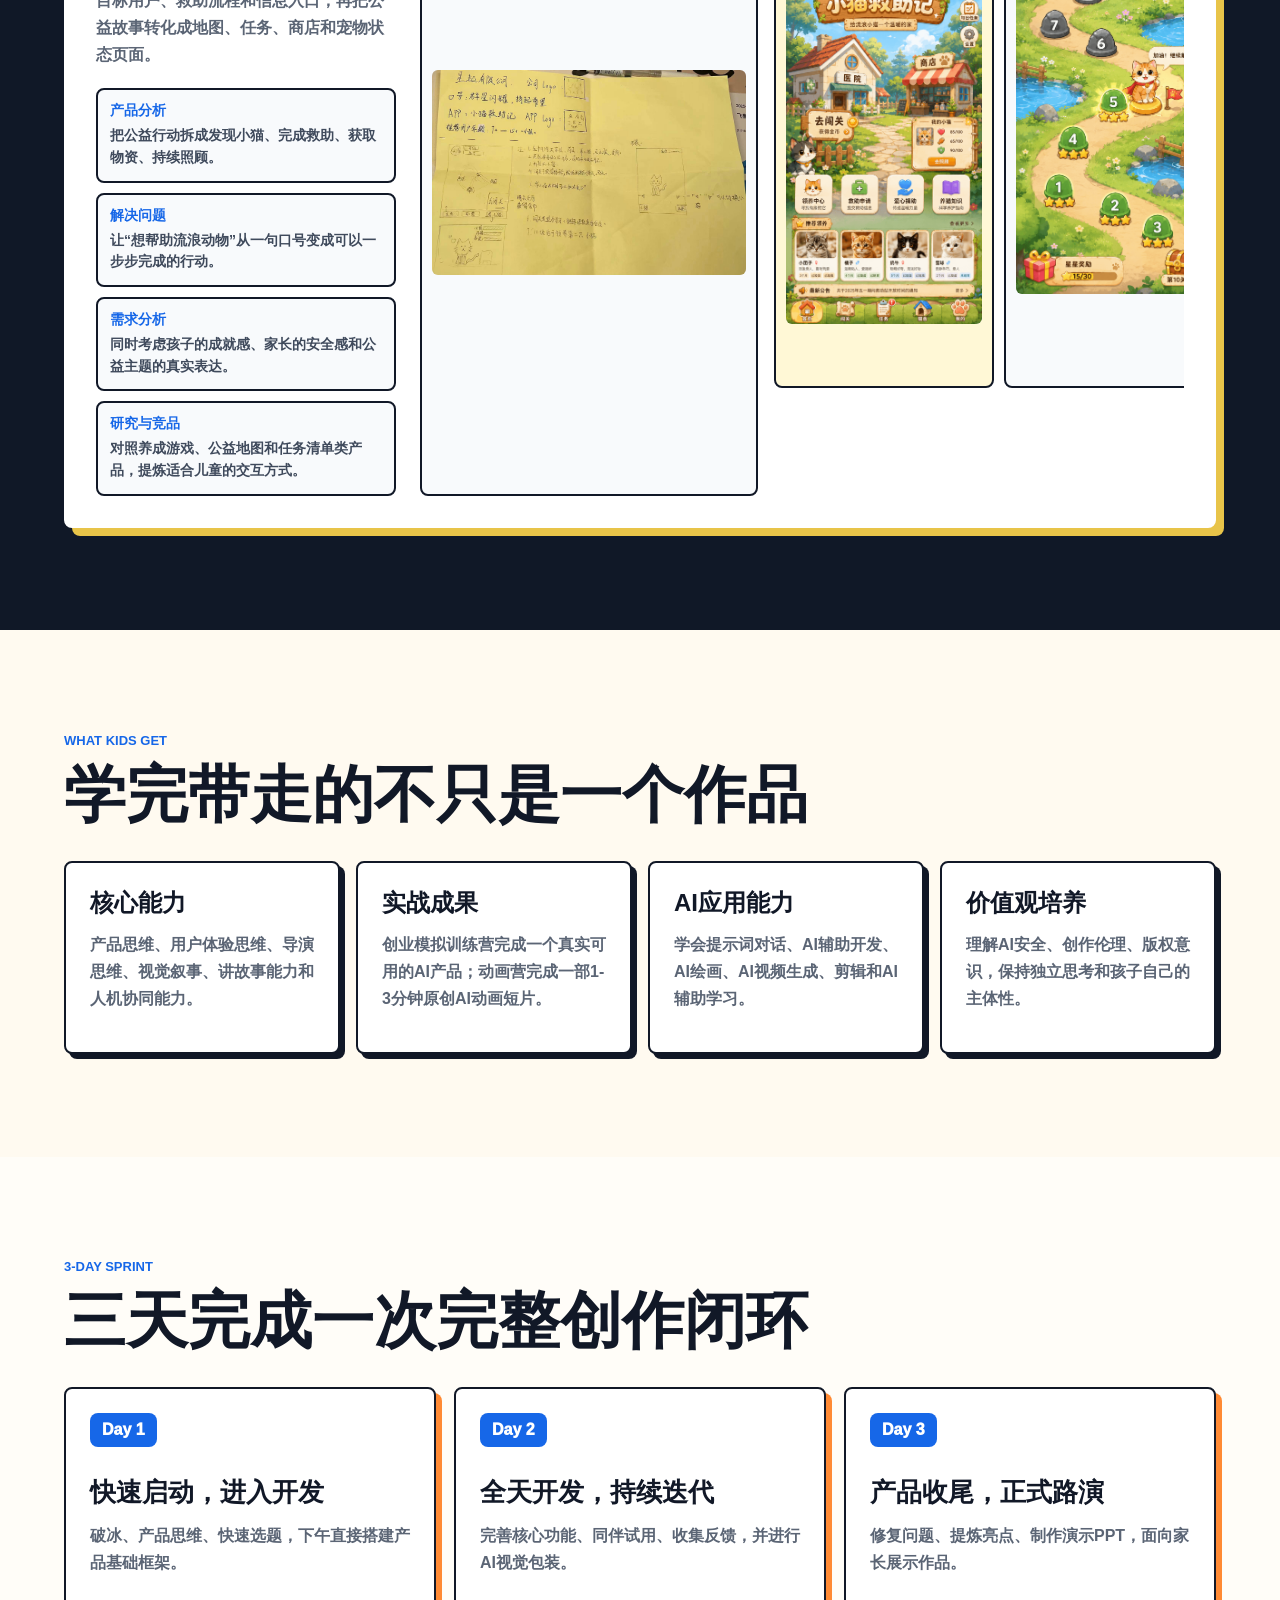
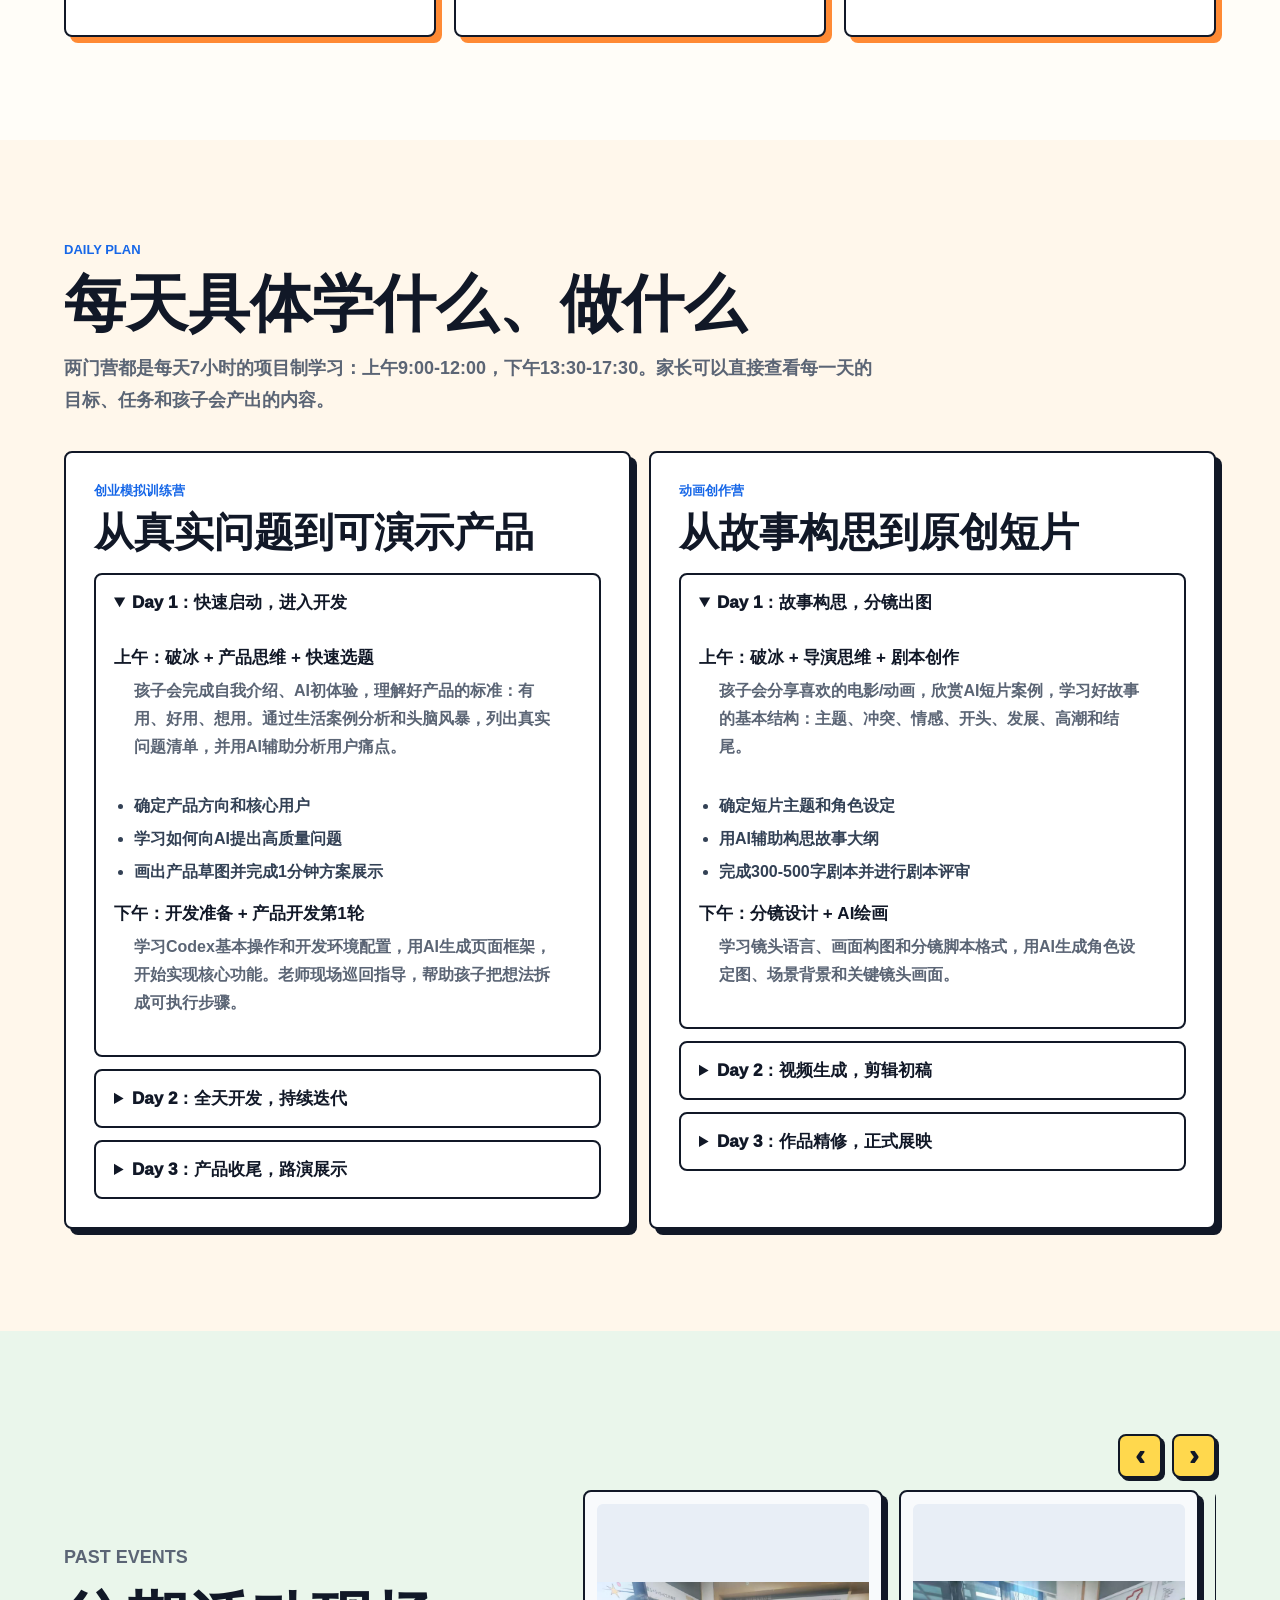
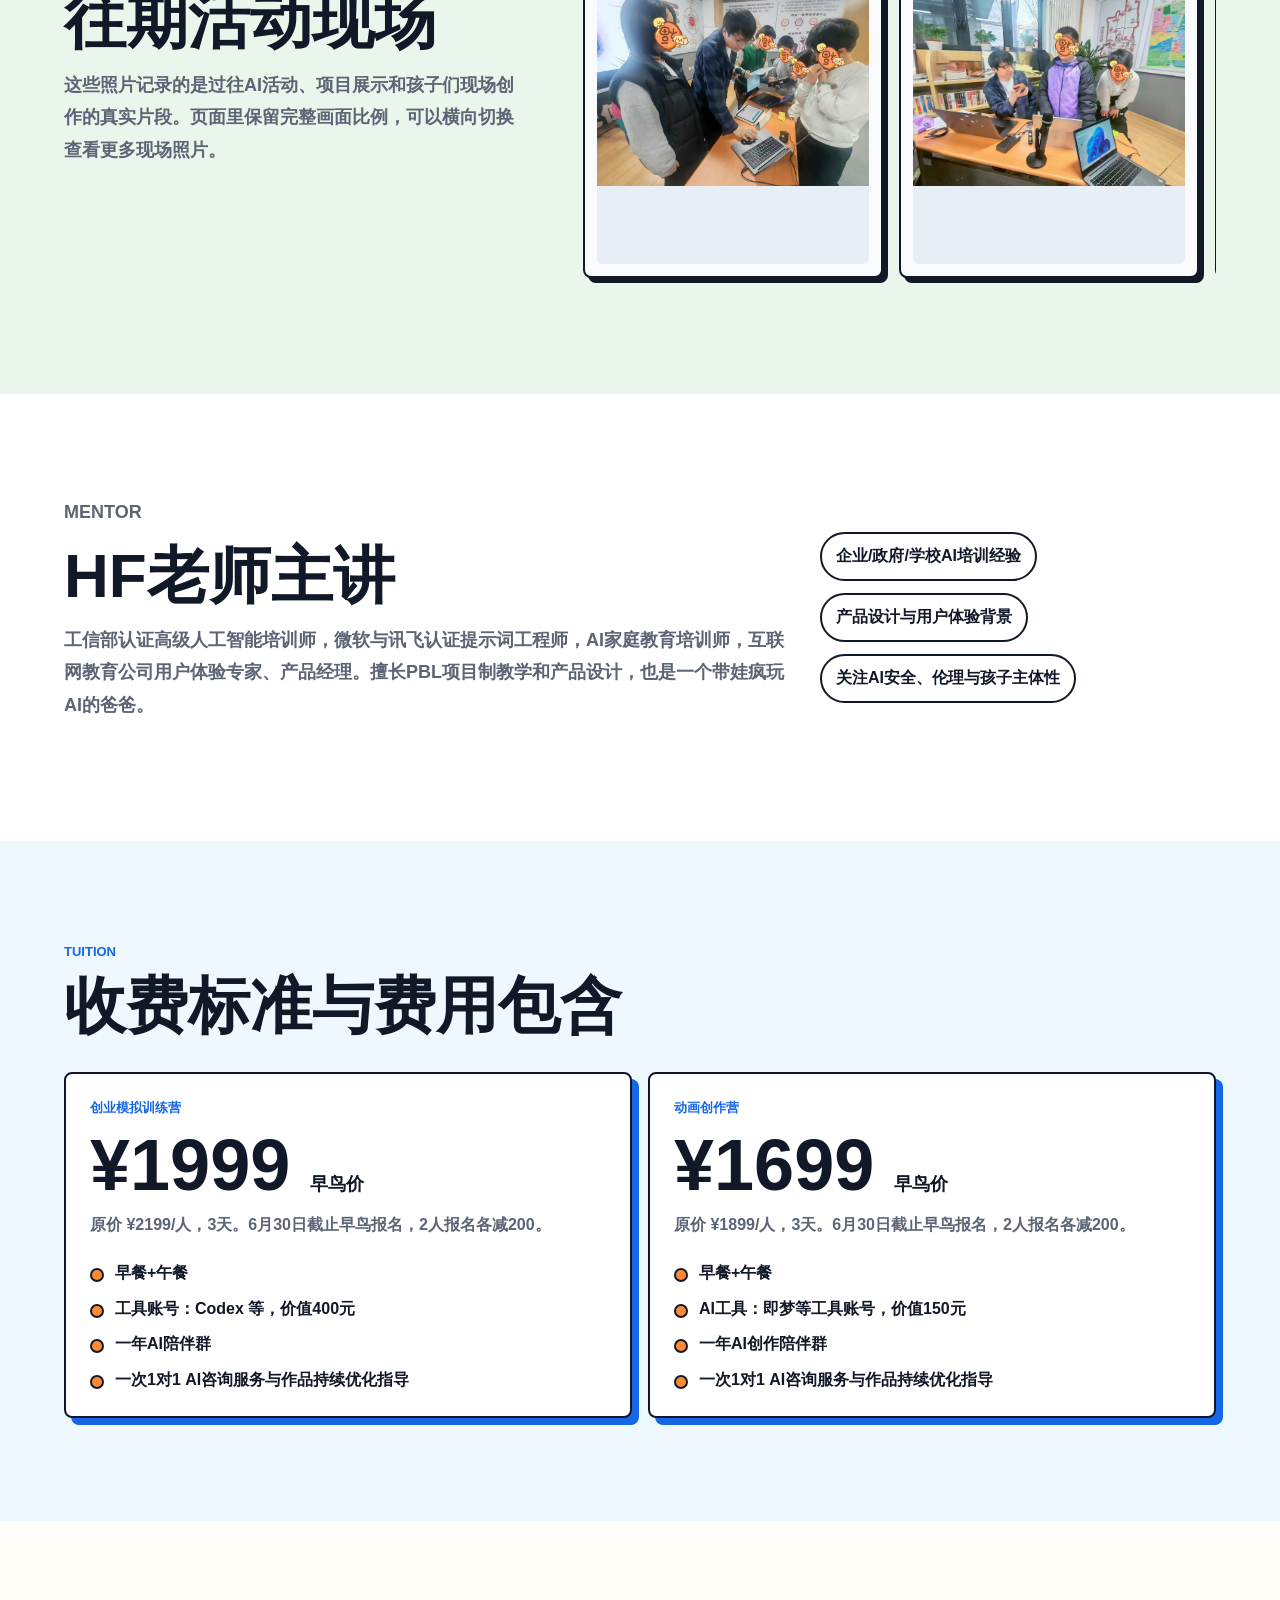
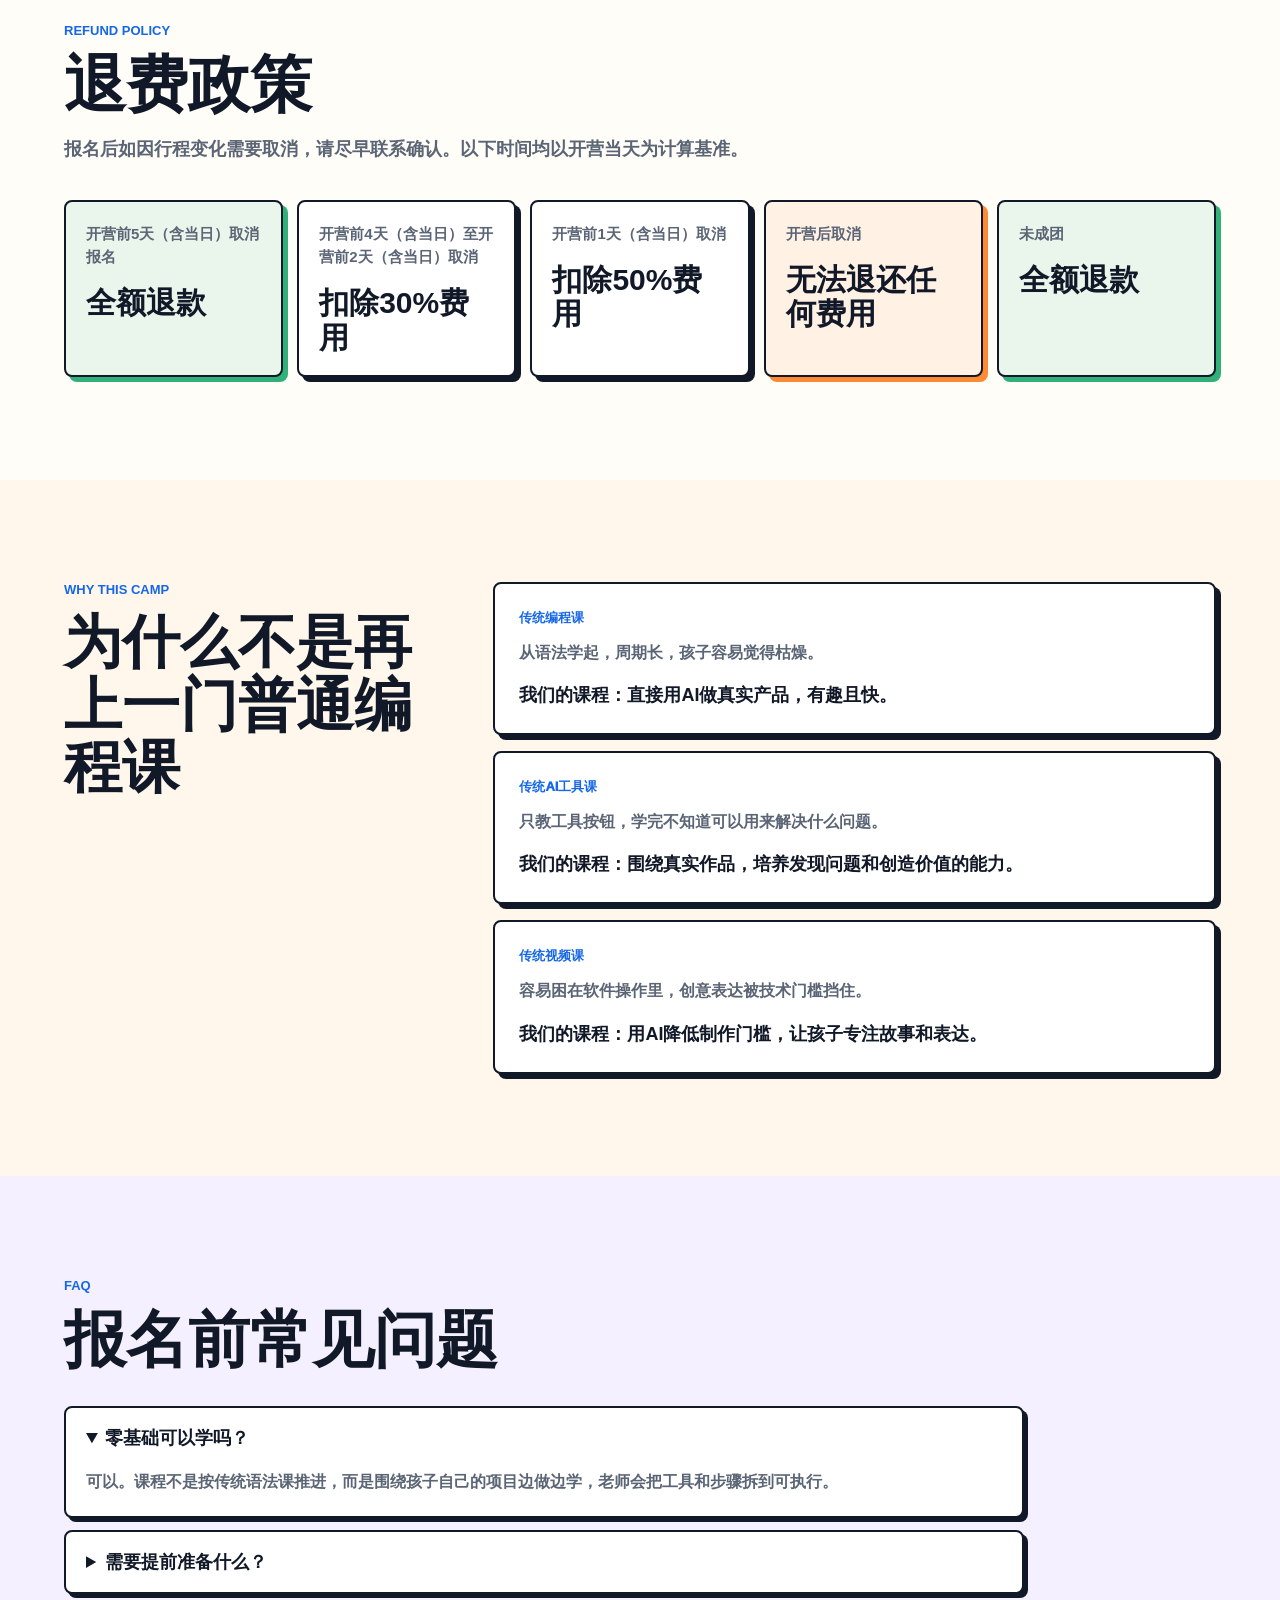
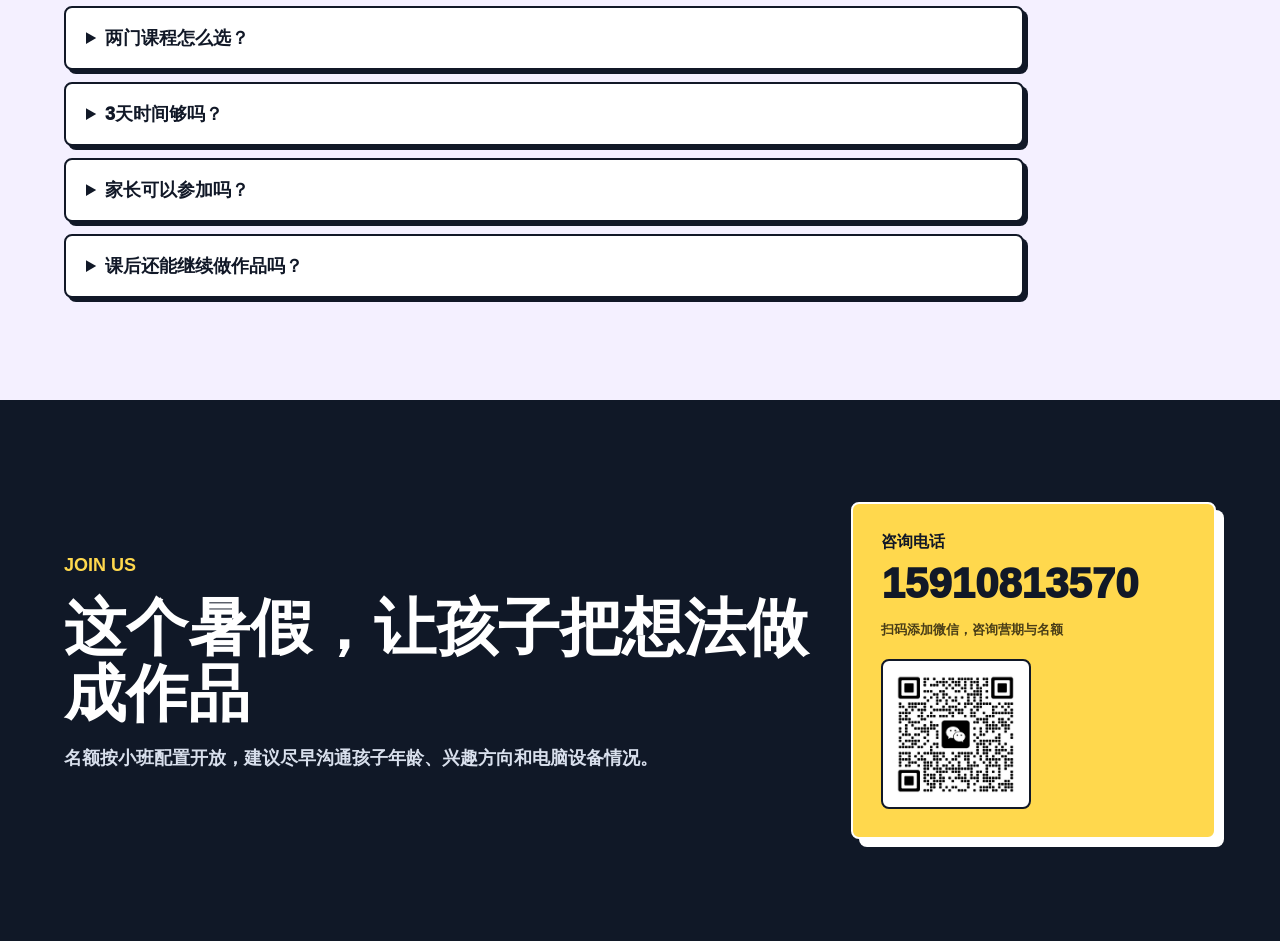
==== commit c60cd07f: "Add files via upload" ====
--- a/index.html
+++ b/index.html
@@ -497,6 +497,36 @@
               <li>一年AI创作陪伴群</li>
               <li>一次1对1 AI咨询服务与作品持续优化指导</li>
             </ul>
+          </article>
+        </div>
+      </section>
+
+      <section class="refund-section">
+        <div class="section-heading">
+          <p class="eyebrow">Refund Policy</p>
+          <h2>退费政策</h2>
+          <p>报名后如因行程变化需要取消，请尽早联系确认。以下时间均以开营当天为计算基准。</p>
+        </div>
+        <div class="refund-grid">
+          <article class="refund-card is-full">
+            <span>开营前5天（含当日）取消报名</span>
+            <strong>全额退款</strong>
+          </article>
+          <article class="refund-card">
+            <span>开营前4天（含当日）至开营前2天（含当日）取消</span>
+            <strong>扣除30%费用</strong>
+          </article>
+          <article class="refund-card">
+            <span>开营前1天（含当日）取消</span>
+            <strong>扣除50%费用</strong>
+          </article>
+          <article class="refund-card is-none">
+            <span>开营后取消</span>
+            <strong>无法退还任何费用</strong>
+          </article>
+          <article class="refund-card is-full">
+            <span>未成团</span>
+            <strong>全额退款</strong>
           </article>
         </div>
       </section>
--- a/styles.css
+++ b/styles.css
@@ -234,6 +234,7 @@
 .scene-section,
 .teacher-section,
 .pricing-section,
+.refund-section,
 .difference-section,
 .faq-section,
 .contact-section {
@@ -979,6 +980,59 @@
   border-radius: 50%;
 }
 
+.refund-section {
+  background: #fffdf8;
+}
+
+.refund-section .section-heading p:not(.eyebrow) {
+  max-width: 760px;
+  color: var(--muted);
+  font-size: 18px;
+  line-height: 1.8;
+  font-weight: 650;
+}
+
+.refund-grid {
+  display: grid;
+  grid-template-columns: repeat(5, minmax(0, 1fr));
+  gap: 14px;
+}
+
+.refund-card {
+  min-height: 160px;
+  padding: 20px;
+  background: var(--white);
+  border: 2px solid var(--ink);
+  border-radius: 8px;
+  box-shadow: 5px 5px 0 var(--ink);
+}
+
+.refund-card span {
+  display: block;
+  margin-bottom: 18px;
+  color: var(--muted);
+  font-size: 15px;
+  line-height: 1.55;
+  font-weight: 800;
+}
+
+.refund-card strong {
+  display: block;
+  color: var(--ink);
+  font-size: clamp(22px, 2.4vw, 30px);
+  line-height: 1.15;
+}
+
+.refund-card.is-full {
+  background: #eaf6eb;
+  box-shadow: 5px 5px 0 var(--green);
+}
+
+.refund-card.is-none {
+  background: #fff1e4;
+  box-shadow: 5px 5px 0 var(--orange);
+}
+
 .difference-section {
   display: grid;
   grid-template-columns: minmax(260px, .55fr) minmax(0, 1fr);
@@ -1123,6 +1177,7 @@
   .daily-grid,
   .outcome-grid,
   .pricing-grid,
+  .refund-grid,
   .difference-section {
     grid-template-columns: 1fr;
   }
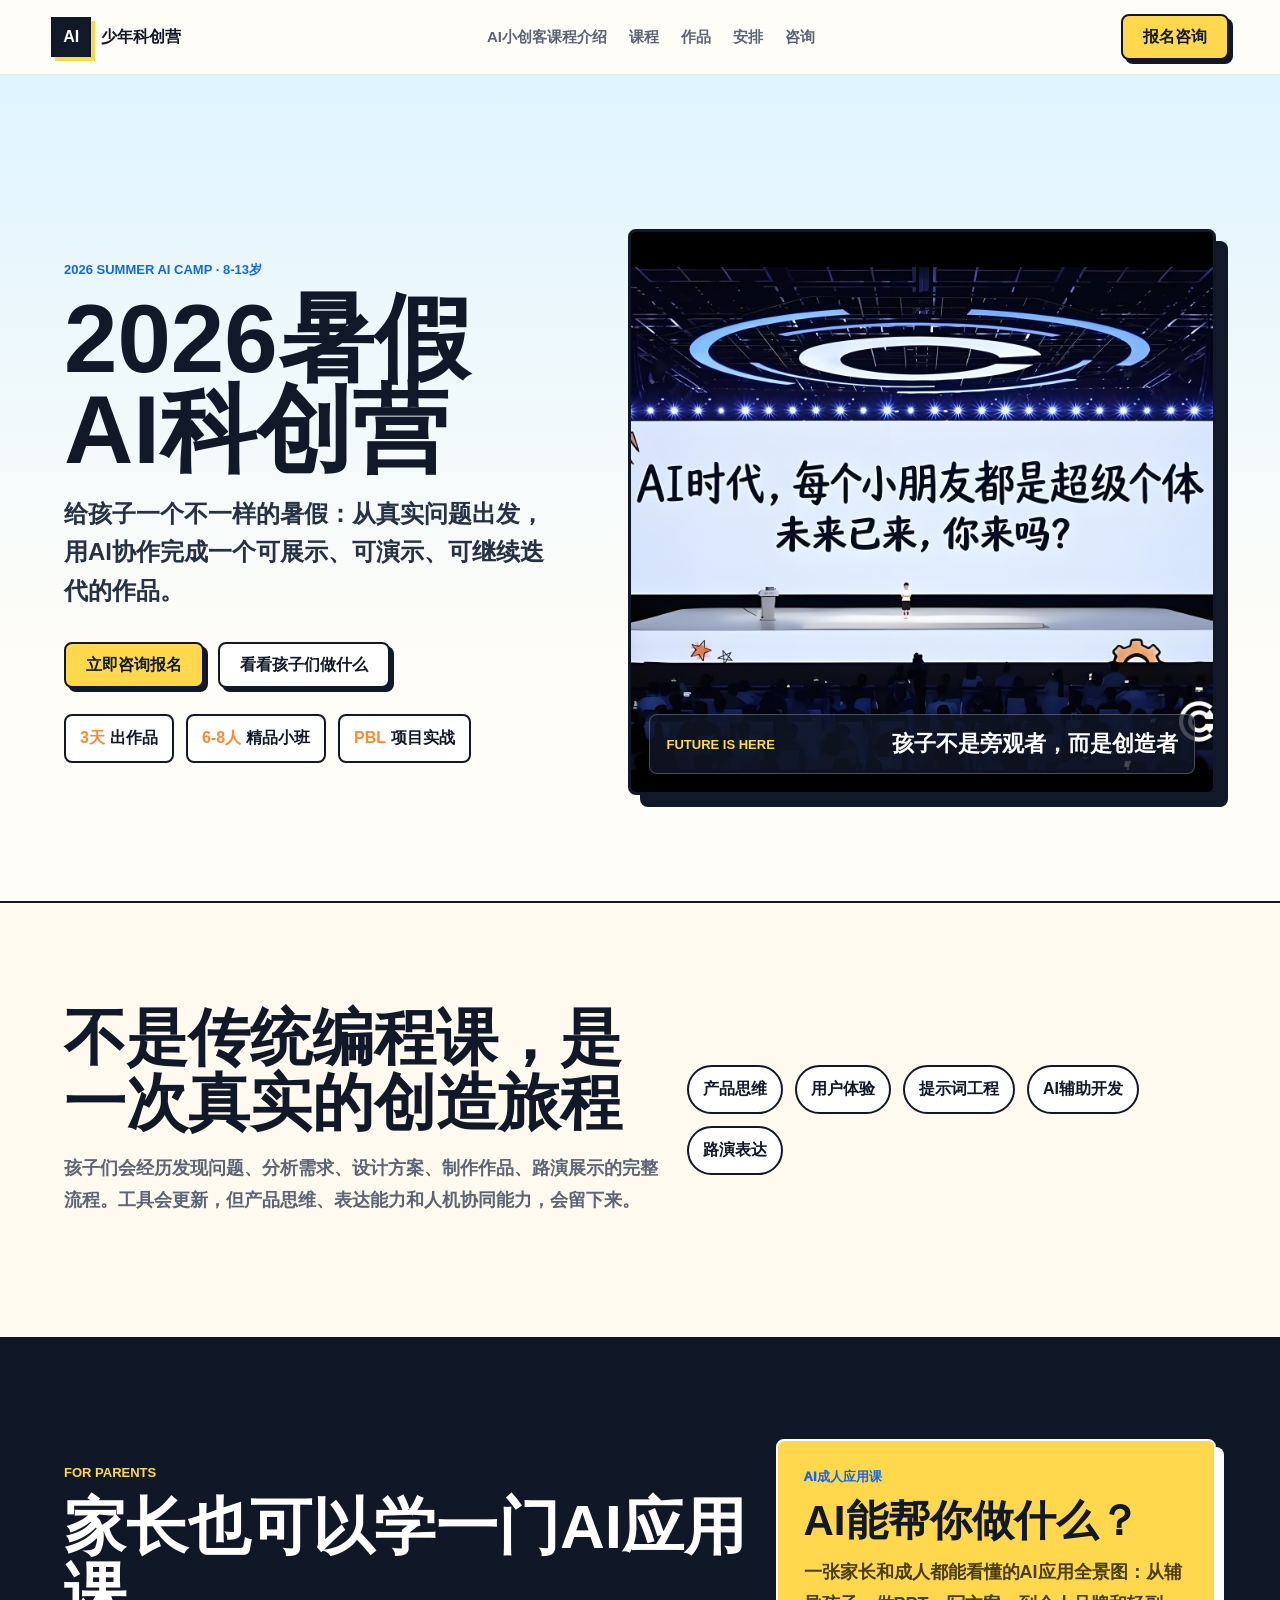
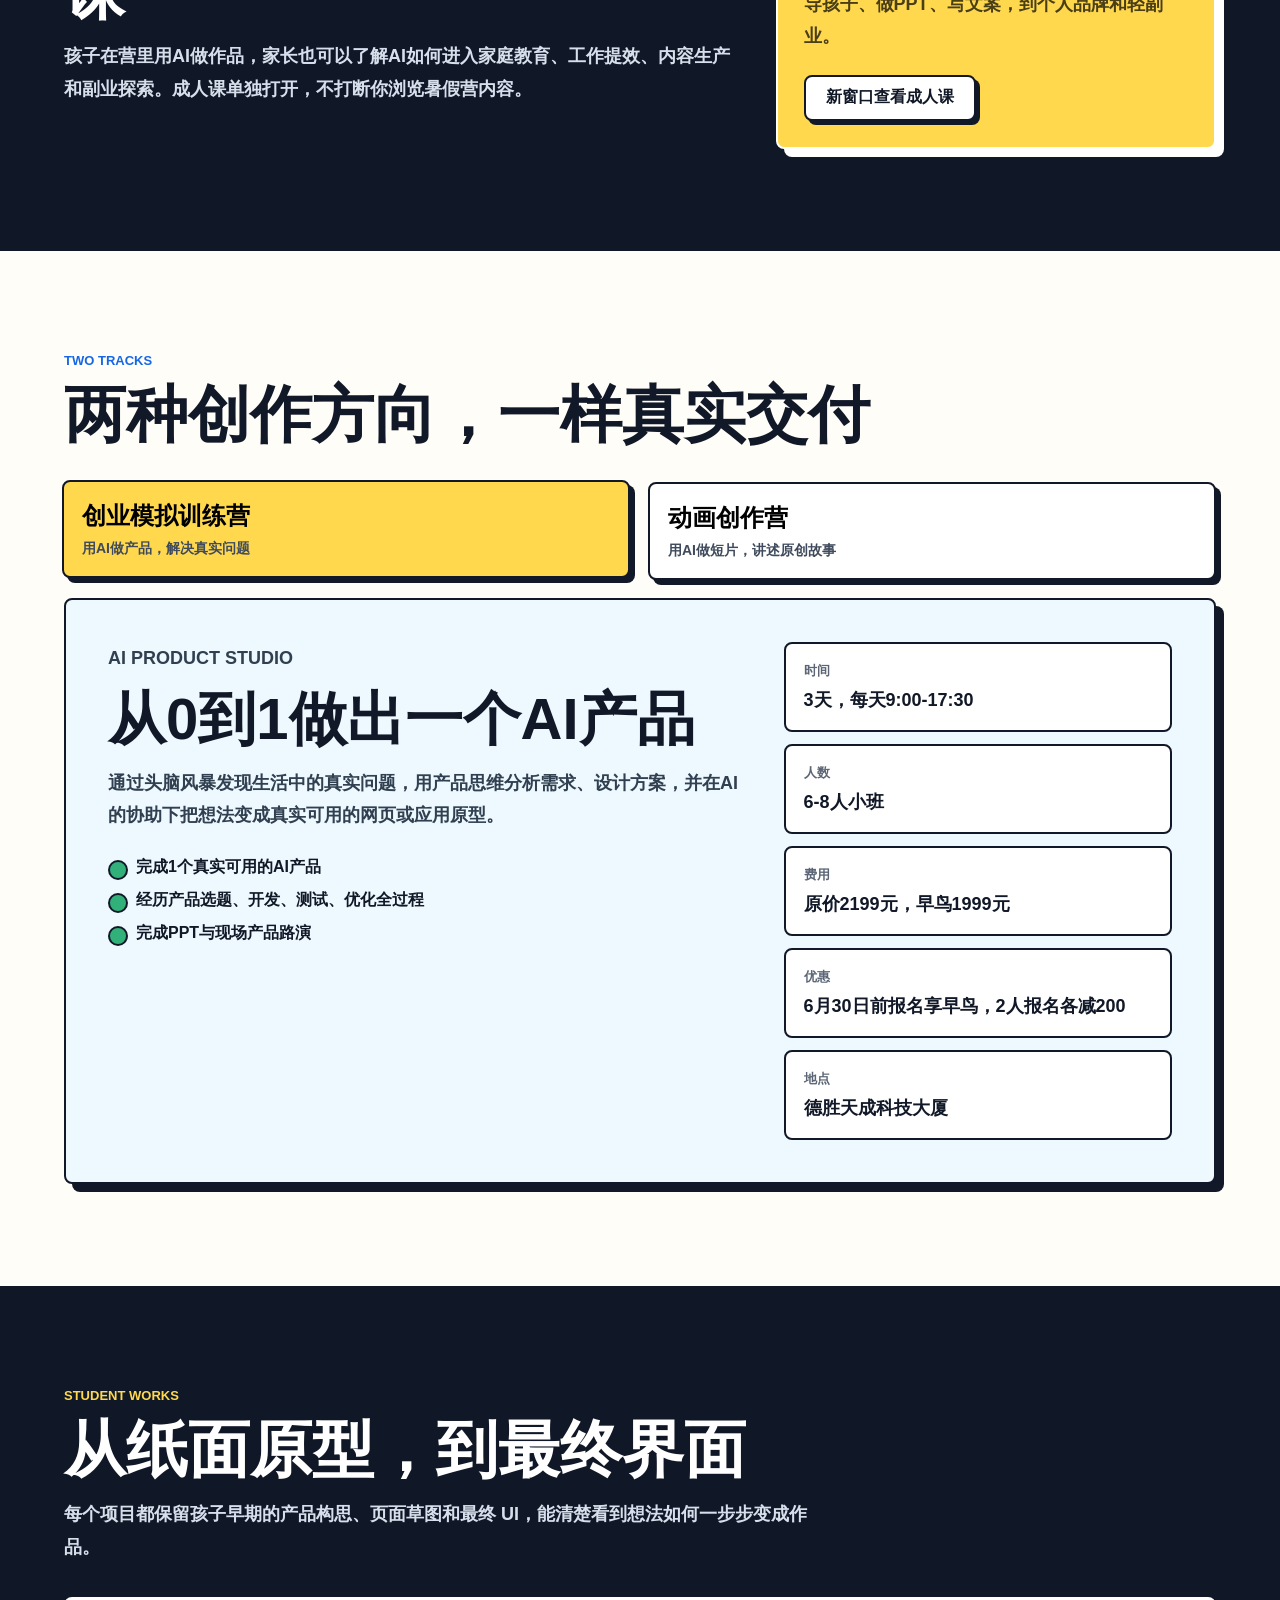
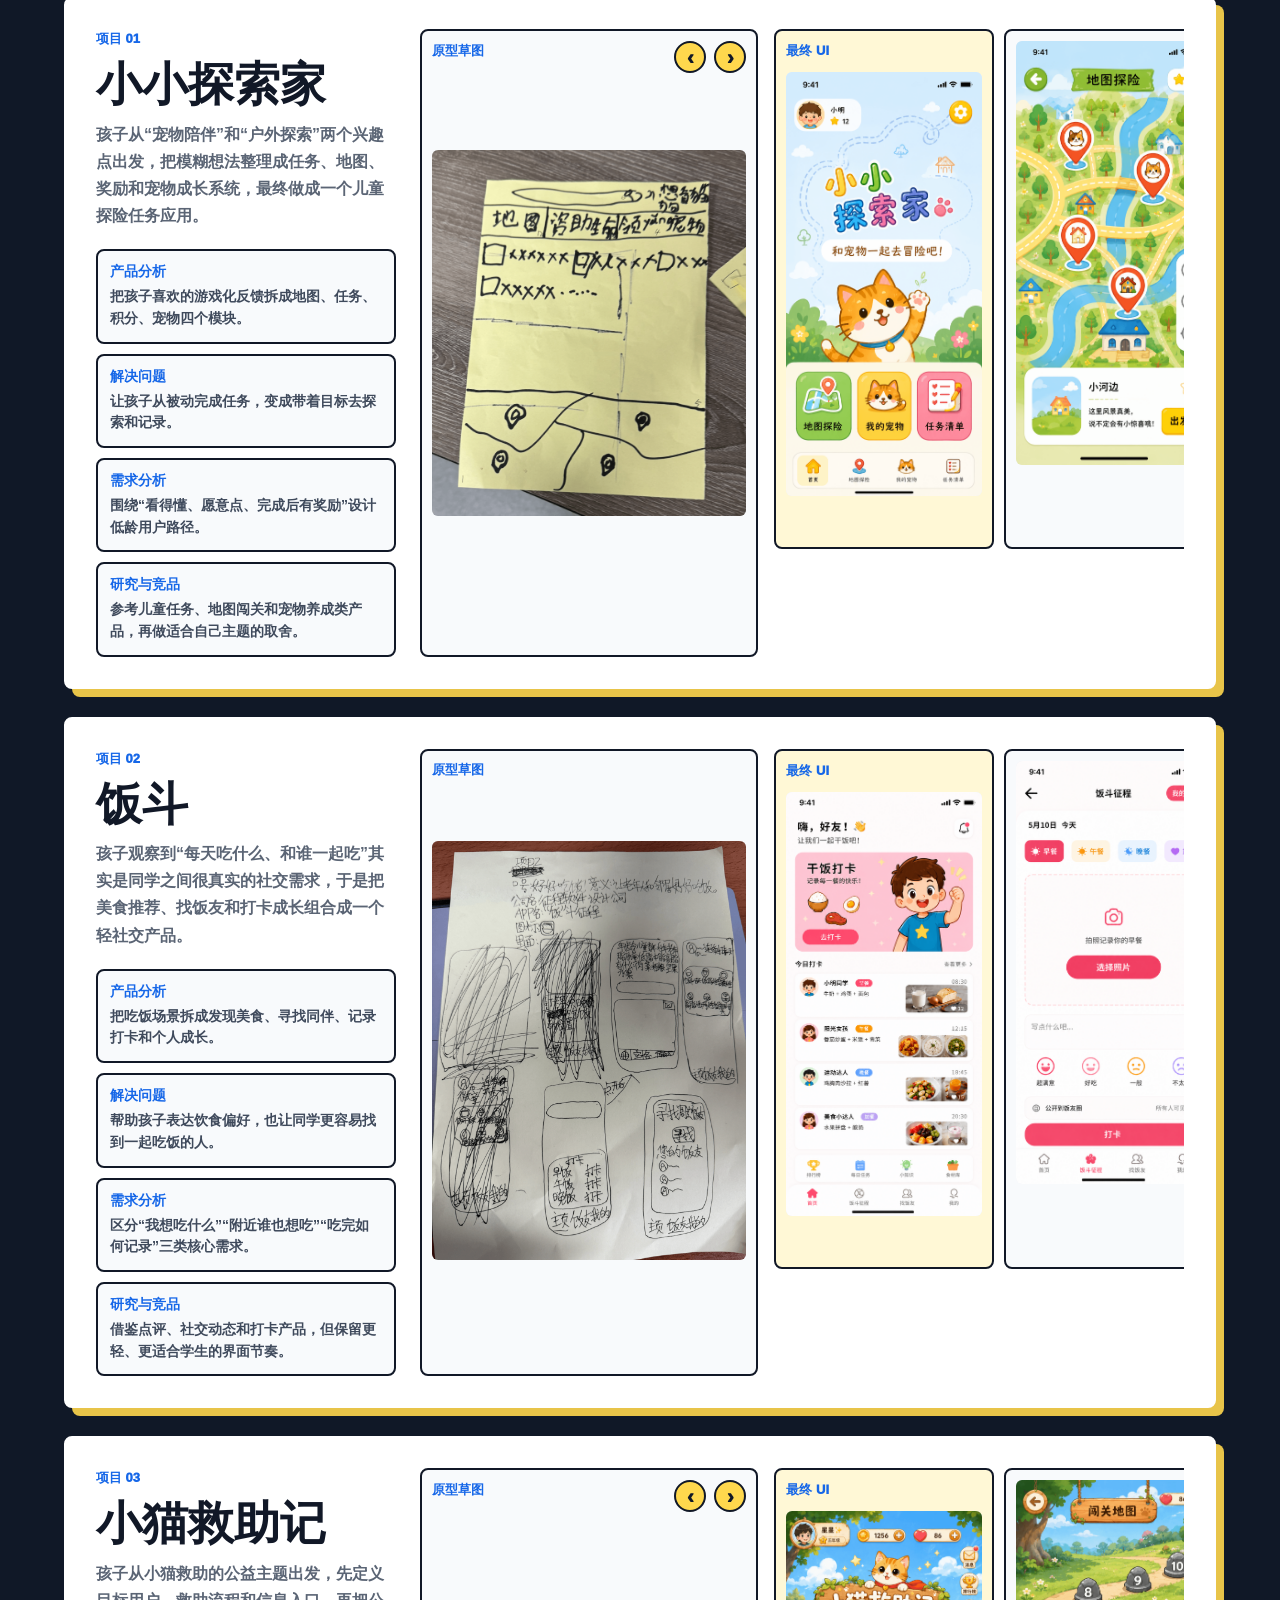
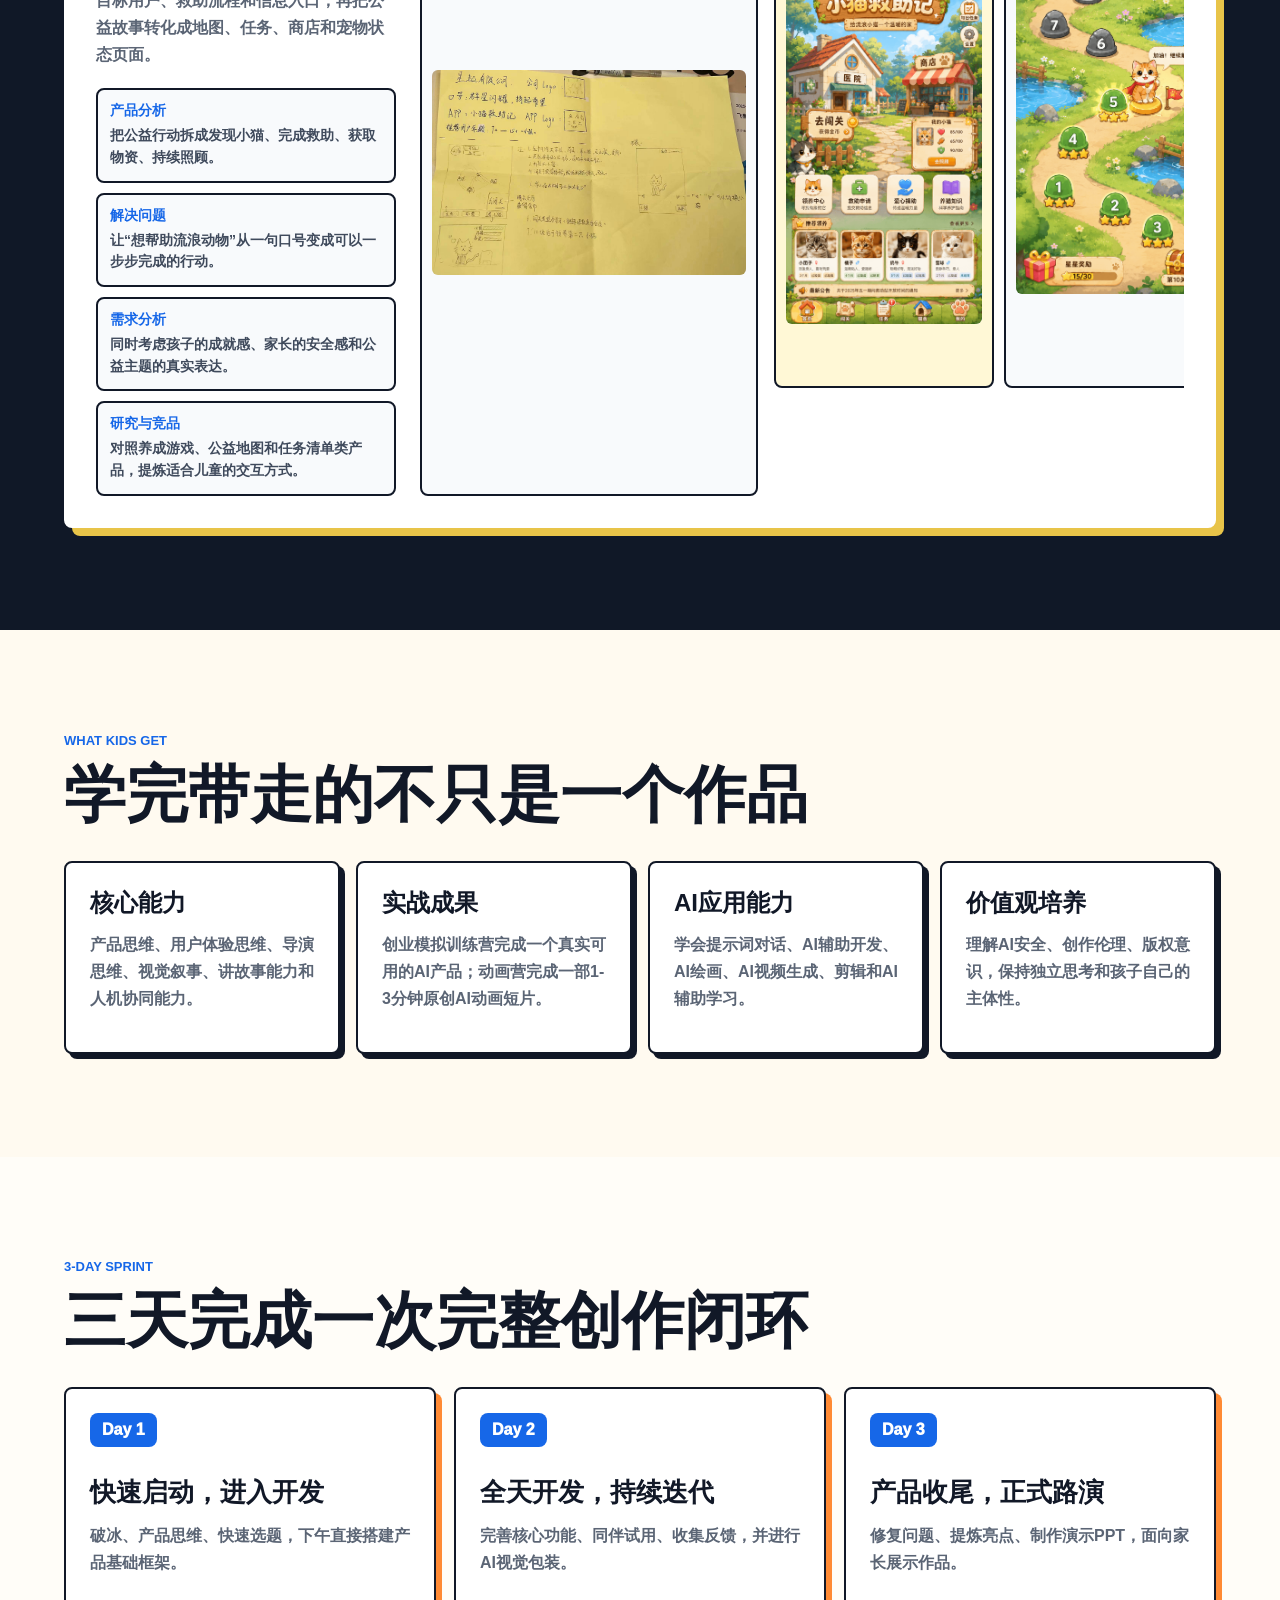
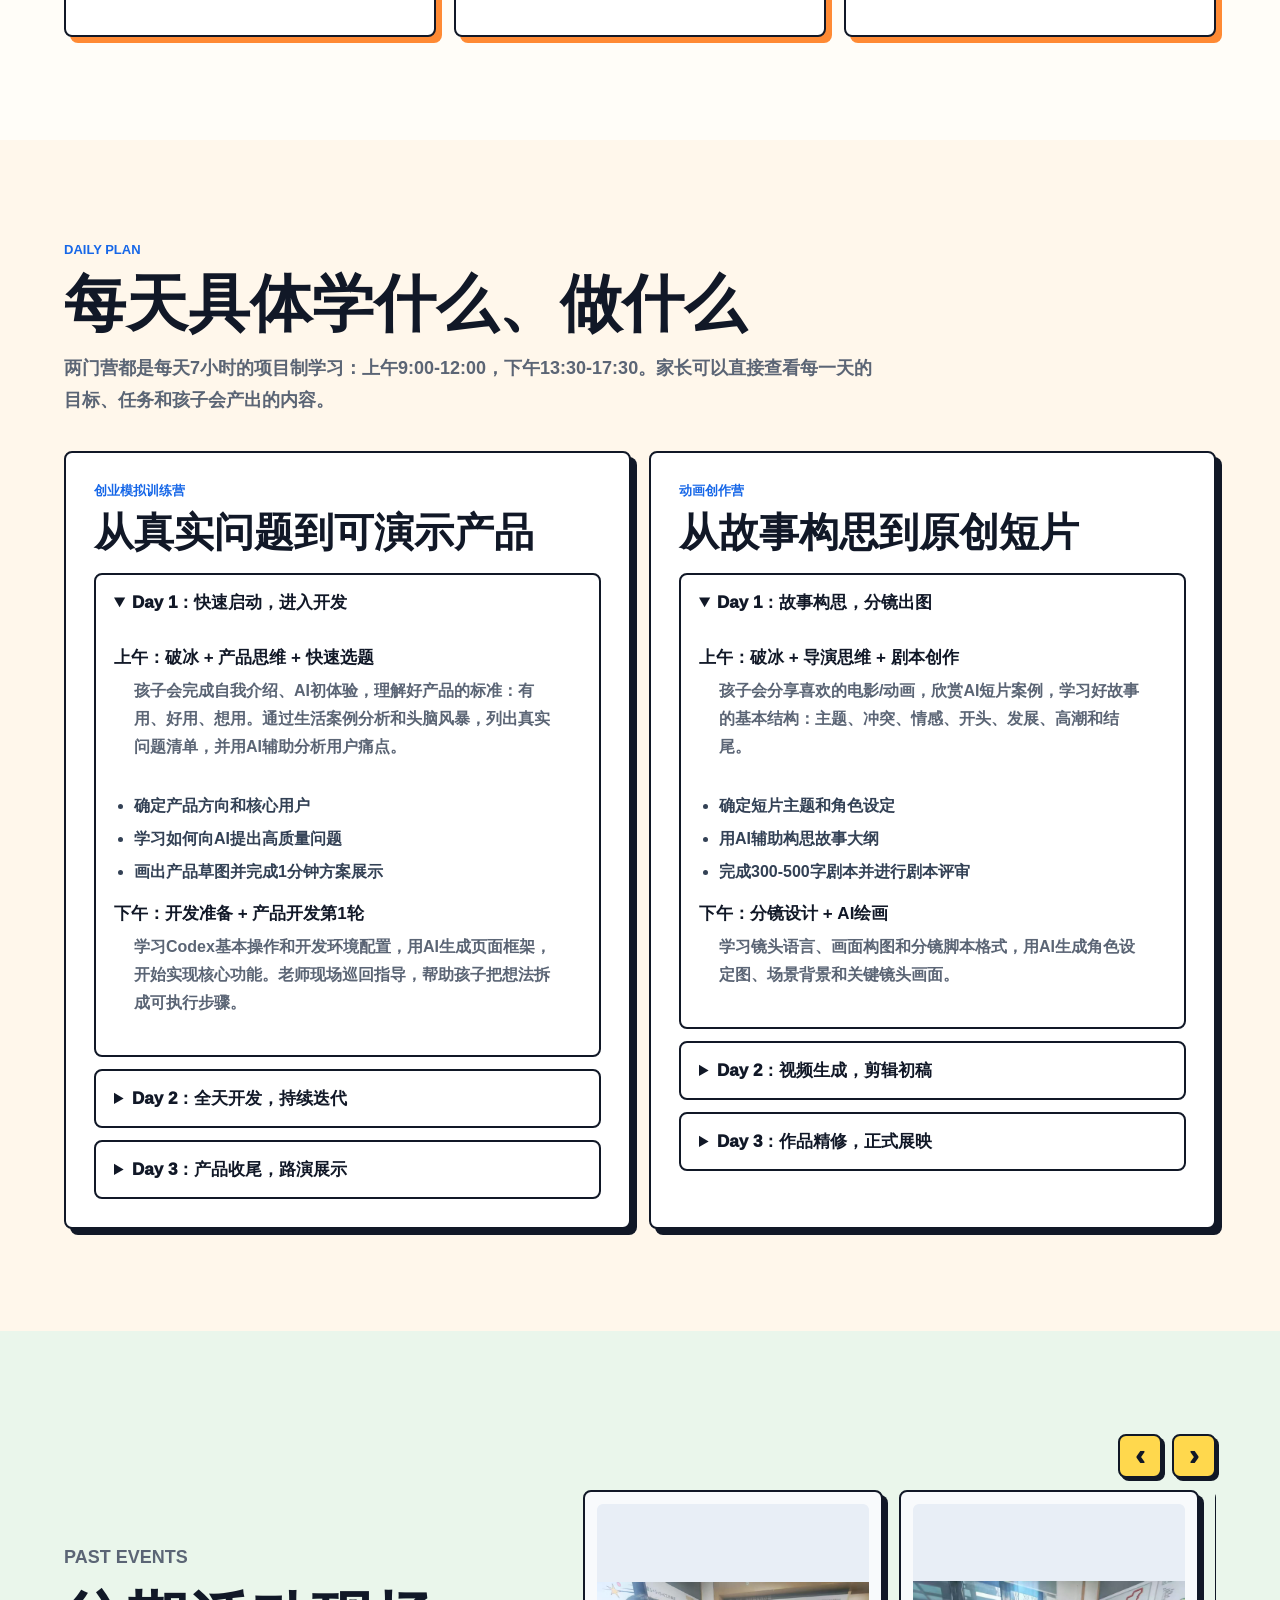
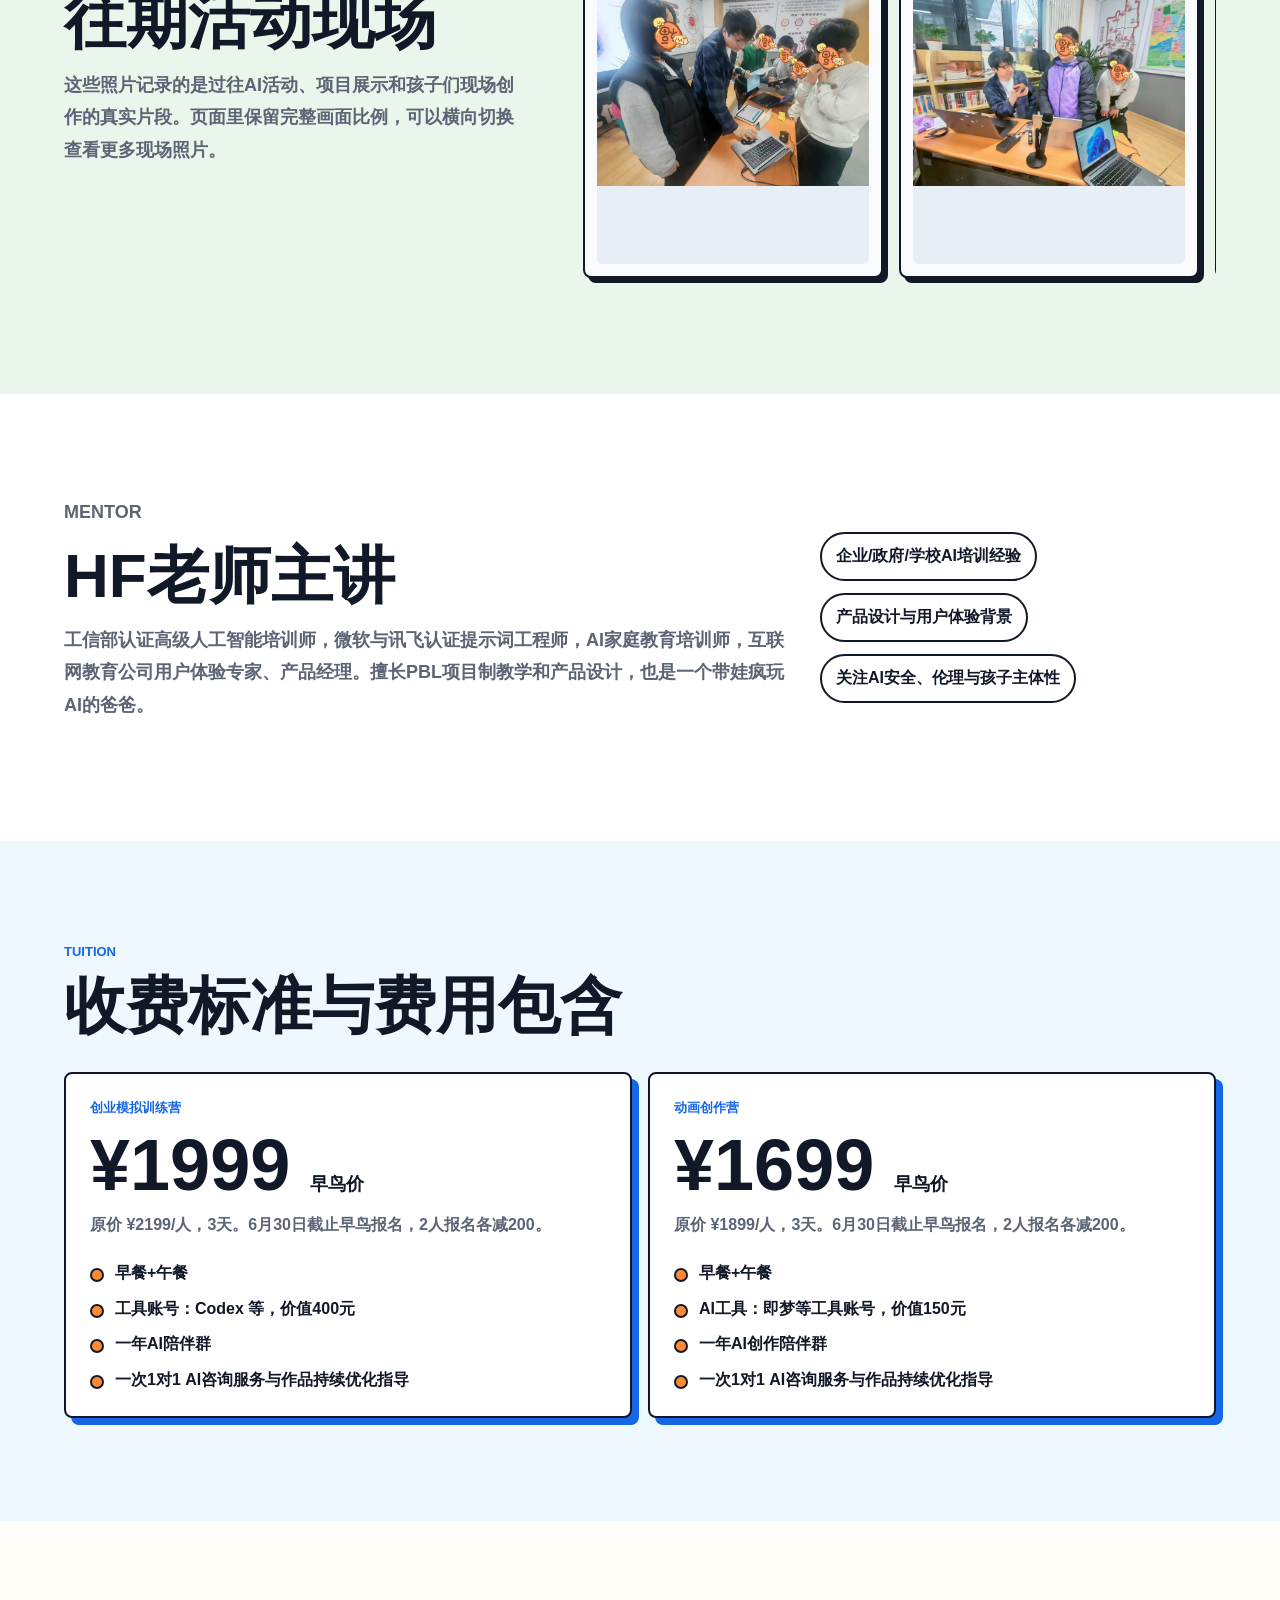
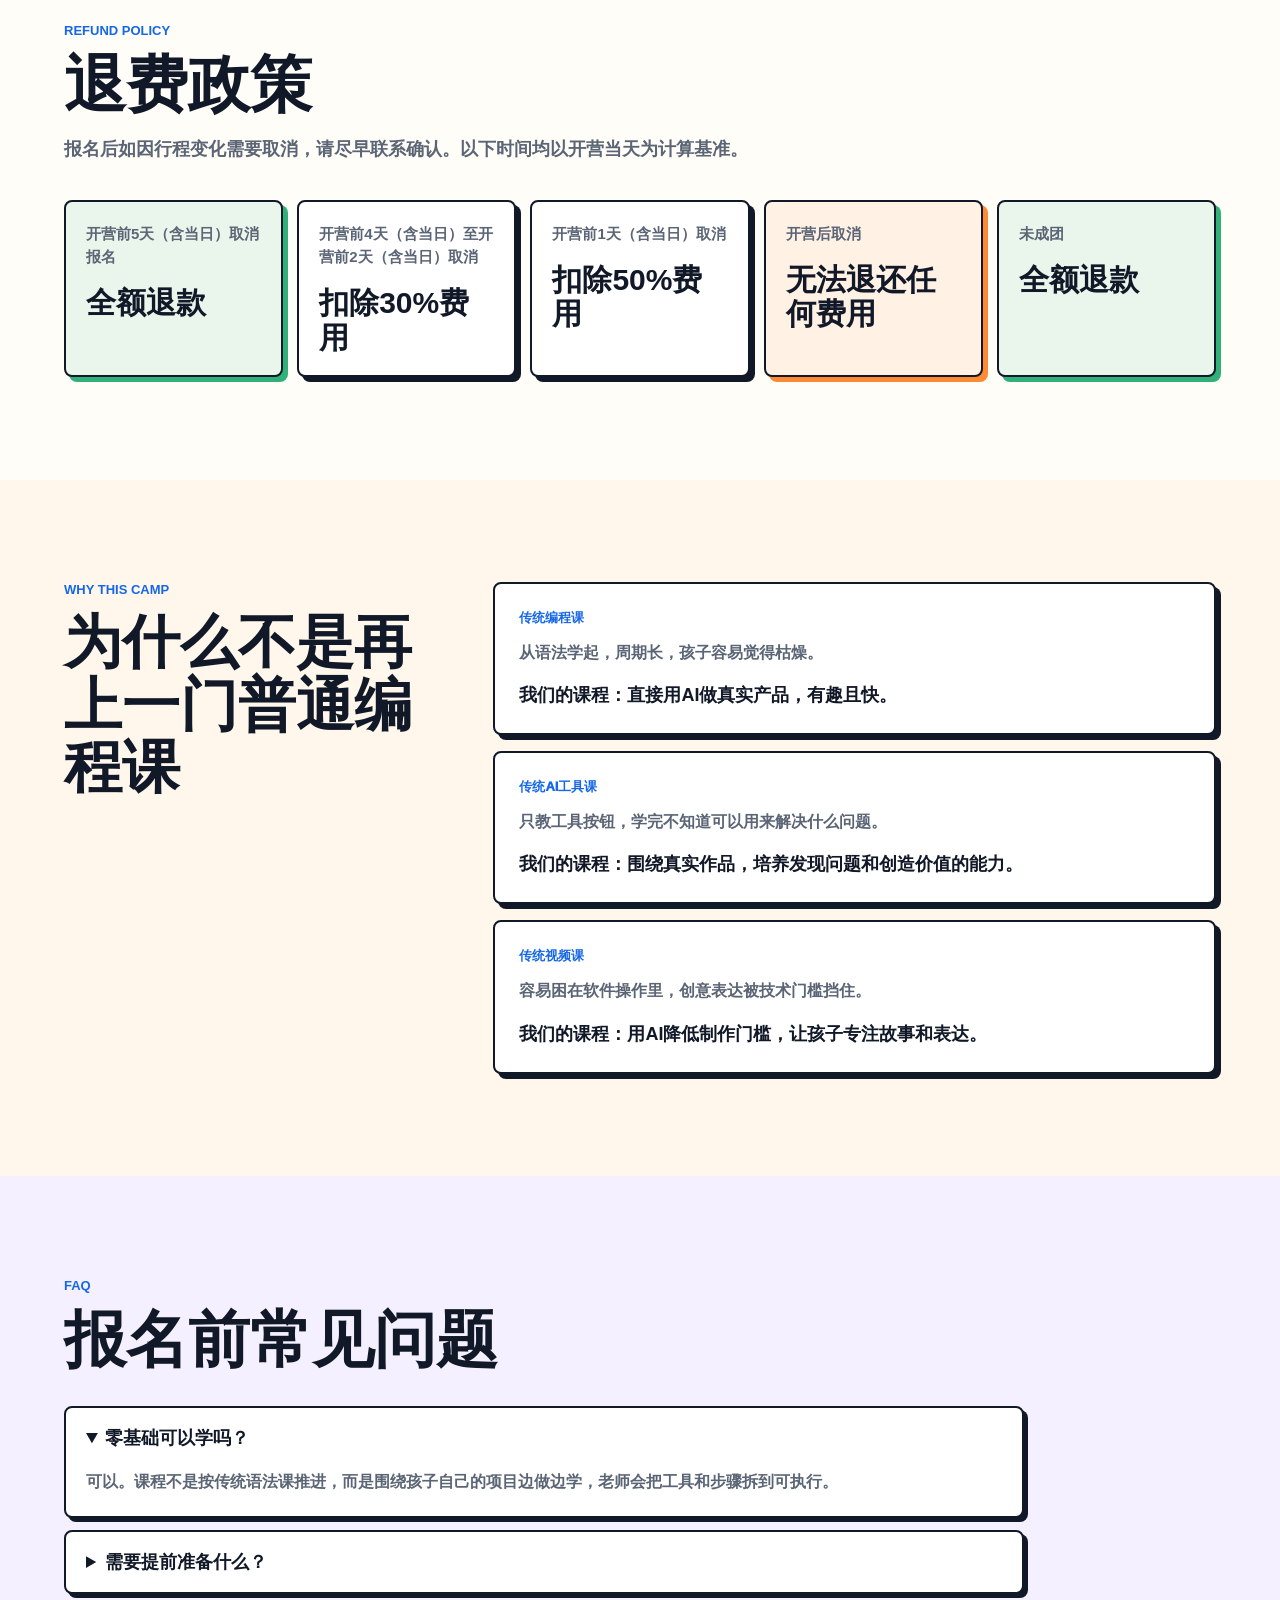
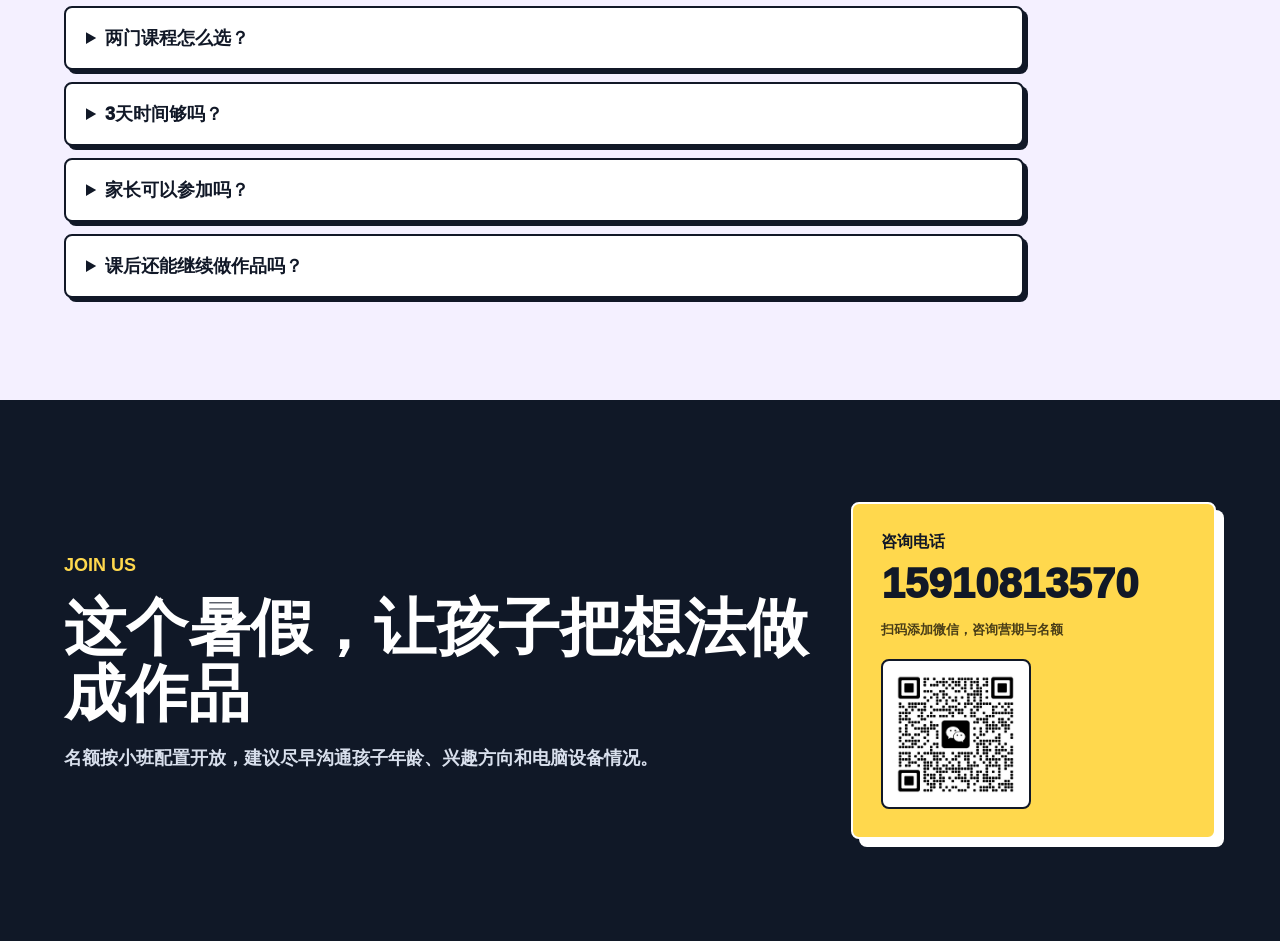
==== commit bc4f5977: "Add files via upload" ====
--- a/index.html
+++ b/index.html
@@ -14,6 +14,7 @@
         <span>少年科创营</span>
       </a>
       <nav class="top-nav" aria-label="页面导航">
+        <a href="ai-little-maker.html" target="_blank" rel="noopener">AI小创客课程介绍</a>
         <a href="#tracks">课程</a>
         <a href="#works">作品</a>
         <a href="#schedule">安排</a>
